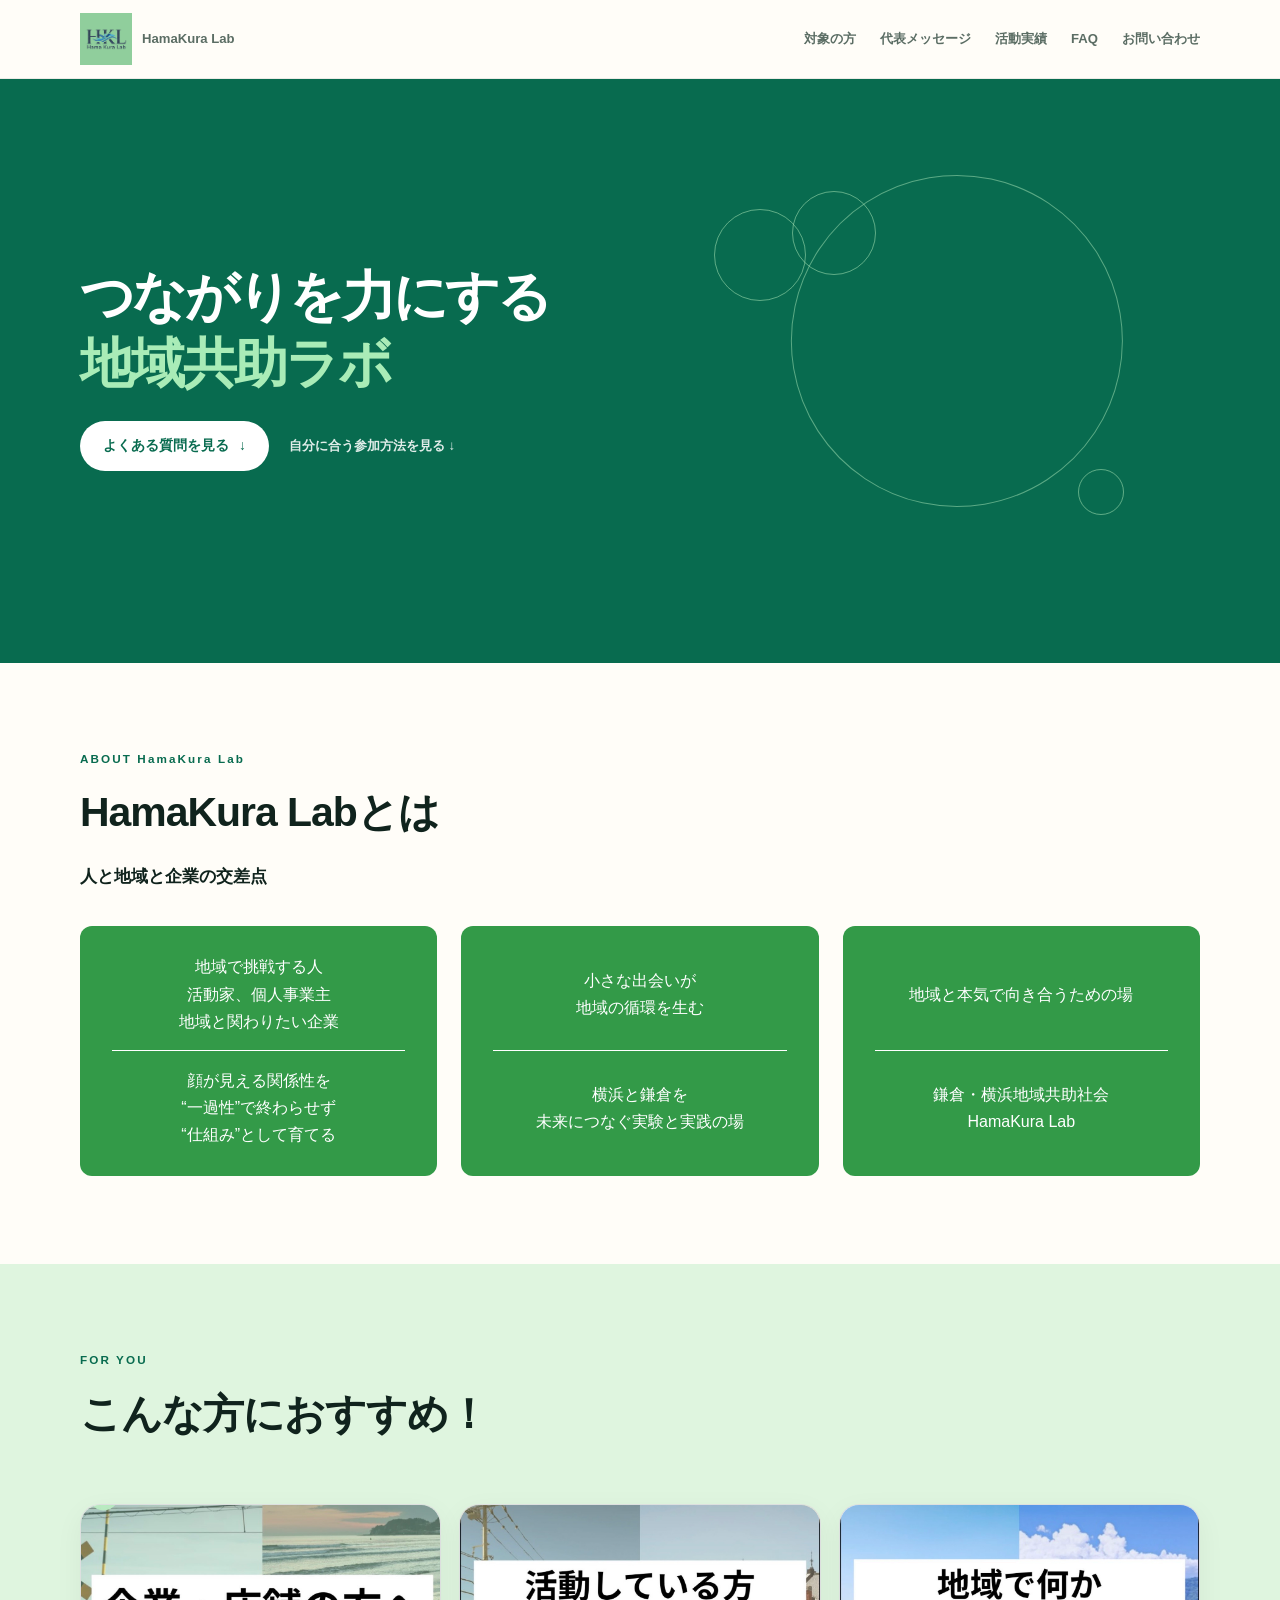
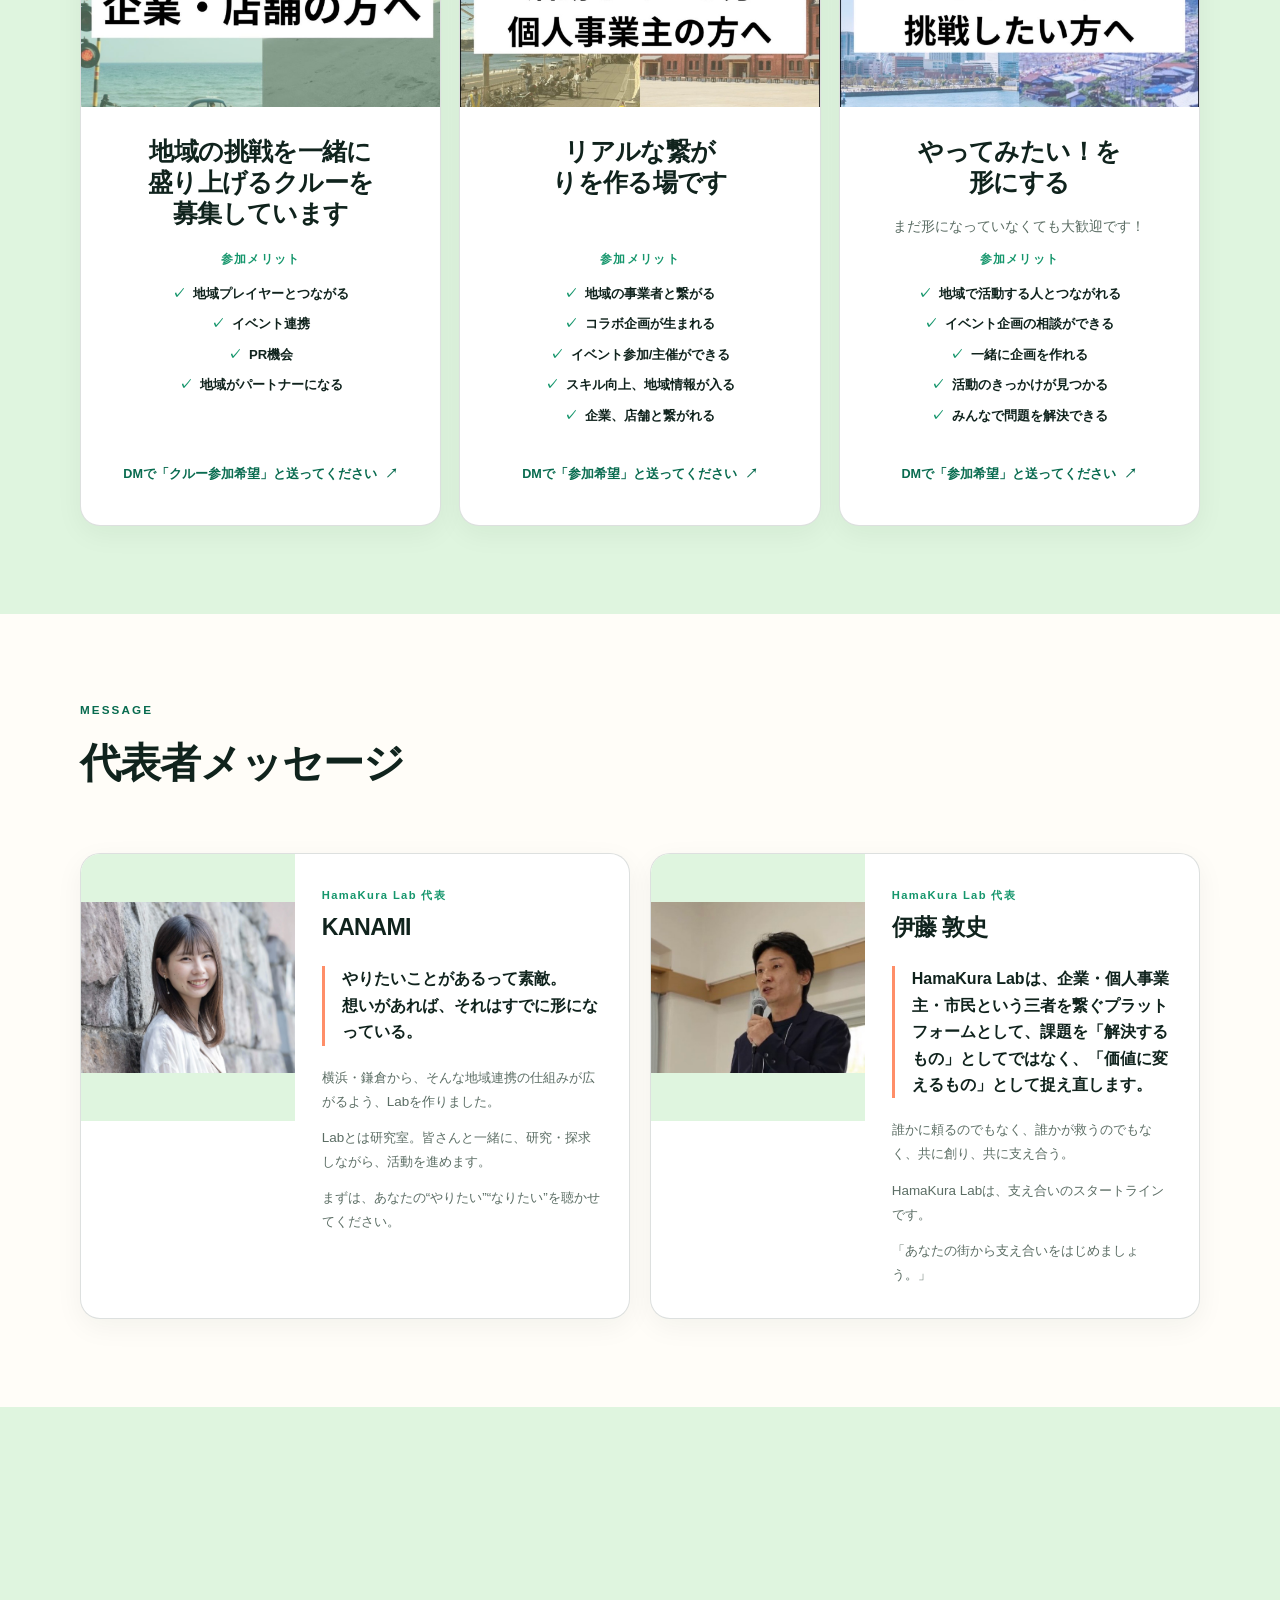
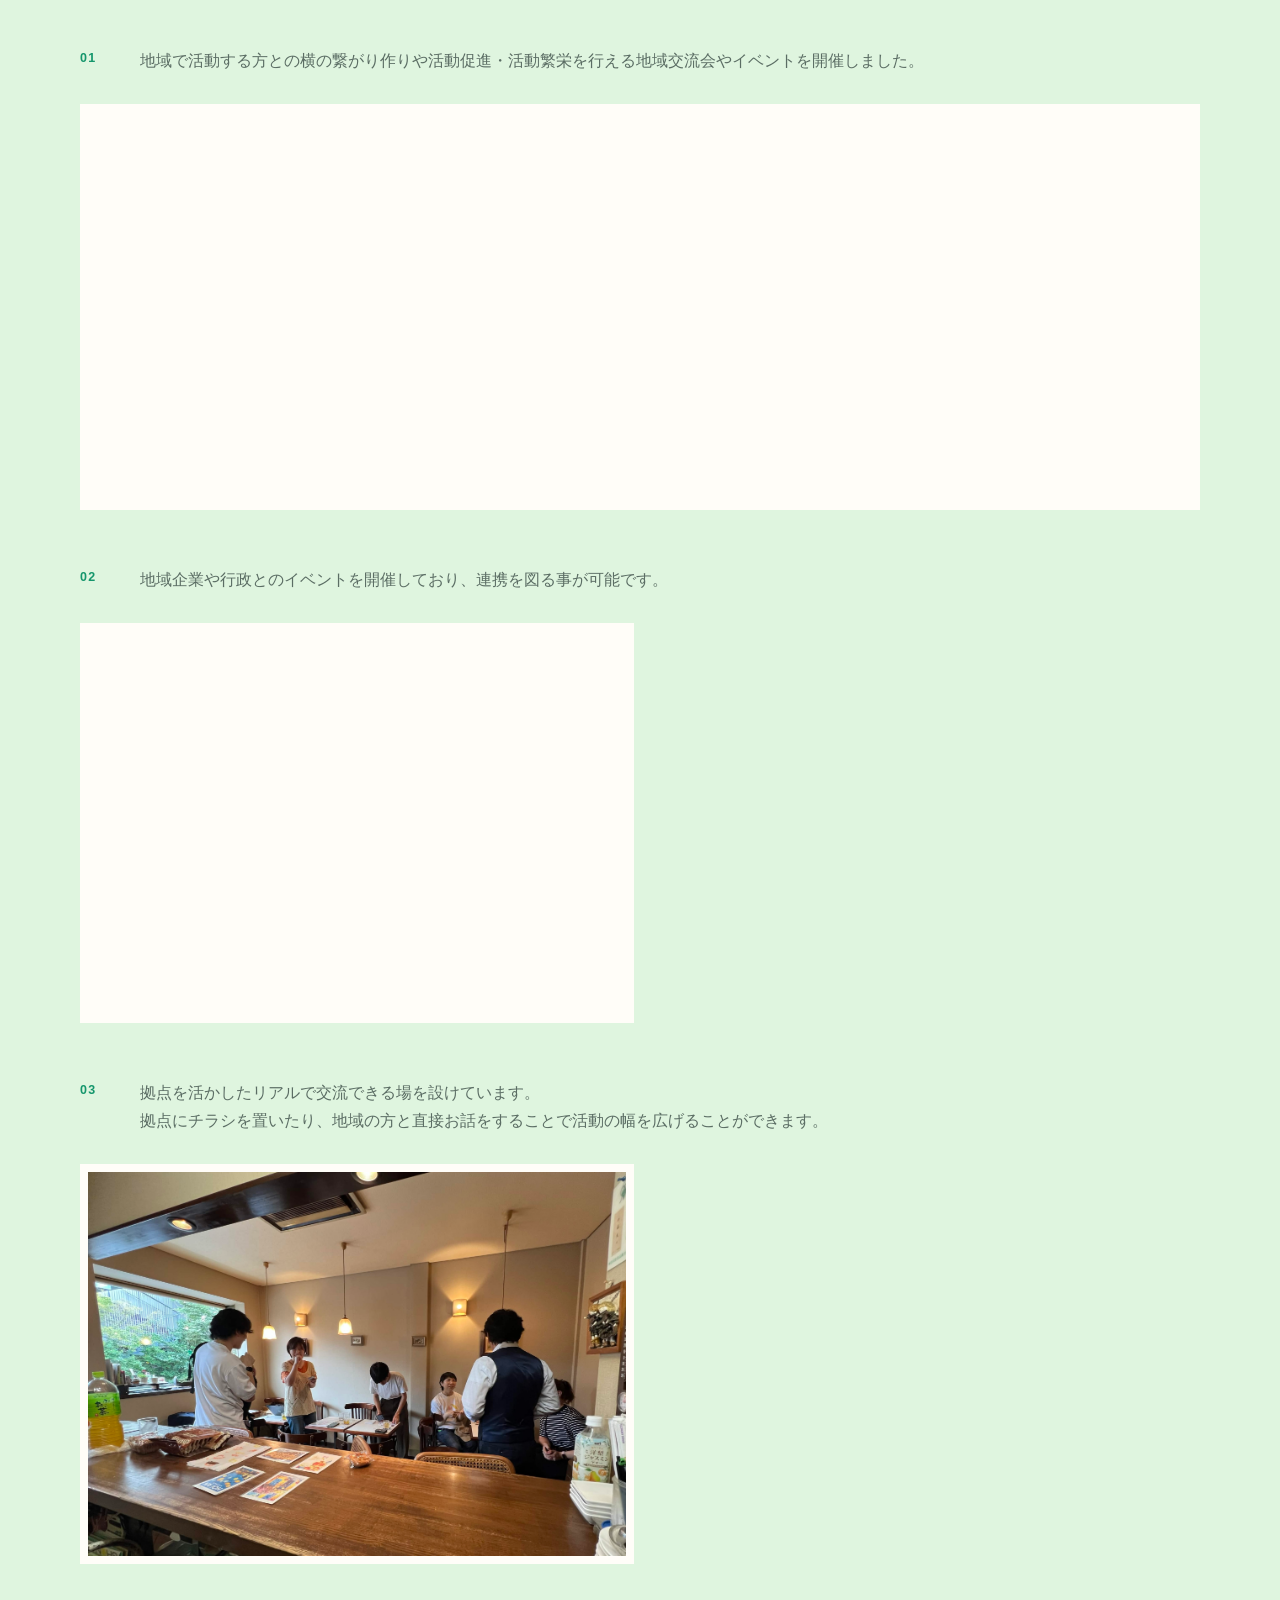
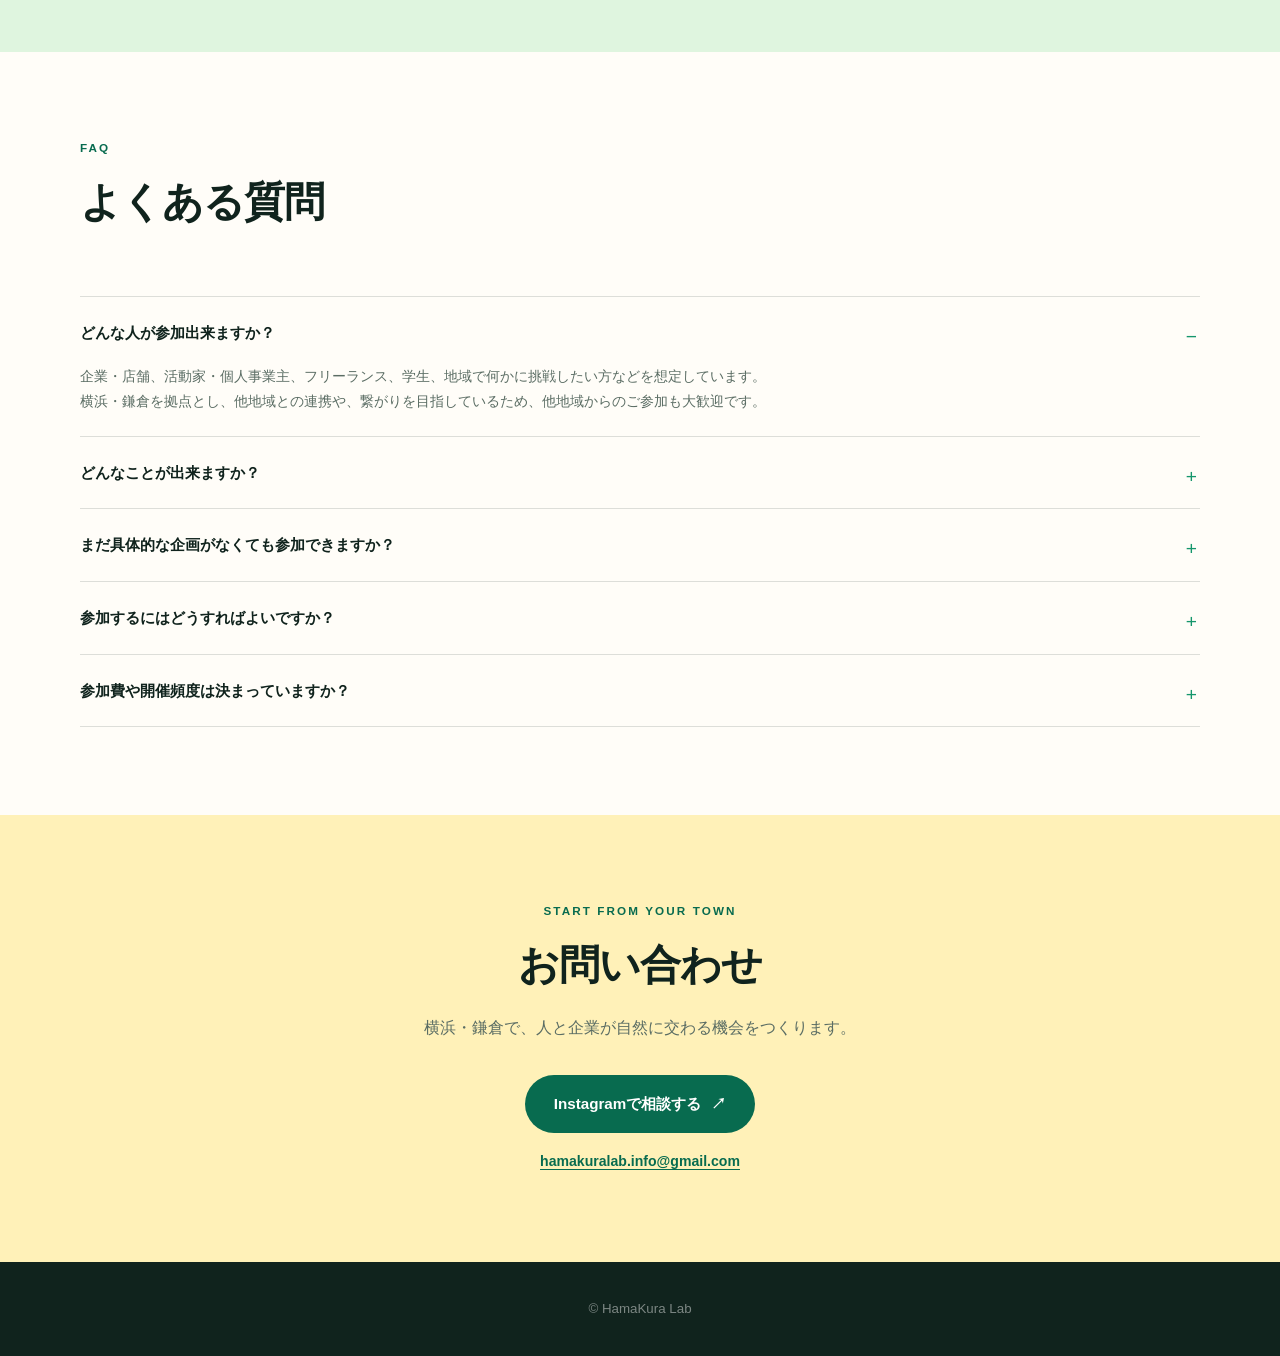
==== index.html @ ee4091c5 "Tighten FAQ answer paragraphs" ====
<!doctype html>
<html lang="ja">
<head>
  <meta charset="utf-8">
  <meta name="viewport" content="width=device-width, initial-scale=1">
  <meta name="description" content="HamaKura Labは、横浜・鎌倉でやってみたい！を形にする人達が集まる場所です。">
  <meta name="robots" content="noindex, nofollow, noarchive">
  <title>HamaKura Lab | 地域共助社会</title>
  <link rel="canonical" href="https://hamakura-lab.tk14.jp/">
  <link rel="stylesheet" href="assets/css/style.css?v=20260911-100">
</head>
<body id="top">
  <header class="site-header">
    <div class="container site-header__inner">
      <a class="brand" href="#top" aria-label="HamaKura Lab トップへ">
        <span class="brand__logo-frame"><img class="brand__logo" src="assets/hamakura-logo.png" width="2000" height="2000" alt=""></span>
        <span class="brand__name">HamaKura Lab</span>
      </a>
      <nav class="site-nav" aria-label="メインナビゲーション">
        <a href="#people">対象の方</a>
        <a href="#message">代表メッセージ</a>
        <a href="#activities">活動実績</a>
        <a href="#faq">FAQ</a>
        <a class="button button--header" href="https://www.instagram.com/hamakura__lab?stkn=MTJ4aDhweDk3aWhkbA==">Instagramで相談する</a>
        <a class="site-nav__contact" href="#contact">お問い合わせ</a>
      </nav>
    </div>
  </header>

  <main>
    <section class="hero section--green" aria-labelledby="hero-title">
      <div class="container hero__grid">
        <div class="hero__copy">
          <h1 id="hero-title">つながりを<br class="hero__mobile-break"><em>力にする</em><br><span>地域共助ラボ</span></h1>
          <div class="hero__actions">
            <a class="button button--light" href="#faq">よくある質問を見る <span aria-hidden="true">↓</span></a>
            <a class="text-link text-link--light" href="#people">自分に合う参加方法を見る <span aria-hidden="true">↓</span></a>
          </div>
        </div>
        <div class="hero__visual" aria-label="人・企業・地域が自然に交わるつながりのイメージ">
          <img class="hero__motif" src="assets/hero-connection.svg" alt="" aria-hidden="true">
          <div class="hero__line hero__line--one" aria-hidden="true"></div>
          <div class="hero__line hero__line--two" aria-hidden="true"></div>
        </div>
      </div>
    </section>

    <section class="intro section" aria-labelledby="intro-title">
      <div class="container">
        <div class="intro__heading">
          <p class="section-label">ABOUT HamaKura Lab</p>
          <h2 id="intro-title">HamaKura Labとは</h2>
        </div>
        <p class="intro__lead">人と地域と企業の交差点</p>
        <div class="intro__cards">
          <article class="intro-card">
            <p class="intro-card__top"><span>地域で挑戦する人<br>活動家、個人事業主<br>地域と関わりたい企業</span></p>
            <p class="intro-card__bottom"><span>顔が見える関係性を<br>“一過性”で終わらせず<br>“仕組み”として育てる</span></p>
          </article>
          <article class="intro-card">
            <p class="intro-card__top"><span>小さな出会いが<br>地域の循環を生む</span></p>
            <p class="intro-card__bottom"><span>横浜と鎌倉を<br>未来につなぐ実験と実践の場</span></p>
          </article>
          <article class="intro-card">
            <p class="intro-card__top"><span>地域と本気で向き合うための場</span></p>
            <p class="intro-card__bottom"><span>鎌倉・横浜地域共助社会<br>HamaKura Lab</span></p>
          </article>
        </div>
      </div>
    </section>

    <section class="people section section--mint" id="people" aria-labelledby="people-title">
      <div class="container">
        <div class="section-heading section-heading--split">
          <div>
            <p class="section-label">FOR YOU</p>
          <h2 id="people-title">こんな方におすすめ！</h2>
        </div>
        </div>

        <div class="people__cards">
          <article class="person-card person-card--business" id="business">
            <div class="person-card__visual"><img src="assets/business-crew-card.jpg?v=20260902-6" alt="企業・店舗の方への案内画像" loading="lazy"></div>
            <div class="person-card__content">
              <div class="person-card__message">
                <h3>地域の挑戦を一緒に<br class="person-card__keep-break">盛り上げるクルーを<br class="person-card__keep-break">募集しています</h3>
              </div>
              <div class="person-card__benefits">
                <p class="person-card__benefit-label">参加メリット</p>
                <ul class="person-card__list--benefits">
                  <li>地域プレイヤーとつながる</li>
                  <li>イベント連携</li>
                  <li>PR機会</li>
                  <li>地域がパートナーになる</li>
                </ul>
              </div>
              <a class="card-link" href="https://www.instagram.com/hamakura__lab?stkn=MTJ4aDhweDk3aWhkbA==">DMで「クルー参加希望」と送ってください <span aria-hidden="true">↗</span></a>
            </div>
          </article>

          <article class="person-card person-card--maker" id="maker">
            <div class="person-card__visual"><img src="assets/activity-maker-card.jpg?v=20260902-6" alt="活動家・個人事業主の方への案内画像" loading="lazy"></div>
            <div class="person-card__content">
              <div class="person-card__message">
                <h3>リアルな繋がりを<br>作る場です</h3>
              </div>
              <div class="person-card__benefits">
                <p class="person-card__benefit-label">参加メリット</p>
                <ul class="person-card__list--benefits">
                  <li>地域の事業者と繋がる</li>
                  <li>コラボ企画が生まれる</li>
                  <li>イベント参加/主催ができる</li>
                  <li>スキル向上、地域情報が入る</li>
                  <li>企業、店舗と繋がれる</li>
                </ul>
              </div>
              <a class="card-link" href="https://www.instagram.com/hamakura__lab?stkn=MTJ4aDhweDk3aWhkbA==">DMで「参加希望」と送ってください <span aria-hidden="true">↗</span></a>
            </div>
          </article>

          <article class="person-card person-card--community" id="community">
            <div class="person-card__visual"><img src="assets/community-challenge-card.jpg?v=20260902-6" alt="地域で挑戦したい方への案内画像" loading="lazy"></div>
            <div class="person-card__content">
              <div class="person-card__message">
                <h3>やってみたい！を<br class="community-wide-break">形にする</h3>
                <p>まだ形になっていなくても大歓迎です！</p>
              </div>
              <div class="person-card__benefits">
                <p class="person-card__benefit-label">参加メリット</p>
                <ul class="person-card__list--benefits">
                  <li>地域で活動する人とつながれる</li>
                  <li>イベント企画の相談ができる</li>
                  <li>一緒に企画を作れる</li>
                  <li>活動のきっかけが見つかる</li>
                  <li>みんなで問題を解決できる</li>
                </ul>
              </div>
              <a class="card-link" href="https://www.instagram.com/hamakura__lab?stkn=MTJ4aDhweDk3aWhkbA==">DMで「参加希望」と送ってください <span aria-hidden="true">↗</span></a>
            </div>
          </article>
        </div>
      </div>
    </section>

    <section class="message section" id="message" aria-labelledby="message-title">
      <div class="container">
        <div class="section-heading">
          <p class="section-label">MESSAGE</p>
          <h2 id="message-title">代表者メッセージ</h2>
        </div>
        <div class="message__cards">
          <article class="message-card">
            <div class="message-card__photo"><picture><source media="(max-width: 979px)" srcset="assets/representative-kanami-y.webp?v=20260911-101"><img src="assets/representative-kanami-t.webp?v=20260911-101" alt="代表メッセージの人物写真" loading="lazy"></picture></div>
            <div class="message-card__body">
              <p class="message-card__role">HamaKura Lab 代表</p>
              <h3>KANAMI</h3>
              <blockquote>やりたいことがあるって素敵。<br>想いがあれば、それはすでに形になっている。</blockquote>
              <div class="message-card__copy">
                <p>横浜・鎌倉から、そんな地域連携の仕組みが広がるよう、Labを作りました。</p>
                <p>Labとは研究室。皆さんと一緒に、研究・探求しながら、活動を進めます。</p>
                <p>まずは、あなたの“やりたい”“なりたい”を聴かせてください。</p>
              </div>
            </div>
          </article>
          <article class="message-card">
            <div class="message-card__photo"><picture><source media="(max-width: 979px)" srcset="assets/representative-ito-y.jpg?v=20260902-6"><img src="assets/representative-ito-t.jpg?v=20260902-6" alt="代表メッセージの人物写真" loading="lazy"></picture></div>
            <div class="message-card__body">
              <p class="message-card__role">HamaKura Lab 代表</p>
              <h3>伊藤 敦史</h3>
              <blockquote>HamaKura Labは、企業・個人事業主・市民という三者を繋ぐプラットフォームとして、課題を「解決するもの」としてではなく、「価値に変えるもの」として捉え直します。</blockquote>
              <div class="message-card__copy">
                <p>誰かに頼るのでもなく、誰かが救うのでもなく、共に創り、共に支え合う。</p>
                <p>HamaKura Labは、支え合いのスタートラインです。</p>
                <p>「あなたの街から支え合いをはじめましょう。」</p>
              </div>
            </div>
          </article>
        </div>
      </div>
    </section>

    <section class="activities section section--mint" id="activities" aria-labelledby="activities-title">
      <div class="container">
        <div class="section-heading">
          <p class="section-label">ACTIVITIES</p>
          <h2 id="activities-title">活動実績</h2>
        </div>
        <ol class="activities__list">
          <li class="activity">
            <div class="activity__copy">
              <span class="activity__number">01</span>
              <p>地域で活動する方との横の繋がり作りや活動促進・活動繁栄を行える地域交流会やイベントを開催しました。</p>
            </div>
            <figure class="activity__photos activity__photos--pair">
              <img src="assets/faq/chiiki-event.jpg" width="1984" height="1417" alt="地域交流会・イベントに参加した人々" loading="lazy" decoding="async">
              <img src="assets/faq/kouryuu.jpg" width="1405" height="1003" alt="地域交流会で参加者が交流する様子" loading="lazy" decoding="async">
            </figure>
          </li>
          <li class="activity">
            <div class="activity__copy">
              <span class="activity__number">02</span>
              <p>地域企業や行政とのイベントを開催しており、連携を図る事が可能です。</p>
            </div>
            <figure class="activity__photos activity__photos--company">
              <img src="assets/faq/chiiki-kigyo.jpg" width="608" height="434" alt="連携イベントで意見交換する参加者" loading="lazy" decoding="async">
            </figure>
          </li>
          <li class="activity">
            <div class="activity__copy">
              <span class="activity__number">03</span>
              <p>拠点を活かしたリアルで交流できる場を設けています。<br>拠点にチラシを置いたり、地域の方と直接お話をすることで活動の幅を広げることができます。</p>
            </div>
            <figure class="activity__photos">
              <img src="assets/faq/kyoten.jpg" width="2556" height="1826" alt="拠点を活用してリアルで交流する参加者" loading="lazy" decoding="async">
            </figure>
          </li>
        </ol>
      </div>
    </section>

    <section class="faq section" id="faq" aria-labelledby="faq-title">
      <div class="container faq__grid">
        <div class="section-heading">
          <p class="section-label">FAQ</p>
          <h2 id="faq-title">よくある質問</h2>
        </div>
        <div class="faq__list">
          <details open>
            <summary>どんな人が参加出来ますか？</summary>
            <p>企業・店舗、活動家・個人事業主、フリーランス、学生、地域で何かに挑戦したい方などを想定しています。<br>横浜・鎌倉を拠点とし、他地域との連携や、繋がりを目指しているため、他地域からのご参加も大歓迎です。</p>
          </details>
          <details>
            <summary>どんなことが出来ますか？</summary>
            <p>交流会やイベント、拠点を活かした実践の場で、ご自身の活動を次のステップへ進めることができます。異業種とのコラボレーションや、新たな顧客・パートナーとの出会いを通じて、ビジネスや活動の幅を飛躍的に広げ、成長させることが可能です。</p>
          </details>
          <details>
            <summary>まだ具体的な企画がなくても参加できますか？</summary>
            <p>まだ形になっていなくても大歓迎です。まずは、やってみたいことをInstagramのDMまたはメールにて相談してください。</p>
          </details>
          <details>
            <summary>参加するにはどうすればよいですか？</summary>
            <p>InstagramのDMまたはメールにて、企業・店舗の方は「クルー参加希望」、その他の方は「参加希望」と送ってください。詳細をご案内します。</p>
          </details>
          <details>
            <summary>参加費や開催頻度は決まっていますか？</summary>
            <p>参加費はかかりません。現在は新規立ち上げに伴うメンバー募集と実績構築の期間中であるため、無料でご案内しております。（※将来的にコンテンツの一部を有料化する可能性がございます）。最新のイベント開催情報は、InstagramのDMまたはメールにてお問い合わせください。</p>
          </details>
        </div>
      </div>
    </section>

    <section class="final-cta section section--butter" id="contact" aria-labelledby="cta-title">
      <div class="container final-cta__inner">
        <p class="section-label">START FROM YOUR TOWN</p>
        <h2 id="cta-title">お問い合わせ</h2>
        <p class="contact-copy">横浜・鎌倉で、<br class="contact-copy-break" aria-hidden="true">人と企業が自然に交わる機会をつくります。</p>
        <a class="button button--green button--large" href="https://www.instagram.com/hamakura__lab?stkn=MTJ4aDhweDk3aWhkbA==">Instagramで相談する <span aria-hidden="true">↗</span></a>
        <a class="final-cta__email" href="mailto:hamakuralab.info@gmail.com" aria-label="メールで相談する: hamakuralab.info@gmail.com">hamakuralab.info@gmail.com</a>
      </div>
    </section>
  </main>

  <footer class="site-footer">
    <div class="container site-footer__bottom"><small>© HamaKura Lab</small></div>
  </footer>

  <script>
    (() => {
      const reduceMotion = window.matchMedia('(prefers-reduced-motion: reduce)').matches;
      const targets = [...document.querySelectorAll('.section-heading, .person-card, .message-card, .activities__list, .faq__list, .final-cta__inner')];
      if (reduceMotion || !('IntersectionObserver' in window)) return;

      targets.forEach((element, index) => {
        element.classList.add('reveal');
        element.style.setProperty('--reveal-delay', `${Math.min(index % 3, 2) * 70}ms`);
      });

      const observer = new IntersectionObserver((entries, currentObserver) => {
        entries.forEach((entry) => {
          if (!entry.isIntersecting) return;
          entry.target.classList.add('is-visible');
          currentObserver.unobserve(entry.target);
        });
      }, { threshold: 0.12, rootMargin: '0px 0px -6% 0px' });

      targets.forEach((element) => observer.observe(element));
    })();
  </script>
</body>
</html>
---- assets/css/style.css ----
:root {
  --ink: #10231d;
  --muted: #5b6d64;
  --deep-green: #086b4f;
  --green: #15966c;
  --mint: #dff5df;
  --warm-white: #fffdf8;
  --butter: #fff1b8;
  --sky: #dce9ff;
  --coral: #ff8e68;
  --lilac: #d6b6ea;
  --line: rgba(16, 35, 29, .14);
  --shadow: 0 20px 60px rgba(16, 35, 29, .12);
  --radius-lg: 32px;
  --radius-md: 20px;
}

* { box-sizing: border-box; }
html { scroll-behavior: smooth; }
body {
  margin: 0;
  color: var(--ink);
  background: var(--warm-white);
  font-family: "Hiragino Sans", "Yu Gothic", "YuGothic", -apple-system, BlinkMacSystemFont, "Segoe UI", sans-serif;
  line-height: 1.8;
  -webkit-font-smoothing: antialiased;
}
img { display: block; max-width: 100%; }
a { color: inherit; text-decoration: none; }
section[id] { scroll-margin-top: 104px; }
p, h1, h2, h3, ul, blockquote { margin-top: 0; }
h1, h2, h3 { line-height: 1.25; letter-spacing: -.025em; text-wrap: balance; }
h1, h2 { font-weight: 700; }
h3 { font-weight: 750; }

.container { width: min(1120px, calc(100% - 48px)); margin: 0 auto; }
.section { padding: 88px 0; }
.section--green { color: #fff; background: var(--deep-green); }
.section--mint { background: var(--mint); }
.section--blue { background: var(--sky); }
.section--butter { background: var(--butter); }
.section-label, .eyebrow {
  margin-bottom: 20px;
  color: var(--deep-green);
  font-size: .73rem;
  font-weight: 800;
  letter-spacing: .18em;
  line-height: 1.4;
}
.section-label--light { color: #b5edbe; }
.section-heading { max-width: 680px; }
.cta-copy-break { display: none; }
.section-heading h2 { margin-bottom: 24px; font-size: clamp(1.95rem, 3.2vw, 2.8rem); }
.section-heading .section-lead { margin: -4px 0 16px; color: var(--ink); font-size: 1.08rem; font-weight: 700; line-height: 1.6; }
.section-heading > p:last-child { max-width: 680px; margin-bottom: 0; color: var(--muted); }
.section--green .section-heading > p:last-child { color: rgba(255,255,255,.76); }

.site-header {
  position: sticky;
  z-index: 10;
  top: 0;
  background: rgba(255,253,248,.92);
  border-bottom: 1px solid rgba(16,35,29,.08);
  backdrop-filter: blur(16px);
}
.site-header__inner, .site-footer__inner { display: flex; align-items: center; justify-content: space-between; gap: 24px; }
.site-header__inner { min-height: 78px; }
.brand { display: inline-flex; align-items: center; gap: 10px; }
.brand__name { color: var(--muted); font-size: .82rem; font-weight: 700; line-height: 1.2; white-space: nowrap; }
.brand__logo-frame {
  display: block;
  width: 52px;
  height: 52px;
}
.brand__logo {
  width: 100%;
  height: 100%;
  object-fit: contain;
  object-position: center;
}
.site-nav { display: flex; align-items: center; gap: 24px; font-size: .82rem; font-weight: 700; }
.site-nav > a:not(.button) { color: var(--muted); }
.site-nav > a:not(.button):hover, .text-link:hover, .card-link:hover { color: var(--green); }

.button {
  display: inline-flex;
  align-items: center;
  justify-content: center;
  gap: 10px;
  min-height: 50px;
  padding: 12px 22px;
  border: 1px solid transparent;
  border-radius: 999px;
  font-size: .86rem;
  font-weight: 800;
  line-height: 1.3;
  transition: transform .2s ease, box-shadow .2s ease, background-color .2s ease;
}
.button:hover { transform: translateY(-2px); box-shadow: 0 10px 24px rgba(16,35,29,.16); }
.button--header { min-height: 44px; padding: 9px 17px; color: #fff; background: var(--deep-green); }
.button--light { color: var(--deep-green); background: #fff; }
.button--green { color: #fff; background: var(--deep-green); }
.button--large { min-height: 58px; padding-inline: 28px; font-size: .95rem; }
.text-link { color: var(--deep-green); font-size: .83rem; font-weight: 800; transition: color .2s ease; }
.text-link--light { color: rgba(255,255,255,.88); }

.hero { overflow: hidden; padding: 78px 0 86px; }
.hero__grid { display: grid; grid-template-columns: minmax(0, 1.08fr) minmax(360px, .92fr); align-items: center; gap: 64px; }
.hero__copy { position: relative; z-index: 1; }
.hero h1 { margin-bottom: 24px; font-size: clamp(2.85rem, 4.2vw, 4rem); font-weight: 800; letter-spacing: -.05em; }
.hero h1 em { color: #fff; font-style: normal; }
.hero h1 span { display: block; color: #a9ecb7; font-size: inherit; font-weight: inherit; letter-spacing: inherit; }
.hero__mobile-break { display: none; }
.hero__actions { display: flex; align-items: center; flex-wrap: wrap; gap: 20px; }
.hero__visual { position: relative; min-height: 420px; display: grid; place-items: center; padding-bottom: 56px; }
.hero__motif { display: none; width: 100%; height: auto; }
.hero__visual::before { position: absolute; top: 18px; left: 50%; width: min(68%, 340px); aspect-ratio: 1; content: ""; border: 1px solid rgba(181,237,190,.48); border-radius: 50%; transform: translateX(-50%) rotate(12deg); }
.hero__visual::after { position: absolute; top: 34px; left: 16%; width: 82px; height: 82px; content: ""; border: 1px solid rgba(181,237,190,.5); border-radius: 50%; }
.hero__line { position: absolute; z-index: 2; width: 92px; height: 92px; border: 1px solid rgba(181,237,190,.5); border-radius: 50%; }
.hero__line--one { top: 52px; left: 0; }
.hero__line--two { right: 76px; bottom: 62px; width: 46px; height: 46px; }

.intro__heading h2 { margin-bottom: 24px; font-size: clamp(1.75rem, 3.2vw, 2.8rem); }
.intro__lead { margin: 0 0 36px; color: var(--ink); font-size: 1.08rem; font-weight: 700; line-height: 1.6; }
.intro__cards { display: grid; grid-template-columns: repeat(3, minmax(0, 1fr)); gap: 24px; }
.intro-card { display: grid; grid-template-rows: minmax(0, 1fr) minmax(0, 1fr); min-height: 250px; padding: 0 32px; color: #FFFFFF; background: #339A48; border-radius: 12px; text-align: center; }
.intro-card__top, .intro-card__bottom { display: flex; align-items: center; justify-content: center; margin: 0; padding: 0; font-size: 1rem; line-height: 1.7; text-align: center; }
.intro-card__top { border-bottom: 1px solid #FFFFFF; }
.intro-card__top > span { transform: translateY(6px); }
.intro-card__bottom > span { transform: translateY(-6px); }
.section-heading--split { display: flex; align-items: end; justify-content: space-between; gap: 60px; max-width: none; }
.section-heading--split > p { max-width: 320px; margin-bottom: 8px; }
.people .section-heading--split { display: block; }
.people .section-heading--split > p { max-width: 680px; margin-top: 20px; margin-bottom: 0; }
.people h2 span { display: block; }
.people .section-heading h2 { font-size: clamp(2.05rem, 3.2vw, 2.8rem); }
.people__cards { display: grid; grid-template-columns: repeat(3, 1fr); gap: 18px; margin-top: 64px; }
.person-card { display: flex; flex-direction: column; overflow: hidden; background: #fff; border: 1px solid var(--line); border-radius: var(--radius-md); box-shadow: 0 8px 28px rgba(16,35,29,.05); }
.person-card__visual { overflow: hidden; background: var(--mint); }
.person-card__visual img { width: 100%; height: auto; object-fit: contain; }
.person-card__content { display: flex; flex: 1; flex-direction: column; padding: 30px 26px 28px; text-align: center; }
.person-card__message { min-height: 7rem; }
.person-card h3 { margin-bottom: 15px; font-size: 1.55rem; }
.person-card__message > p { margin-bottom: 0; color: var(--muted); font-size: .87rem; line-height: 1.75; }
.person-card__benefits { margin-top: 0; }
.person-card ul { display: grid; gap: 7px; min-height: 0; margin: 0 0 25px; padding: 0; list-style: none; color: var(--ink); font-size: .82rem; font-weight: 700; }
.person-card li::before { margin-right: 8px; content: "✓"; color: var(--green); }
.person-card__benefit-label { margin: 0 0 12px; color: var(--green); font-size: .72rem; font-weight: 900; letter-spacing: .11em; }
.person-card__list--benefits { margin-bottom: 25px; }
.person-card--business h3 .person-card__keep-break { display: block; }
.person-card--business .person-card__visual { background: var(--mint); }
.person-card--maker .person-card__visual { background: var(--butter); }
.person-card--community .person-card__visual { background: var(--sky); }
.card-link { display: inline-flex; align-items: center; justify-content: center; align-self: center; gap: 8px; min-height: 44px; margin-top: auto; padding: 10px 0; color: var(--deep-green); font-size: .79rem; font-weight: 900; transition: color .2s ease; }

.actions__grid { display: grid; grid-template-columns: 1fr; gap: 44px; align-items: start; }
.actions h2 { margin-bottom: 22px; font-size: clamp(2.05rem, 3.2vw, 2.8rem); }
.actions__intro > p:not(.section-label) { max-width: 680px; margin-bottom: 30px; color: var(--muted); }
.actions__caption { display: inline-block; color: var(--deep-green); font-size: 1.35rem; font-weight: 850; transform: rotate(-4deg); }
.actions__list { display: grid; max-width: 880px; gap: 0; background: rgba(255,255,255,.62); border: 1px solid rgba(16,35,29,.1); border-radius: var(--radius-md); }
.action-row { display: grid; grid-template-columns: 48px 1fr; gap: 18px; padding: 29px 30px; border-bottom: 1px solid var(--line); }
.action-row:last-child { border-bottom: 0; }
.action-row > span { color: var(--green); font-size: .75rem; font-weight: 900; }
.action-row h3 { margin-bottom: 5px; font-size: 1.15rem; }
.action-row p { margin-bottom: 0; color: var(--muted); font-size: .86rem; }

.message { background: var(--warm-white); }
.message__cards { display: grid; grid-template-columns: repeat(2, 1fr); gap: 20px; margin-top: 64px; }
.message-card { overflow: hidden; display: grid; grid-template-columns: .78fr 1.22fr; background: #fff; border: 1px solid var(--line); border-radius: var(--radius-md); box-shadow: 0 8px 28px rgba(16,35,29,.05); }
.message-card__photo { align-self: start; aspect-ratio: 4 / 5; overflow: hidden; background: var(--mint); }
.message-card__photo picture { display: block; width: 100%; height: 100%; }
.message-card__photo img { display: block; width: 100%; height: 100%; object-fit: contain; object-position: center; }
.message-card__body { padding: 31px 27px; }
.message-card__role { margin-bottom: 8px; color: var(--green); font-size: .7rem; font-weight: 900; letter-spacing: .12em; }
.message-card h3 { margin-bottom: 24px; font-size: 1.45rem; }
.message-card h3 small { font-size: .7em; font-weight: 700; }
.message-card blockquote { margin: 0 0 20px; padding-left: 17px; border-left: 3px solid var(--coral); font-size: 1rem; font-weight: 800; line-height: 1.65; }
.message-card__copy { color: var(--muted); font-size: .84rem; }
.message-card__copy p { margin-bottom: 12px; }
.message-card__copy p:last-child { margin-bottom: 0; }
.faq__grid { display: grid; grid-template-columns: 1fr; gap: 44px; align-items: start; }
.faq__list { border-top: 1px solid var(--line); }
details { border-bottom: 1px solid var(--line); }
summary { position: relative; padding: 22px 42px 22px 0; cursor: pointer; list-style: none; font-size: .96rem; font-weight: 800; }
summary::-webkit-details-marker { display: none; }
summary::after { position: absolute; top: 23px; right: 3px; content: "+"; color: var(--green); font-size: 1.2rem; font-weight: 400; }
details[open] summary::after { content: "−"; }
details p { max-width: 100%; margin: -5px 0 22px; color: var(--muted); font-size: .87rem; }
.activities__list { display: grid; gap: 56px; margin: 64px 0 0; padding: 0; list-style: none; }
.activity { display: grid; gap: 28px; align-items: start; }
.activity__copy { display: grid; grid-template-columns: 44px minmax(0, 1fr); gap: 16px; align-items: start; }
.activity__number { color: var(--green); font-size: .78rem; font-weight: 900; letter-spacing: .1em; line-height: 1.8; }
.activity__copy p { margin: 0; color: var(--muted); font-size: 1rem; }
.activity__photos { display: grid; grid-template-columns: minmax(0, 1fr); gap: 12px; margin: 0; padding: 8px; background: var(--warm-white); }
.activity__photos--pair { grid-template-columns: repeat(2, minmax(0, 1fr)); }
.activity__photos img { display: block; width: 100%; height: auto; object-fit: contain; }

.final-cta { text-align: center; }
.final-cta__inner { display: grid; justify-items: center; }
.final-cta h2 { margin-bottom: 23px; font-size: clamp(1.95rem, 3.2vw, 2.8rem); }
.final-cta p:not(.section-label) { max-width: 520px; margin-bottom: 32px; color: var(--muted); }
.final-cta__email { margin-top: 16px; color: var(--deep-green); font-size: .88rem; font-weight: 700; text-decoration: underline; text-decoration-thickness: 1px; text-underline-offset: 3px; }
.final-cta__email:hover { color: var(--green); }
.contact-copy-break { display: none; }

.site-footer { padding: 35px 0; color: #fff; background: var(--ink); }
.site-footer__meta { display: flex; align-items: center; gap: 25px; font-size: .78rem; font-weight: 700; }
.site-footer__meta a { color: #b5edbe; }
.site-footer__bottom { display: flex; justify-content: center; gap: 20px; margin-top: 0; padding-top: 0; color: rgba(255,255,255,.45); font-size: 1rem; text-align: center; }
.site-nav__contact { display: none; color: var(--muted); }

@media (max-width: 979px) {
  .site-nav { gap: 14px; }
  .site-nav > a:not(.button) { display: none; }
  .site-nav__contact { display: none; }
  .hero__grid { grid-template-columns: minmax(0, 1fr) minmax(330px, .9fr); gap: 45px; }
  .hero__visual { min-height: 360px; }
  .hero__visual::before { top: 12px; width: min(68%, 286px); }
  .hero__visual::after { top: 24px; left: 9%; width: 64px; height: 64px; }
  .hero__actions { gap: 14px; }
  .actions__grid, .faq__grid { gap: 55px; }
  .person-card__content { padding: 24px 20px; }
  .person-card h3 { font-size: 1.35rem; }
  .message-card { grid-template-columns: 1fr; }
  .message-card__photo { aspect-ratio: 5 / 4; }
}

@media (max-width: 959px) {
  /* Tablet follows the mobile reading order until the desktop composition has room. */
  .actions__grid, .faq__grid { grid-template-columns: 1fr; gap: 42px; }
  .intro__cards { grid-template-columns: 1fr; gap: 18px; max-width: 720px; margin: 0 auto; }
  .intro-card { padding-inline: 28px; }
  .people__cards, .message__cards { grid-template-columns: 1fr; }
  .people__cards .person-card:last-child { grid-column: auto; width: auto; justify-self: stretch; }
  .section-heading--split { display: block; }
  .section-heading--split > p { max-width: 540px; margin-top: 20px; }
  .message-card { grid-template-columns: 1fr; }
  .message-card__photo { aspect-ratio: 5 / 4; }
}

@media (min-width: 960px) and (max-width: 1279px) {
  .intro-card { padding-inline: 28px; }
}

@media (min-width: 820px) and (max-width: 959px) {
  .person-card__content { display: grid; grid-template-columns: minmax(0, 1fr) minmax(0, 1fr); column-gap: 48px; padding: 34px 42px 30px; }
  .person-card__message { min-height: 0; }
  .person-card h3 { font-size: 1.8rem; }
  .person-card__message { grid-column: 1; grid-row: 1; }
  .person-card__benefits { grid-column: 2; grid-row: 1; }
  .person-card__benefit-label { font-size: .78rem; }
  .person-card ul { gap: 10px; font-size: .95rem; }
  .person-card .card-link { grid-column: 1; grid-row: 1; align-self: end; justify-self: center; min-height: 52px; margin-top: 0; padding: 0; align-items: flex-start; }
}

@media (min-width: 820px) and (max-width: 833px) {
  /* The heading still wraps to three lines in this narrow tablet band. */
  .hero__actions {
    align-items: flex-start;
    flex-direction: column;
    gap: 12px;
  }
}

@media (min-width: 960px) and (max-width: 1099px) {
  /* Give the longer business CTA the same top edge as the one-line CTAs. */
  .person-card__content { padding-left: 16px; padding-right: 16px; }
  .people__cards .card-link { min-height: 66px; align-items: flex-start; }
}

@media (min-width: 640px) {
  /* Wider compact layouts use natural text flow instead of mobile-only line breaks. */
  .people h2 span { display: inline; }
  .final-cta__inner > p:not(.section-label) { max-width: 680px; }
  .people h2 br, .person-card h3 br,
  .message-card h3 br, .message .section-heading h2 br { display: none; }
  .final-cta h2 br { display: none; }
}

@media (min-width: 960px) {
  .site-nav > a:not(.button), .site-nav__contact { display: inline; }
  .site-nav > .button--header { display: none; }
  .activity__photos:not(.activity__photos--pair) { max-width: calc(50% - 6px); justify-self: start; }
  .person-card--community h3 .community-wide-break { display: block; }
}

@media (min-width: 1280px) {
  .intro-card__nowrap { white-space: nowrap; }
  .intro-card__top { min-height: 0; letter-spacing: normal; }
}

@media (min-width: 640px) and (max-width: 959px) {
  .activity__photos:not(.activity__photos--pair) { max-width: calc(50% - 6px); justify-self: start; }
}

@media (max-width: 819px) {
  .container { width: min(100% - 36px, 560px); }
  .section { padding: 64px 0; }
  .site-header__inner { min-height: 66px; }
  .brand__logo-frame, .brand--footer .brand__logo-frame { width: 44px; height: 44px; }
  .button--header { min-height: 44px; padding: 8px 13px; font-size: .72rem; }
  .hero { position: relative; padding: 34px 0 42px; }
  .hero::before, .hero::after { display: none; }
  .hero__visual { position: absolute; top: 0; right: 0; z-index: 0; display: block; width: 54%; height: 190px; min-height: 0; padding: 0; pointer-events: none; }
  .hero__visual::before, .hero__visual::after, .hero__line { display: none; }
  .hero__motif { position: absolute; top: calc(34px - 2.02vw); right: 0; z-index: 0; display: block; width: clamp(150px, 34vw, 280px); height: auto; aspect-ratio: 486 / 420; object-fit: contain; }
  .hero__grid, .actions__grid, .faq__grid { grid-template-columns: 1fr; gap: 28px; }
  .hero h1 { margin-bottom: 20px; font-size: clamp(2.6rem, 11.8vw, 2.85rem); }
  .hero__actions { align-items: flex-start; flex-direction: column; gap: 12px; }
  .hero__actions .button { width: auto; }
  .hero__actions .text-link { align-self: flex-start; }
  .intro__heading h2 { font-size: clamp(1.35rem, 7vw, 1.75rem); letter-spacing: -.045em; }
  .section-heading h2 { font-size: 1.9rem; }
  .people .section-heading h2 { font-size: clamp(1.45rem, 7.2vw, 1.9rem); letter-spacing: -.045em; }
  .message .section-heading h2 { font-size: clamp(1.4rem, 7vw, 1.85rem); letter-spacing: -.045em; white-space: nowrap; }
  .people__cards, .message__cards { grid-template-columns: 1fr; margin-top: 40px; }
  .section-heading--split { display: block; }
  .section-heading--split > p { margin-top: 20px; }
  .person-card__message { min-height: 0; }
  .person-card__message > p { min-height: 0; }
  .person-card__benefits { margin-top: 24px; }
  .person-card__benefit-label { margin-top: 0; }
  .person-card h3 { font-size: clamp(1.45rem, 5.8vw, 1.7rem); }
  .person-card__message > p { font-size: .92rem; }
  .person-card ul { font-size: .9rem; }
  .person-card ul { min-height: 0; }
  .actions__intro > p:not(.section-label) { margin-bottom: 22px; }
  .action-row { padding: 24px 21px; }
  .message-card__photo { aspect-ratio: 5 / 4; }
  .message-card__body { padding: 24px 21px; }
  .faq__grid { gap: 35px; }
  .final-cta h2 { font-size: 1.9rem; }
  .site-footer__inner, .site-footer__meta { align-items: flex-start; flex-direction: column; }
  .site-footer__meta { gap: 8px; }
  .site-footer__bottom { margin-top: 0; }
}

@media (max-width: 819px) {
  .cta-copy-break { display: inline; }
  .hero__mobile-break { display: block; }
  .hero__actions .text-link { margin-left: 1em; }
}

@media (max-width: 639px) {
  .final-cta__inner > p:not(.section-label) { font-size: .9rem; letter-spacing: -.02em; }
  .contact-copy-break { display: block; }
  .intro__cards { gap: 14px; }
  .intro-card { padding-inline: 24px; }
  .activity__photos--pair { grid-template-columns: minmax(0, 1fr); }
}

@media (min-width: 640px) and (max-width: 819px) {
  .final-cta h2 br { display: block; }
}

@media (max-width: 479px) {
  .hero__motif { width: clamp(130px, 34vw, 150px); }
}

@media (prefers-reduced-motion: no-preference) {
  .reveal { opacity: 0; transform: translateY(16px); transition: opacity .55s ease var(--reveal-delay, 0ms), transform .55s ease var(--reveal-delay, 0ms); }
  .reveal.is-visible { opacity: 1; transform: none; }
}

@media (prefers-reduced-motion: reduce) {
  *, *::before, *::after { scroll-behavior: auto !important; transition-duration: .01ms !important; animation-duration: .01ms !important; animation-iteration-count: 1 !important; }
}
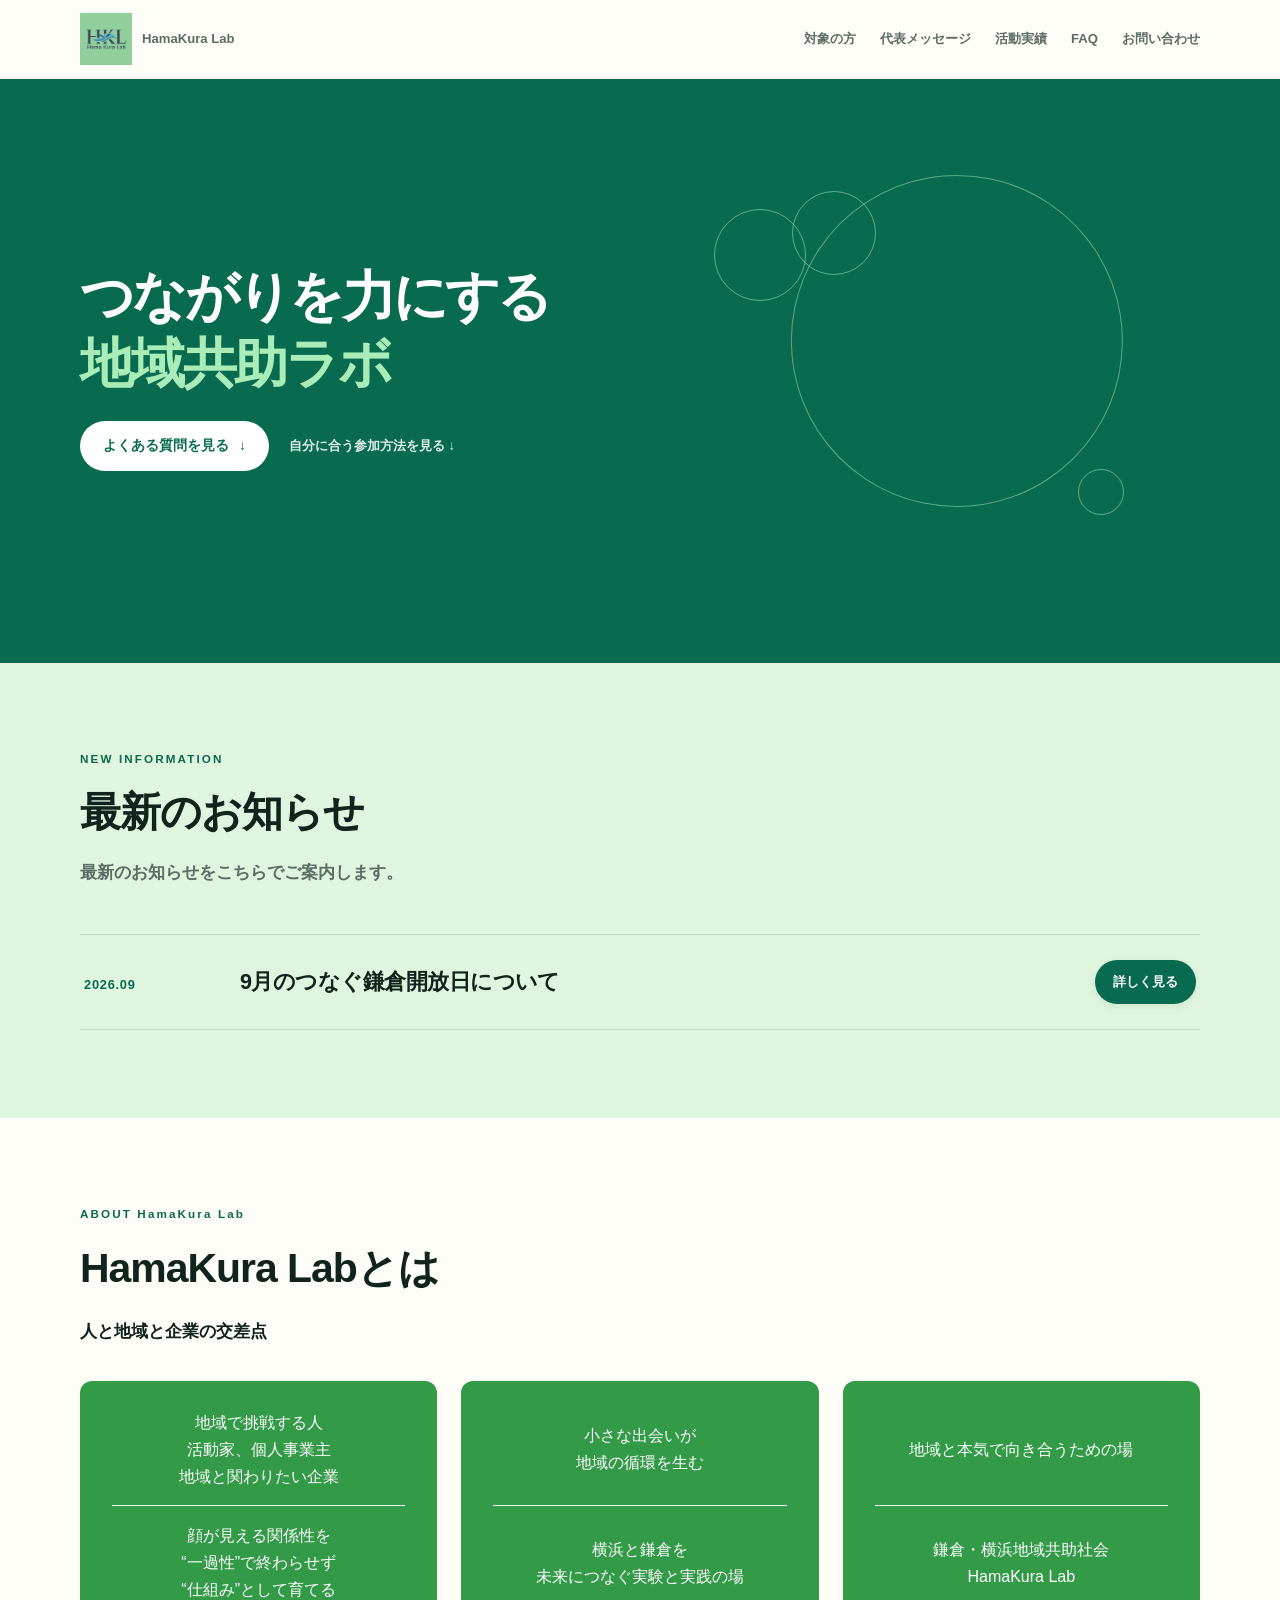
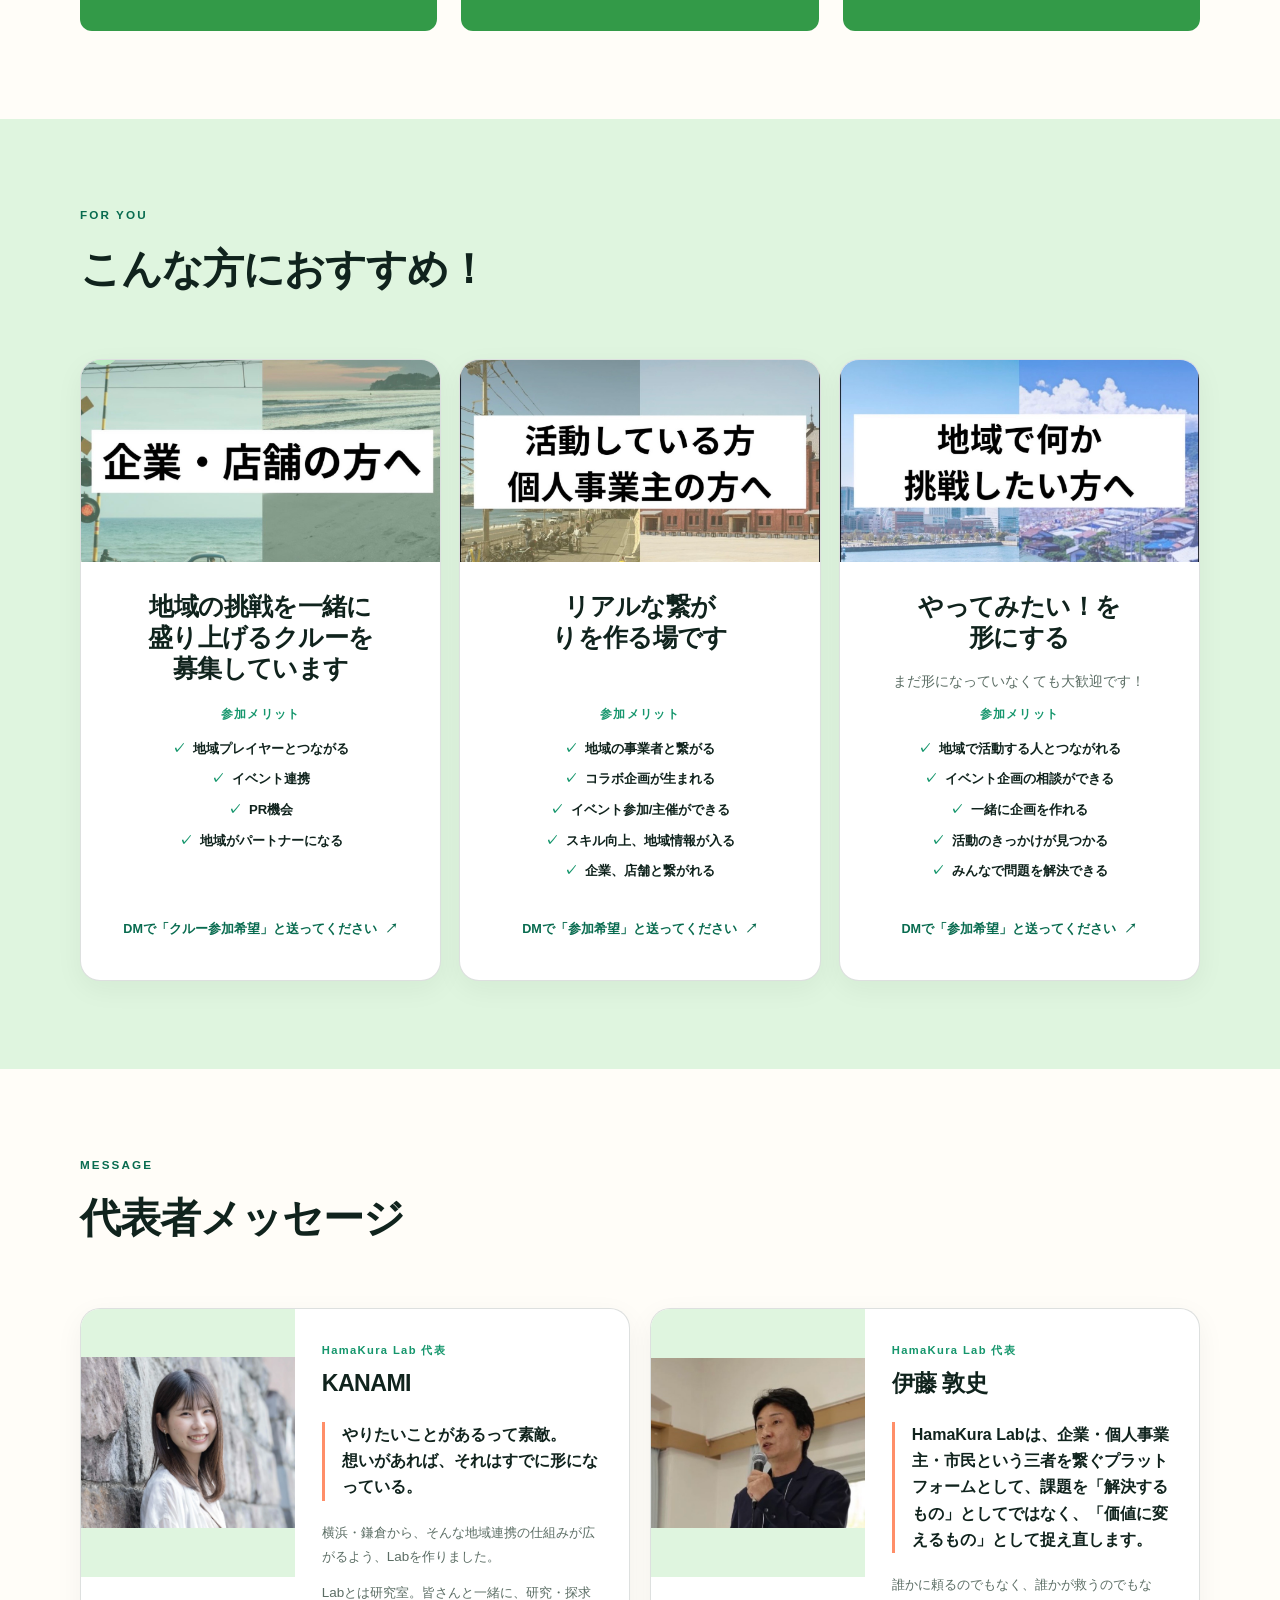
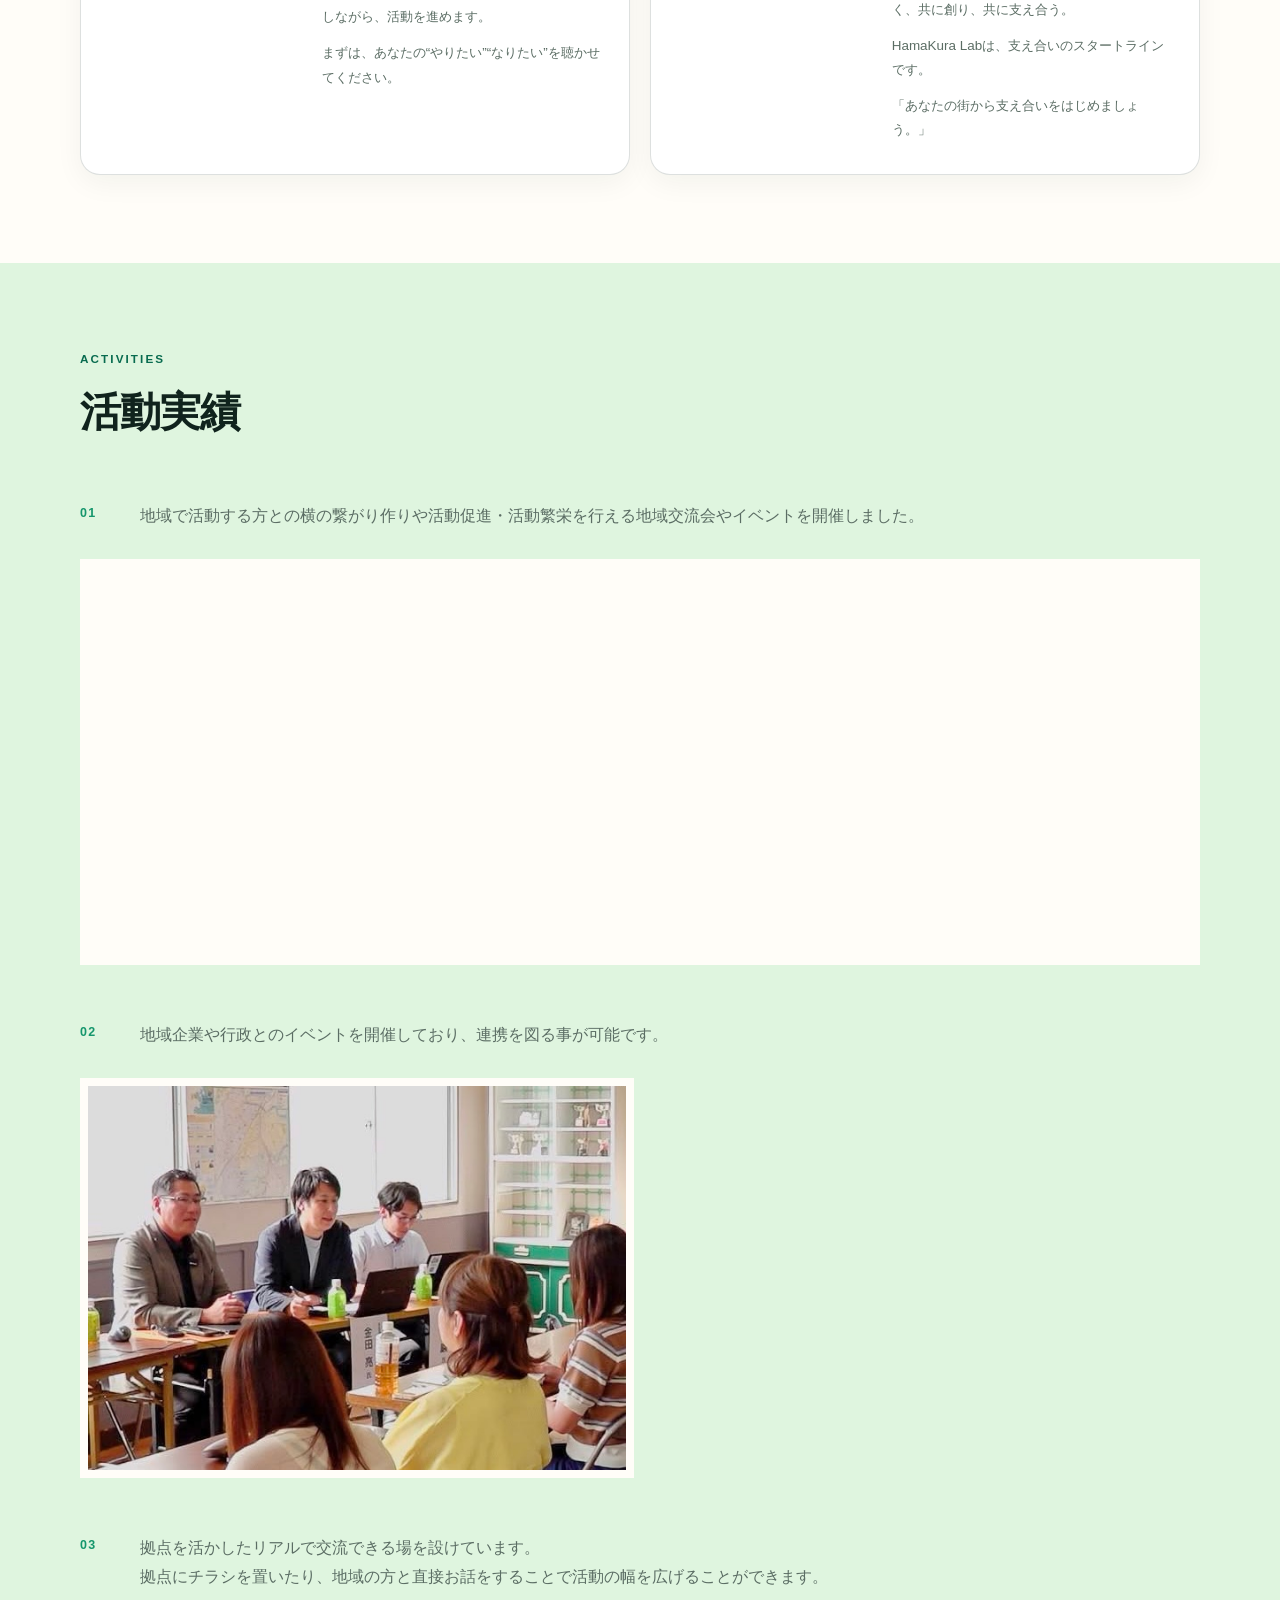
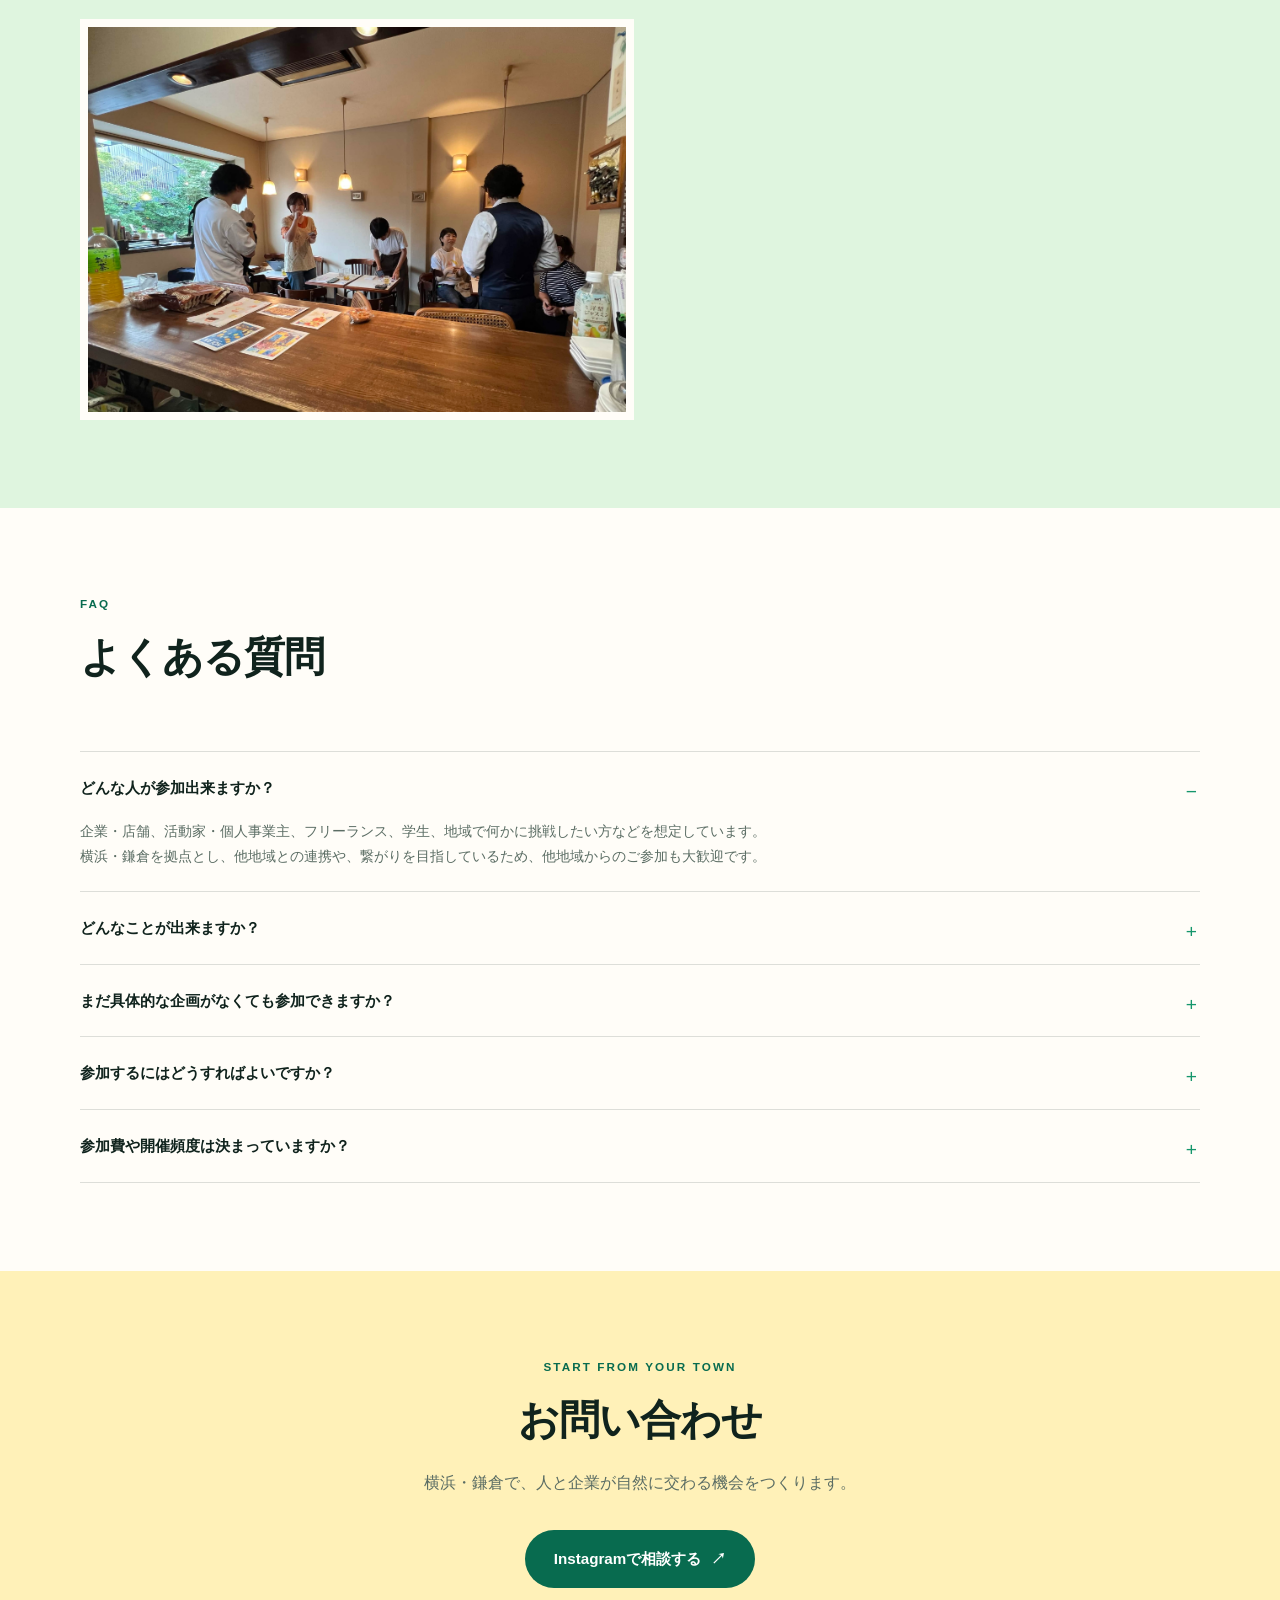
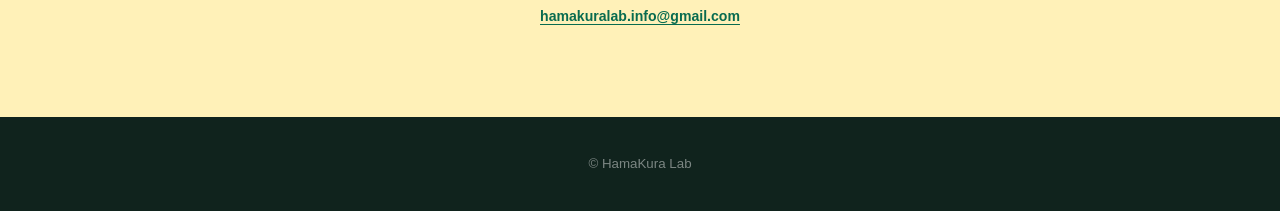
==== commit a9bc79cd: "Publish news and Tsunagu Kamakura pages" ====
--- a/index.html
+++ b/index.html
@@ -7,7 +7,7 @@
   <meta name="robots" content="noindex, nofollow, noarchive">
   <title>HamaKura Lab | 地域共助社会</title>
   <link rel="canonical" href="https://hamakura-lab.tk14.jp/">
-  <link rel="stylesheet" href="assets/css/style.css?v=20260911-100">
+  <link rel="stylesheet" href="assets/css/style.css?v=20260922-1">
 </head>
 <body id="top">
   <header class="site-header">
@@ -45,6 +45,24 @@
       </div>
     </section>
 
+    <section class="news section section--mint" id="news" aria-labelledby="news-title">
+      <div class="container">
+        <div class="section-heading">
+          <p class="section-label">NEW INFORMATION</p>
+          <h2 id="news-title">最新のお知らせ</h2>
+          <p class="section-lead">最新のお知らせをこちらでご案内します。</p>
+        </div>
+
+        <div class="news-list">
+          <article class="news-list__item">
+            <p class="news-list__date">2026.09</p>
+            <h3 class="news-list__title">9月のつなぐ鎌倉開放日について</h3>
+            <a class="news-list__link" href="news/notice-template/">詳しく見る</a>
+          </article>
+        </div>
+      </div>
+    </section>
+
     <section class="intro section" aria-labelledby="intro-title">
       <div class="container">
         <div class="intro__heading">
@@ -267,7 +285,7 @@
   <script>
     (() => {
       const reduceMotion = window.matchMedia('(prefers-reduced-motion: reduce)').matches;
-      const targets = [...document.querySelectorAll('.section-heading, .person-card, .message-card, .activities__list, .faq__list, .final-cta__inner')];
+      const targets = [...document.querySelectorAll('.section-heading, .news-list, .person-card, .message-card, .activities__list, .faq__list, .final-cta__inner')];
       if (reduceMotion || !('IntersectionObserver' in window)) return;
 
       targets.forEach((element, index) => {
--- a/assets/css/style.css
+++ b/assets/css/style.css
@@ -119,6 +119,69 @@
 .hero__line { position: absolute; z-index: 2; width: 92px; height: 92px; border: 1px solid rgba(181,237,190,.5); border-radius: 50%; }
 .hero__line--one { top: 52px; left: 0; }
 .hero__line--two { right: 76px; bottom: 62px; width: 46px; height: 46px; }
+
+.news-list { margin-top: 48px; border-top: 1px solid var(--line); }
+.news-list__item { display: grid; grid-template-columns: 132px minmax(0, 1fr) auto; gap: 24px; align-items: center; padding: 25px 4px; border-bottom: 1px solid var(--line); }
+.news-list__date { color: var(--deep-green); font-size: .8rem; font-weight: 900; letter-spacing: .06em; white-space: nowrap; }
+@media (min-width: 820px) {
+  .news-list__date {
+    margin: 0;
+    align-self: center;
+    line-height: 1.25;
+    transform: translateY(3px);
+  }
+}
+.news-list__title { margin: 0; font-size: clamp(1.05rem, 1.8vw, 1.35rem); }
+.news-list__link { display: inline-flex; align-items: center; justify-content: center; gap: 8px; min-height: 44px; padding: 0 18px; border-radius: 999px; background: var(--deep-green); color: #fff; font-size: .82rem; font-weight: 900; white-space: nowrap; box-shadow: 0 3px 10px rgba(20, 92, 57, .08); }
+.news-list__link:hover { background: var(--green); color: #fff; }
+.news .section-lead, .news-detail__table dd { max-width: 100%; overflow-wrap: anywhere; word-break: break-all; }
+
+.news-breadcrumb { border-bottom: 1px solid var(--line); background: var(--mint); }
+.news-breadcrumb__inner { display: flex; align-items: center; gap: 11px; min-height: 64px; color: var(--muted); font-size: .82rem; font-weight: 700; }
+.news-breadcrumb a { color: var(--deep-green); font-weight: 900; }
+.news-breadcrumb a:hover { color: var(--green); }
+.news-breadcrumb__separator { color: var(--deep-green); font-size: calc(1em + 5px); font-weight: 400; line-height: 1; }
+.news-breadcrumb span:last-child { overflow: hidden; text-overflow: ellipsis; white-space: nowrap; }
+.news-detail { min-height: calc(100vh - 212px); padding-top: 44px; color: var(--ink); }
+.news-detail__inner { max-width: 860px; }
+.news-detail__date { display: block; margin: 0 0 30px; color: var(--deep-green); font-size: .84rem; font-weight: 900; letter-spacing: .08em; text-align: right; }
+.news-detail h1 { max-width: 760px; margin-bottom: 10px; overflow-wrap: anywhere; color: var(--ink); font-size: clamp(2.15rem, 4.4vw, 4.4rem); }
+.news-detail__image { width: min(100%, 460px); margin: 0 auto 22px; }
+.news-detail__image img { display: block; width: 100%; height: auto; border-radius: 18px; box-shadow: 0 12px 28px rgba(20, 92, 57, .12); }
+.news-detail__about { display: flex; width: fit-content; margin: 36px auto 0; }
+.news-detail__back { display: inline-flex; gap: 10px; margin-top: 44px; padding-bottom: 4px; border-bottom: 1px solid var(--deep-green); color: var(--deep-green); font-size: .85rem; font-weight: 900; }
+.news-detail__back:hover { color: var(--green); }
+
+.tsunagu-section { border-bottom: 1px solid var(--line); background: var(--warm-white); }
+.tsunagu-section--mint { background: var(--mint); }
+.tsunagu-section--butter { background: var(--butter); }
+.tsunagu-section__inner { max-width: 860px; }
+.tsunagu-section h1, .tsunagu-section h2 { margin: 0; color: var(--ink); font-size: clamp(2rem, 4vw, 3.7rem); }
+.tsunagu-section h2 { font-size: clamp(1.7rem, 3.1vw, 2.75rem); }
+.tsunagu-section p { max-width: 800px; margin: 0 0 22px; font-size: 1.03rem; }
+.tsunagu-section__lead { max-width: 760px !important; margin: 32px 0 36px !important; color: var(--deep-green); font-size: clamp(1.2rem, 2vw, 1.55rem) !important; font-weight: 900; line-height: 1.65; }
+.tsunagu-inline-link { color: var(--deep-green); font-weight: 900; text-decoration: underline; text-underline-offset: .18em; }
+.tsunagu-inline-link:hover { color: var(--green); }
+.tsunagu-subheading { margin: 50px 0 24px !important; font-size: clamp(1.35rem, 2.4vw, 1.8rem) !important; }
+.tsunagu-principles { display: grid; gap: 14px; max-width: 800px; margin: 0; padding: 0; list-style: none; counter-reset: principle; }
+.tsunagu-principles li { display: grid; grid-template-columns: 42px minmax(0, 1fr); gap: 14px; align-items: start; font-size: 1.08rem; font-weight: 800; }
+.tsunagu-principles li::before { display: grid; place-items: center; width: 32px; height: 32px; border-radius: 50%; background: var(--deep-green); color: #fff; content: counter(principle); counter-increment: principle; font-size: .82rem; }
+.tsunagu-activity-list { display: grid; gap: 28px; }
+.tsunagu-activity-list section { padding-top: 26px; border-top: 1px solid var(--line); }
+.tsunagu-activity-list h3, .tsunagu-people-grid h3 { margin: 0 0 10px; color: var(--deep-green); font-size: clamp(1.25rem, 2.2vw, 1.65rem); }
+.tsunagu-activity-list h3::before { margin-right: 10px; color: var(--coral); content: "◆"; font-size: .78em; }
+.tsunagu-activity-list p { margin-bottom: 0; }
+.tsunagu-people-grid { display: grid; grid-template-columns: repeat(2, minmax(0, 1fr)); gap: 24px; }
+.tsunagu-people-grid section { padding: 30px; border: 1px solid var(--line); border-radius: var(--radius-md); background: #fff; }
+.tsunagu-people-grid ul, .tsunagu-info-list { display: grid; gap: 12px; margin: 0; padding: 0; list-style: none; }
+.tsunagu-people-grid li { display: grid; grid-template-columns: 24px minmax(0, 1fr); gap: 8px; }
+.tsunagu-people-grid li::before { color: var(--deep-green); content: "✓"; font-weight: 900; }
+.tsunagu-info-list { gap: 16px; font-size: clamp(1.05rem, 2vw, 1.35rem); font-weight: 700; }
+.tsunagu-info-list li { padding-bottom: 16px; border-bottom: 1px solid rgba(16, 35, 29, .24); }
+.tsunagu-access-image { width: min(100%, 540px); margin: 40px auto 0; }
+.tsunagu-access-image img { display: block; width: 100%; height: auto; border-radius: var(--radius-md); box-shadow: var(--shadow); }
+.tsunagu-back-to-top { display: flex; align-items: center; justify-content: center; gap: 9px; width: fit-content; min-height: 46px; margin: 38px auto 0; padding: 0 22px; border: 1px solid var(--deep-green); border-radius: 999px; color: var(--deep-green); font-size: .88rem; font-weight: 900; }
+.tsunagu-back-to-top:hover { background: var(--deep-green); color: #fff; }
 
 .intro__heading h2 { margin-bottom: 24px; font-size: clamp(1.75rem, 3.2vw, 2.8rem); }
 .intro__lead { margin: 0 0 36px; color: var(--ink); font-size: 1.08rem; font-weight: 700; line-height: 1.6; }
@@ -309,6 +372,29 @@
   .hero__actions { align-items: flex-start; flex-direction: column; gap: 12px; }
   .hero__actions .button { width: auto; }
   .hero__actions .text-link { align-self: flex-start; }
+  .news-list { margin-top: 36px; }
+  .news-list__item { grid-template-columns: minmax(0, 1fr) auto; gap: 8px 18px; padding: 20px 0; }
+  .news-list__date { grid-column: 1; }
+  .news-list__title { grid-column: 1 / -1; font-size: 1.12rem; }
+  .news-list__link { grid-column: 1; justify-self: start; margin-top: 4px; }
+  .news-breadcrumb__inner { min-height: 56px; font-size: .75rem; }
+  .news-detail { min-height: calc(100vh - 192px); padding-top: 32px; }
+  .news-detail h1 { margin-bottom: 10px; font-size: clamp(1.9rem, 8.6vw, 2.45rem); }
+  .news-detail__date { margin-bottom: 24px; text-align: left; }
+  .news-detail__image { width: min(100%, 360px); margin-bottom: 18px; }
+  .news-detail__about { margin-top: 28px; }
+  .news-detail__back { margin-top: 32px; }
+  .tsunagu-section h1, .tsunagu-section h2 { font-size: clamp(1.8rem, 8vw, 2.3rem); }
+  .tsunagu-section p { font-size: .98rem; }
+  .tsunagu-section__lead { margin: 24px 0 30px !important; font-size: 1.15rem !important; }
+  .tsunagu-subheading { margin-top: 40px !important; }
+  .tsunagu-principles li { grid-template-columns: 34px minmax(0, 1fr); gap: 10px; font-size: 1rem; }
+  .tsunagu-principles li::before { width: 28px; height: 28px; }
+  .tsunagu-activity-list { gap: 24px; }
+  .tsunagu-people-grid { grid-template-columns: 1fr; gap: 16px; }
+  .tsunagu-people-grid section { padding: 24px 20px; }
+  .tsunagu-access-image { margin-top: 32px; }
+  .tsunagu-back-to-top { margin-top: 30px; }
   .intro__heading h2 { font-size: clamp(1.35rem, 7vw, 1.75rem); letter-spacing: -.045em; }
   .section-heading h2 { font-size: 1.9rem; }
   .people .section-heading h2 { font-size: clamp(1.45rem, 7.2vw, 1.9rem); letter-spacing: -.045em; }
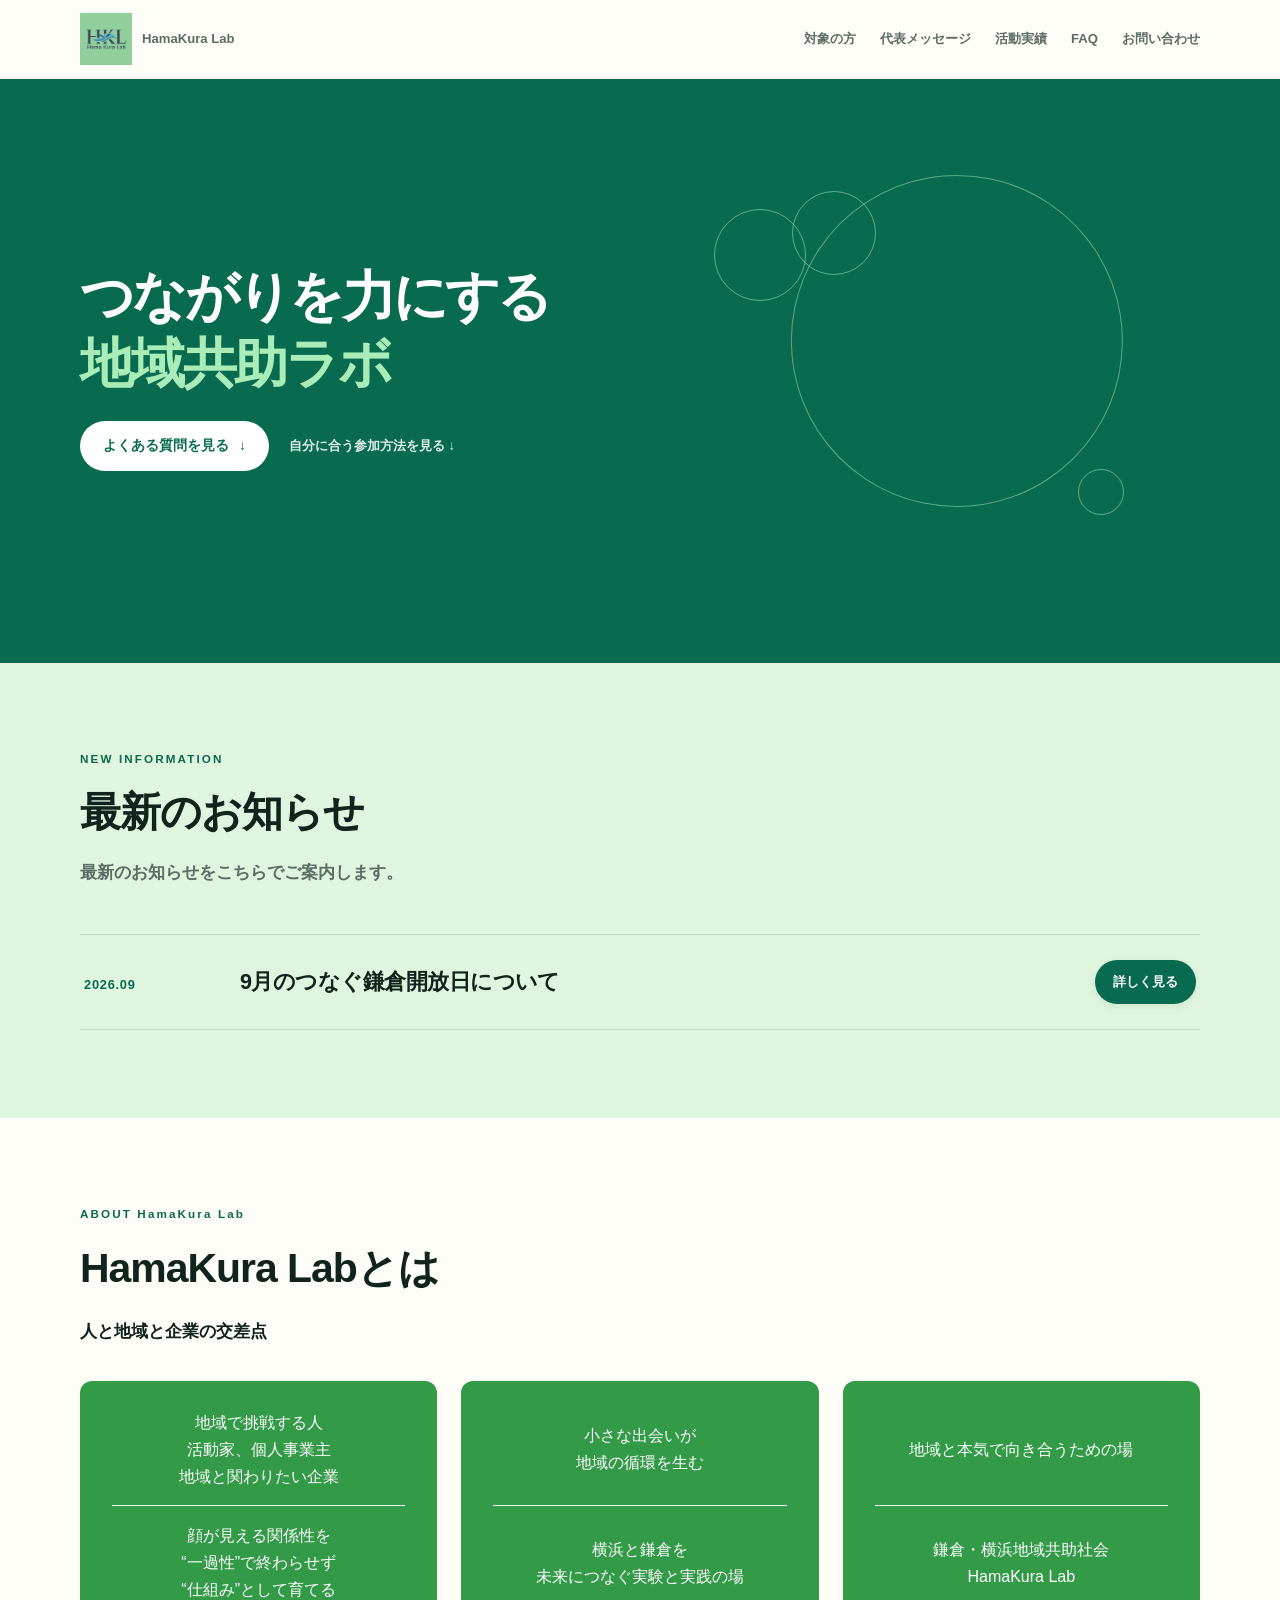
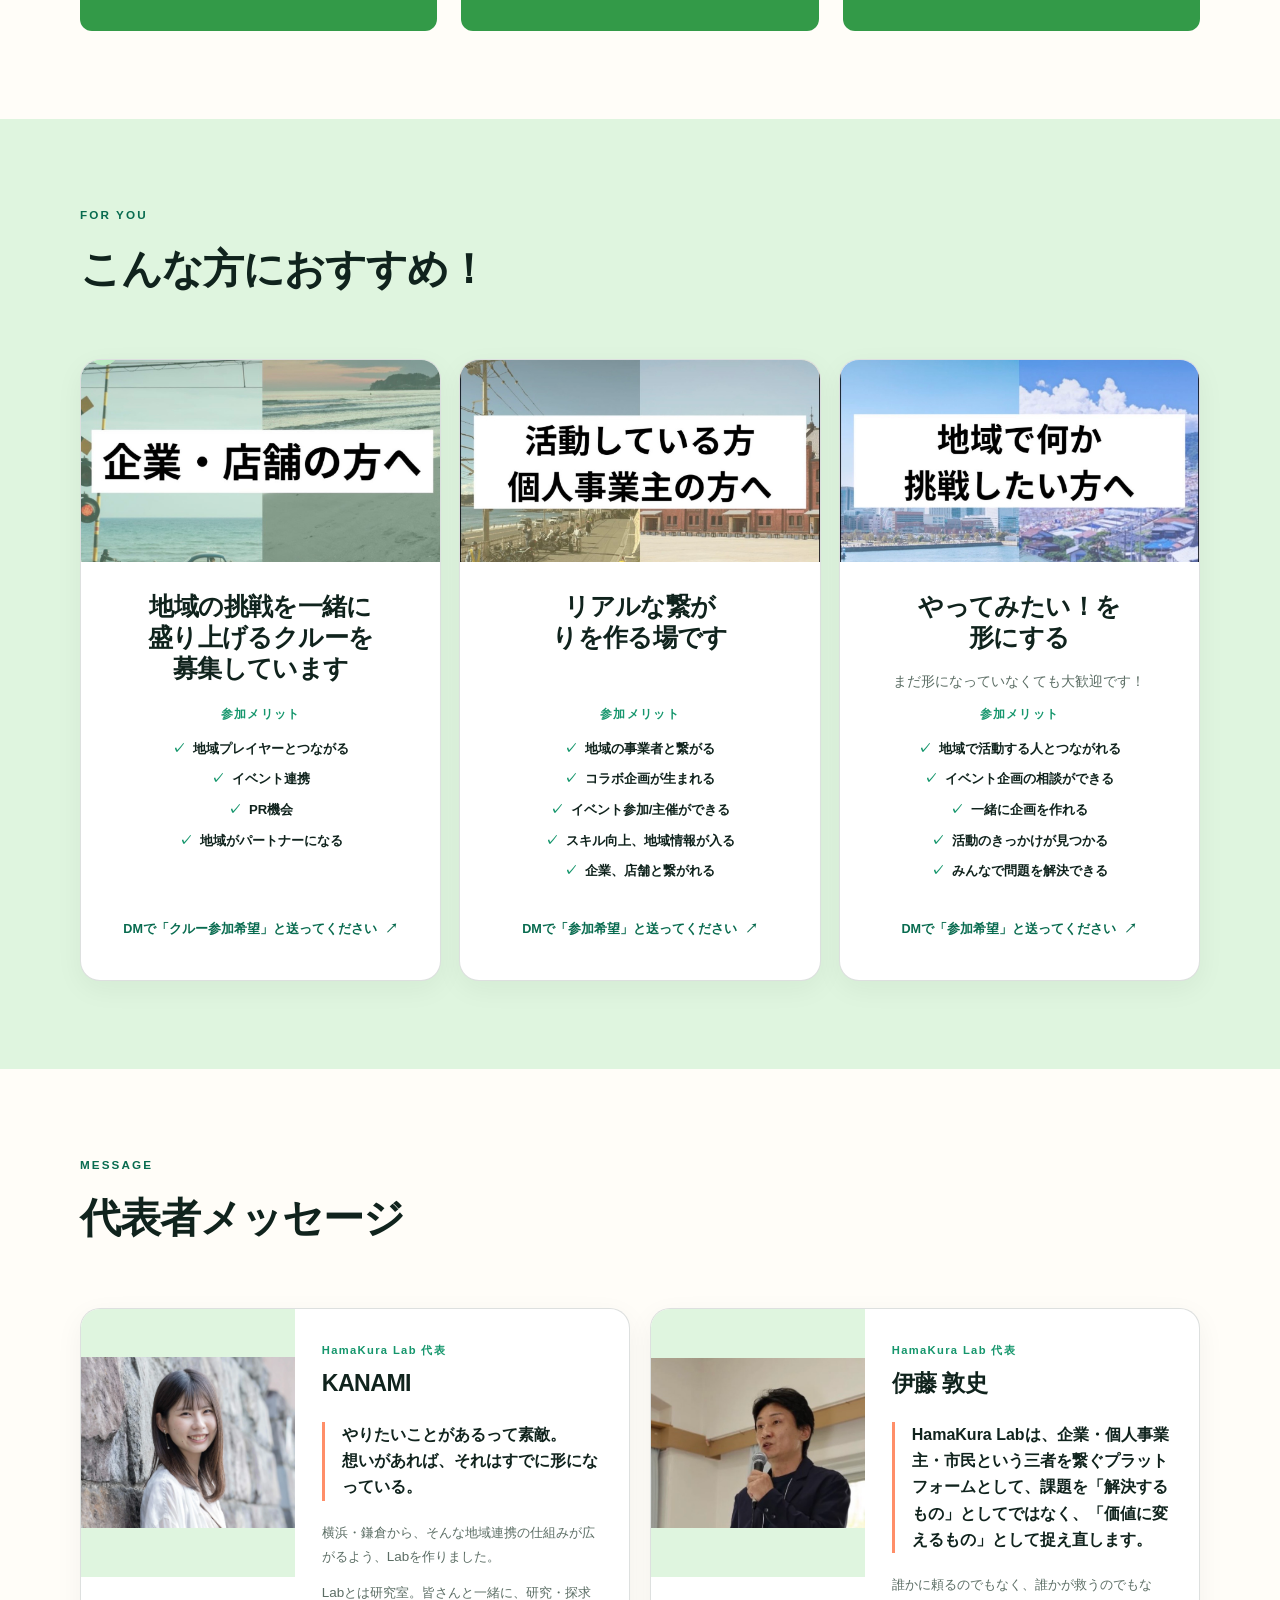
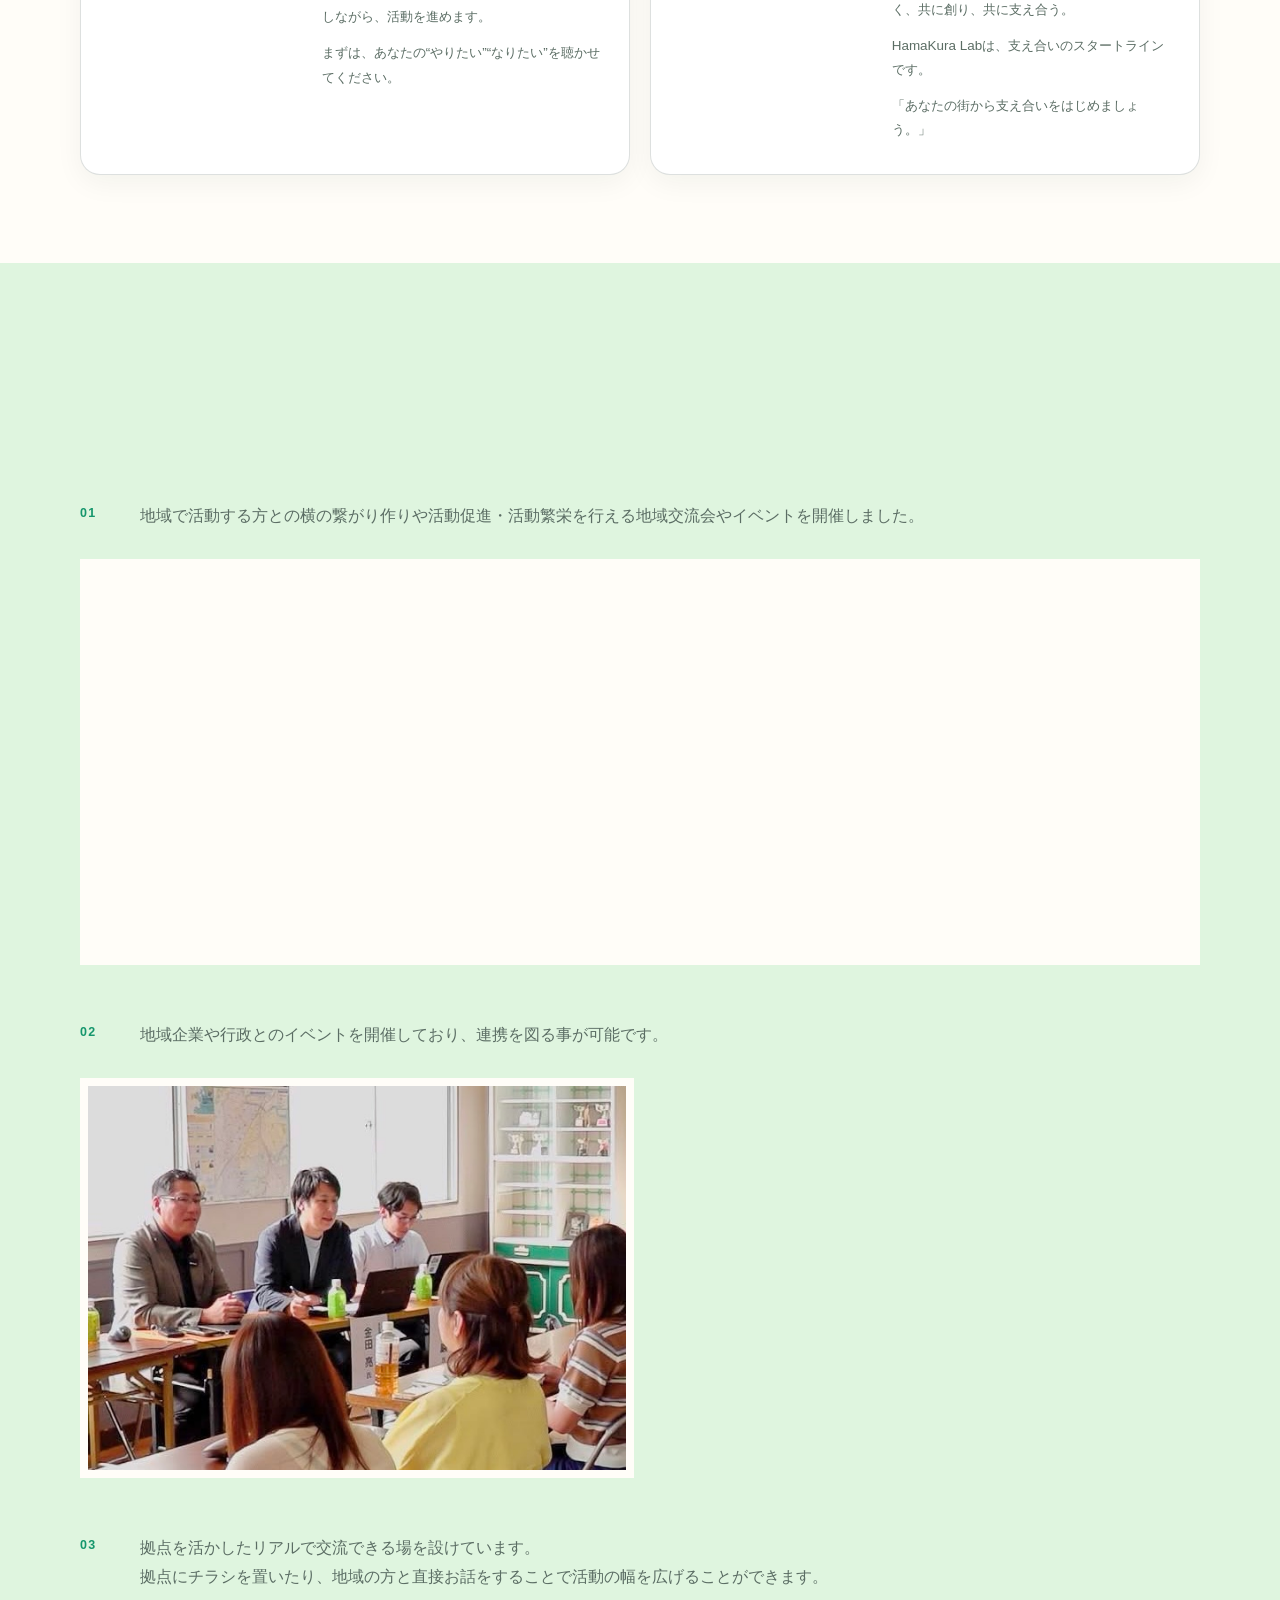
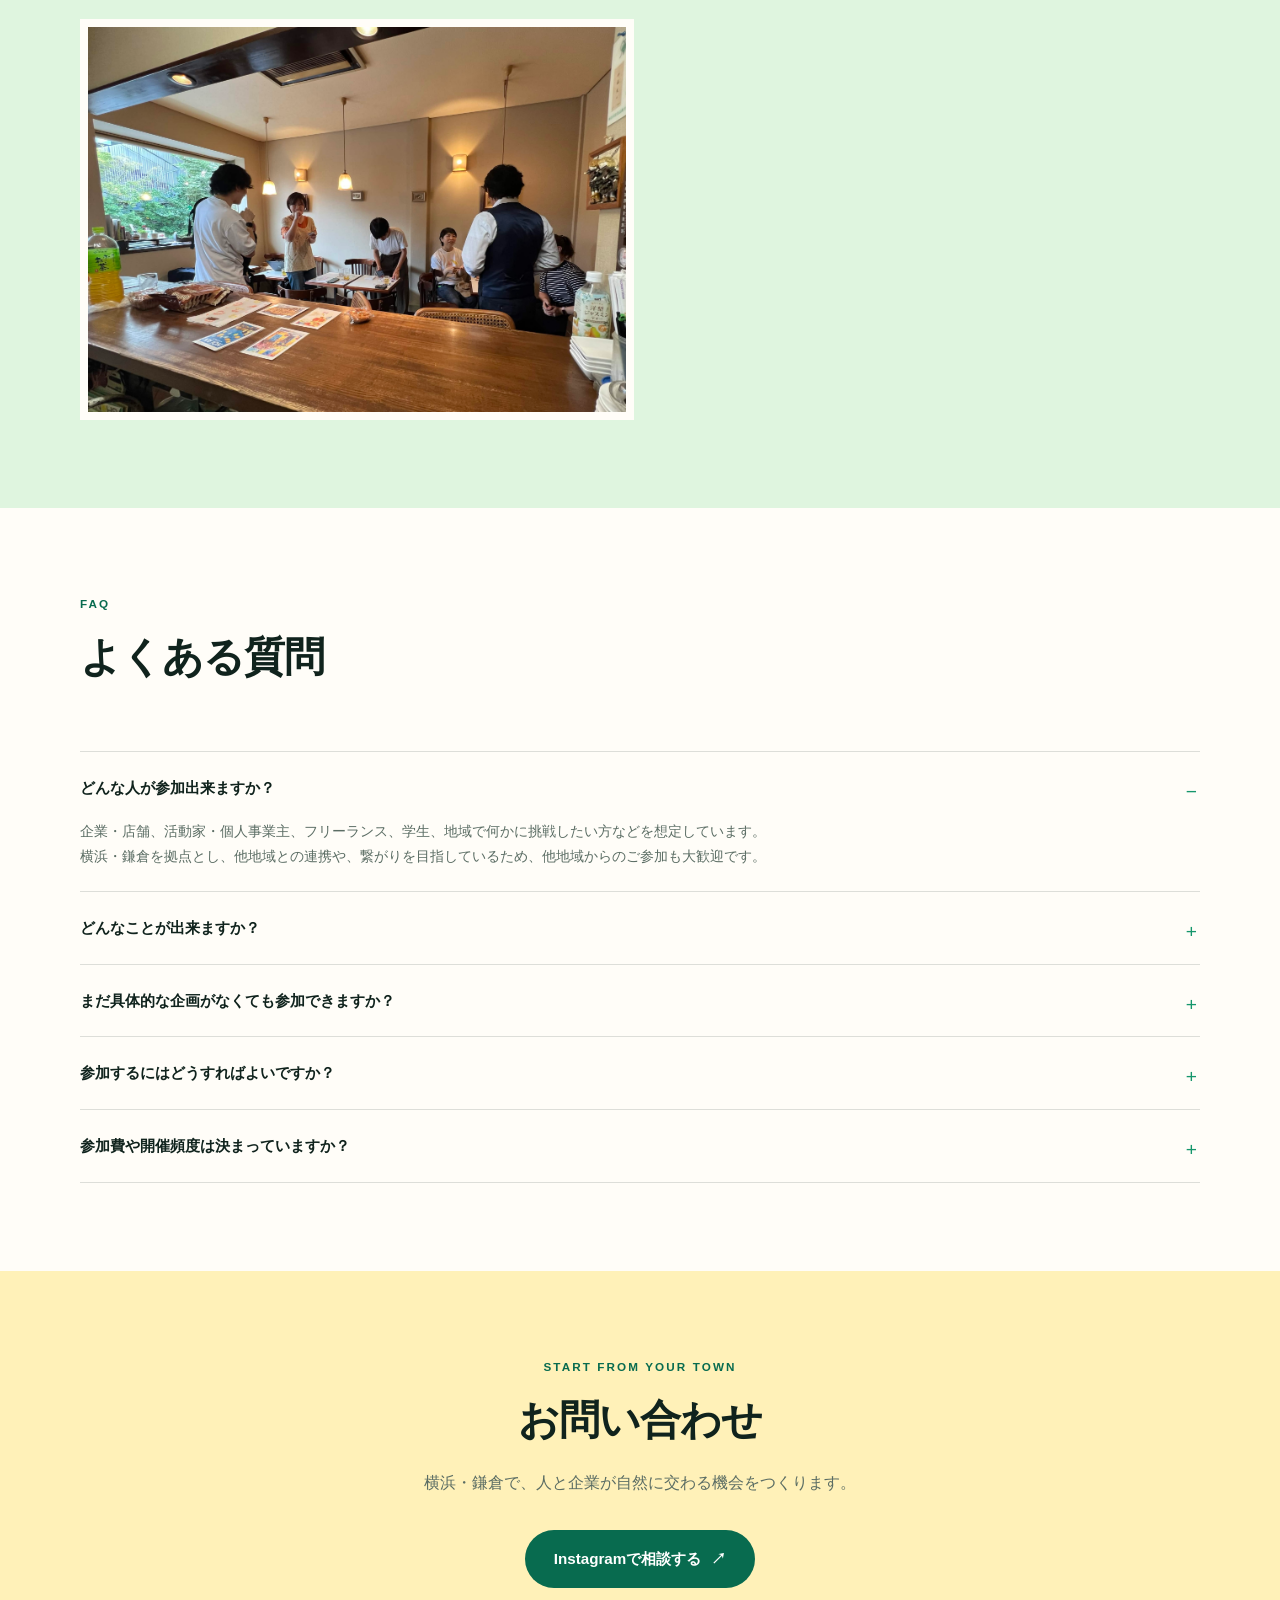
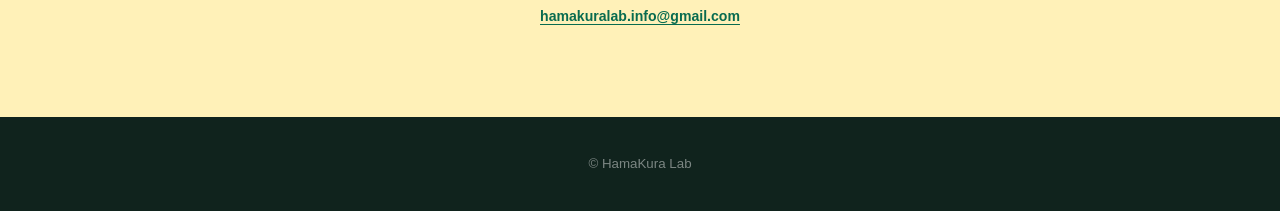
==== commit 77e7bceb: "Rename Tsunagu open day page" ====
--- a/index.html
+++ b/index.html
@@ -57,7 +57,7 @@
           <article class="news-list__item">
             <p class="news-list__date">2026.09</p>
             <h3 class="news-list__title">9月のつなぐ鎌倉開放日について</h3>
-            <a class="news-list__link" href="news/notice-template/">詳しく見る</a>
+            <a class="news-list__link" href="news/tsunagu-open-day-202609/">詳しく見る</a>
           </article>
         </div>
       </div>
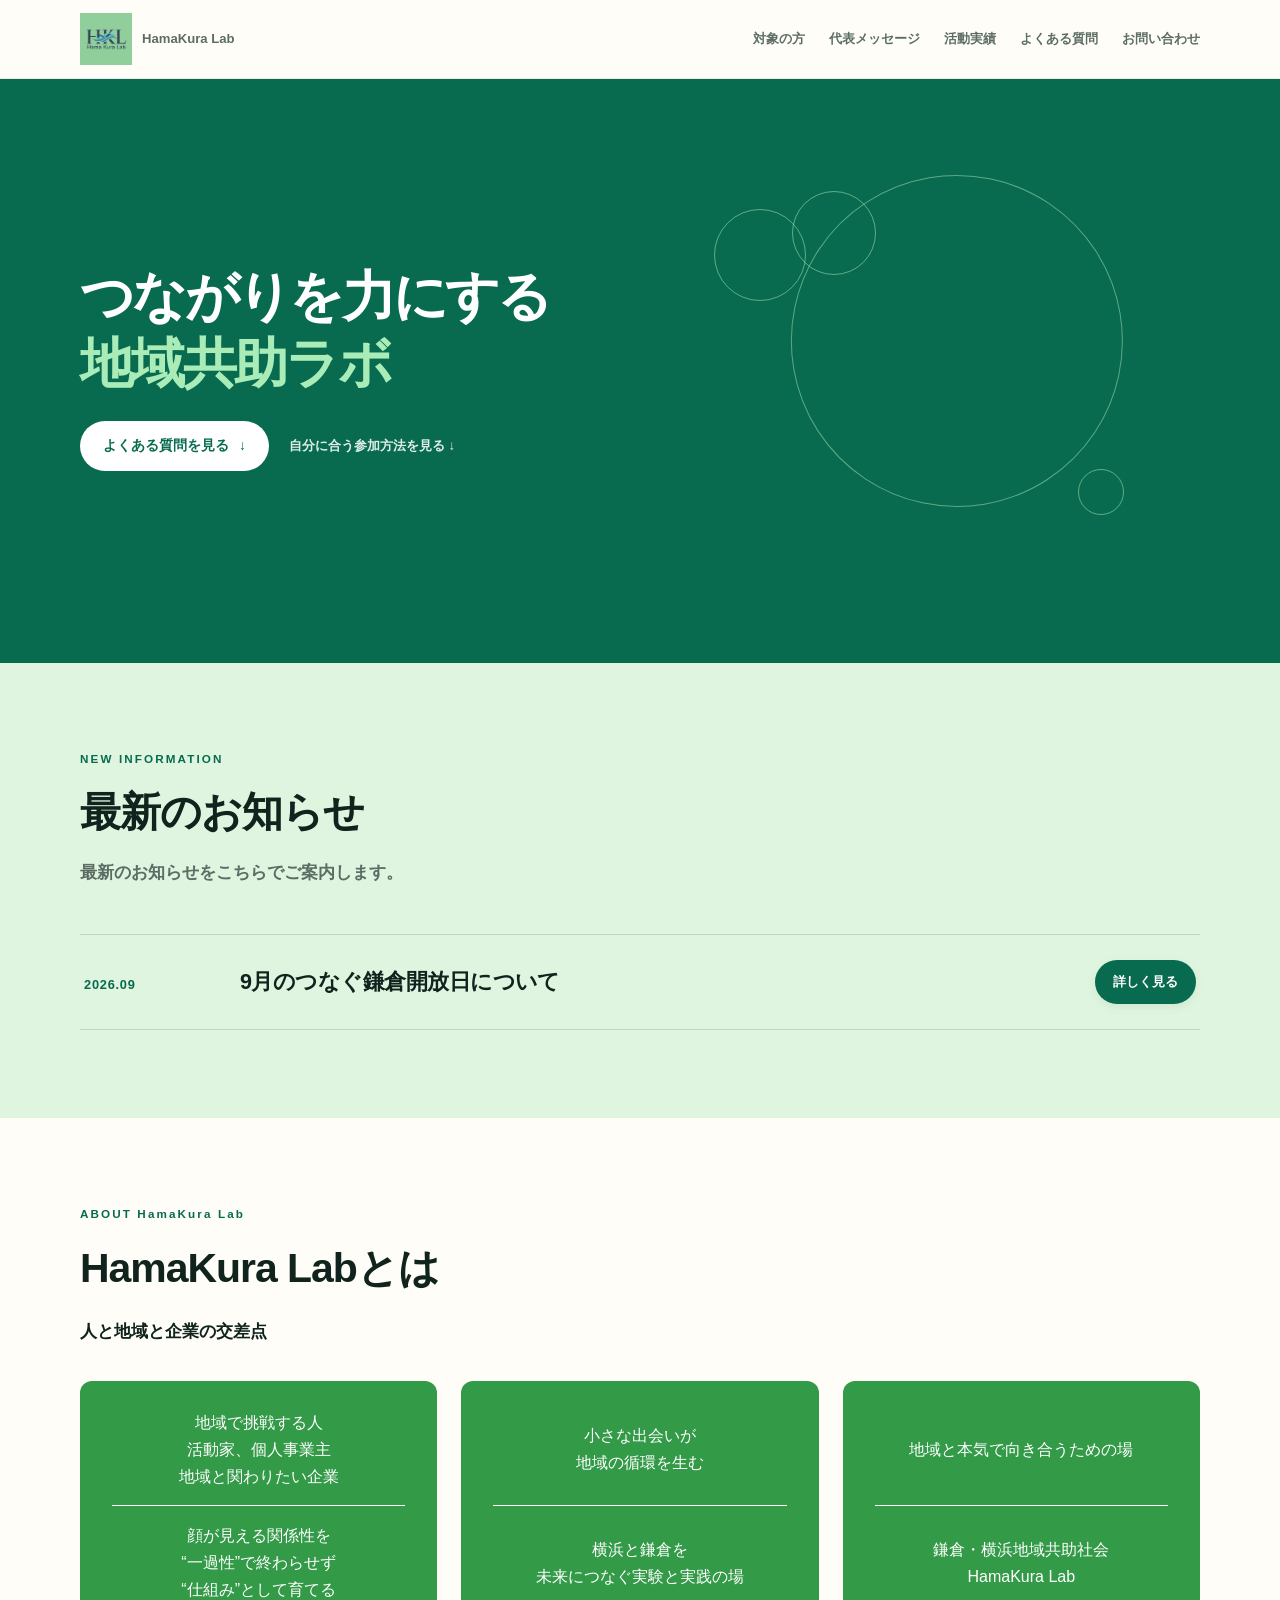
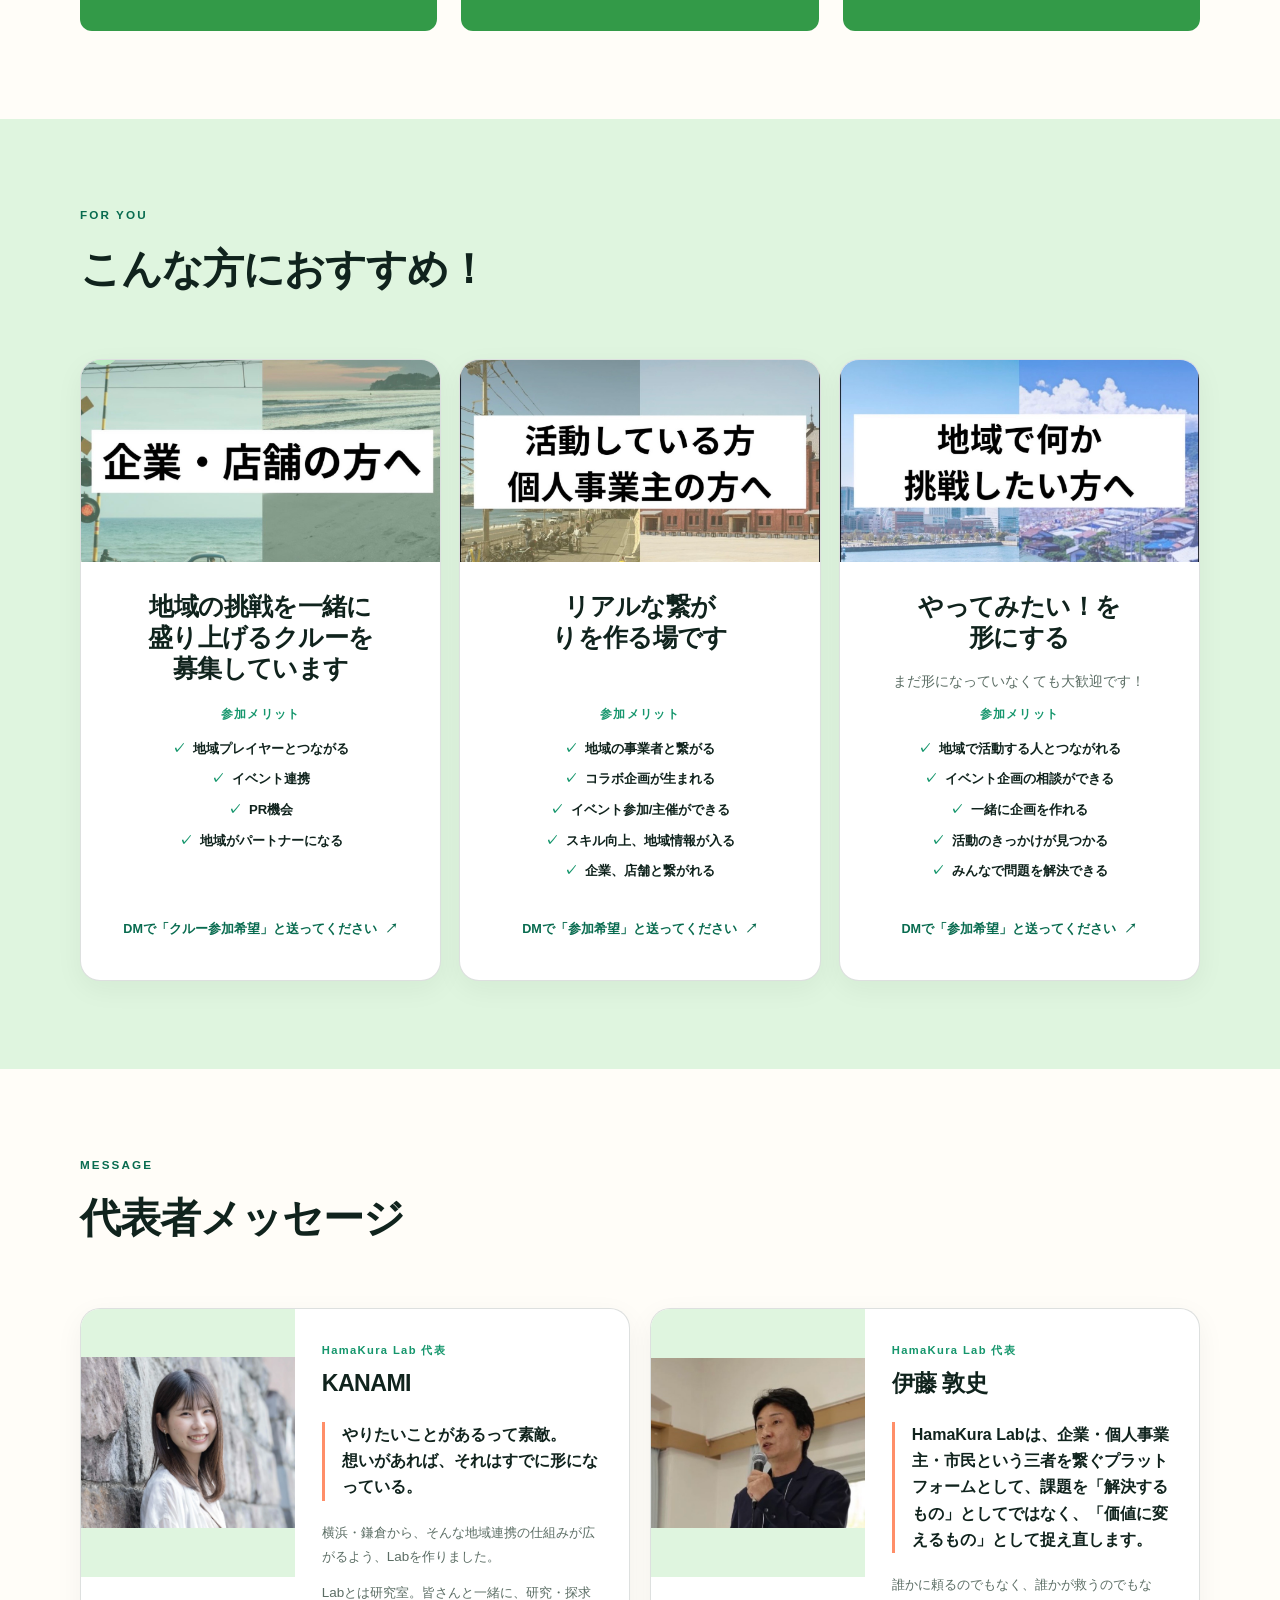
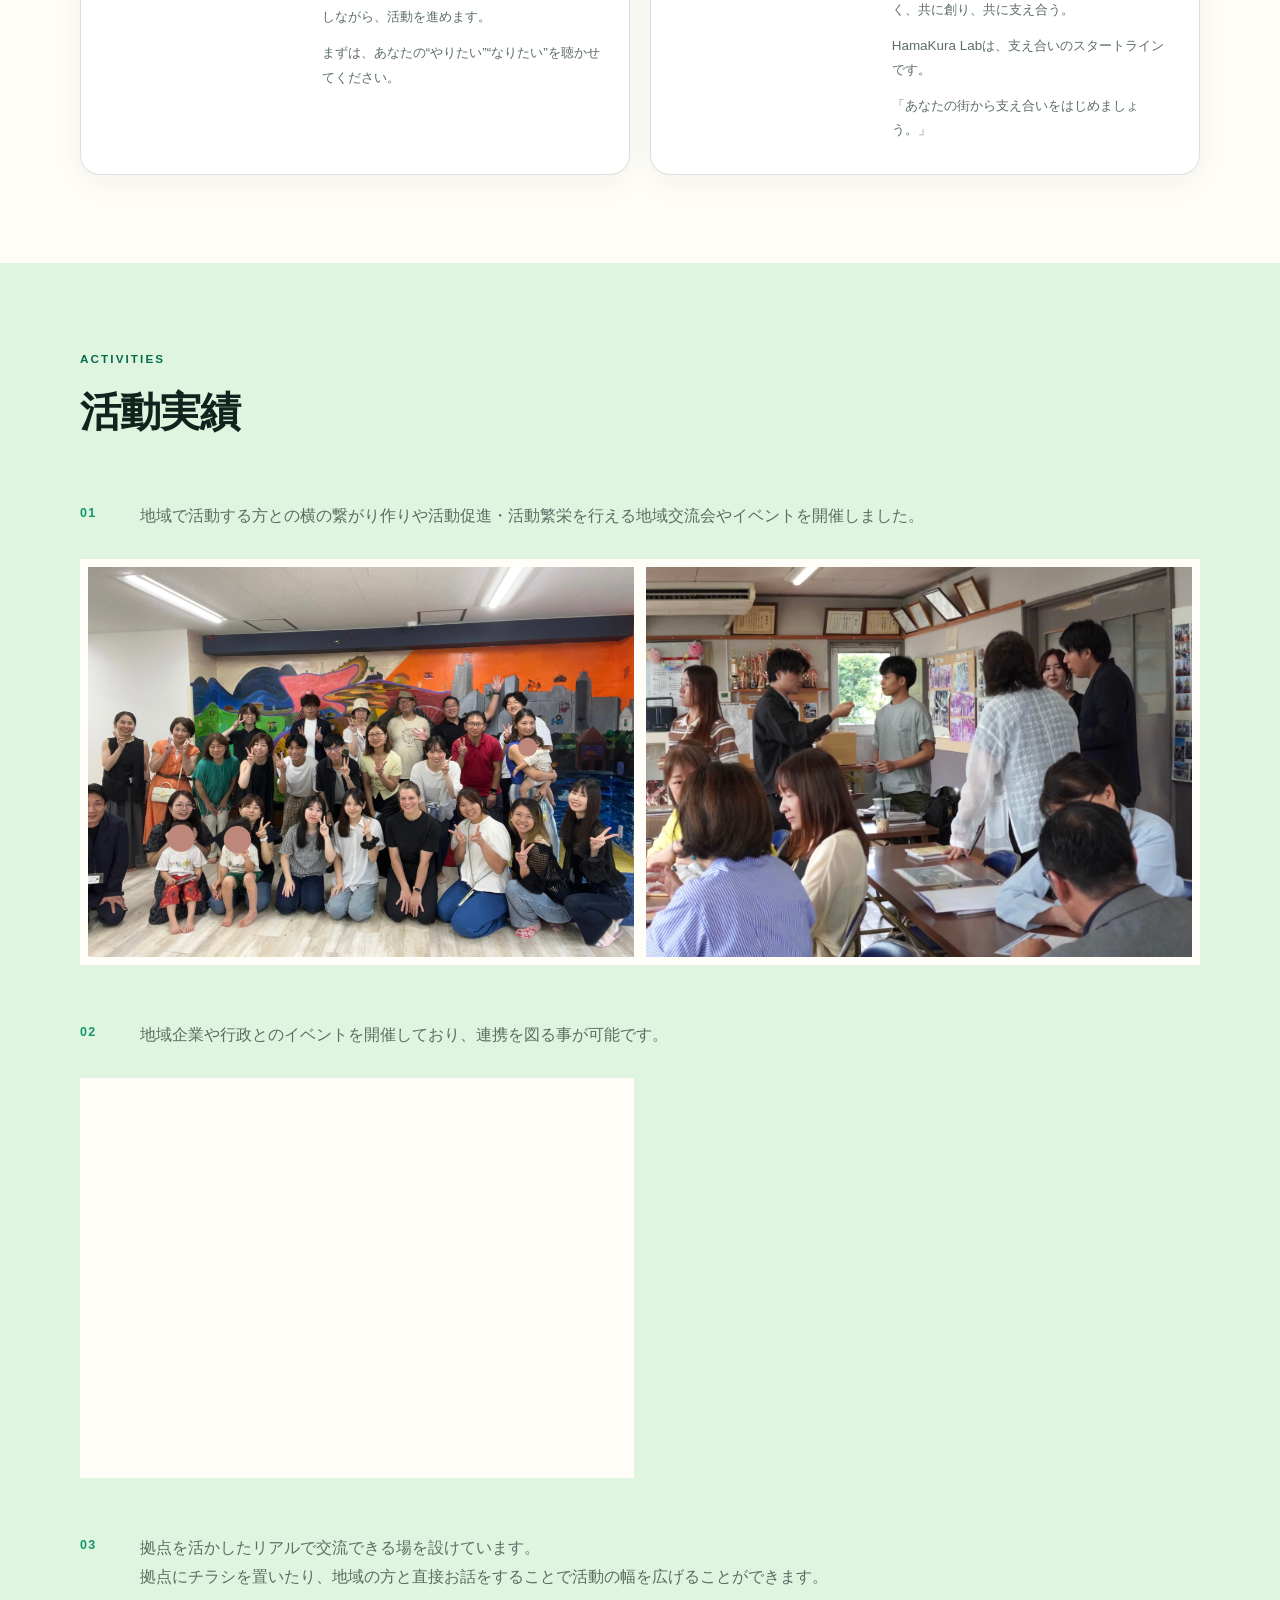
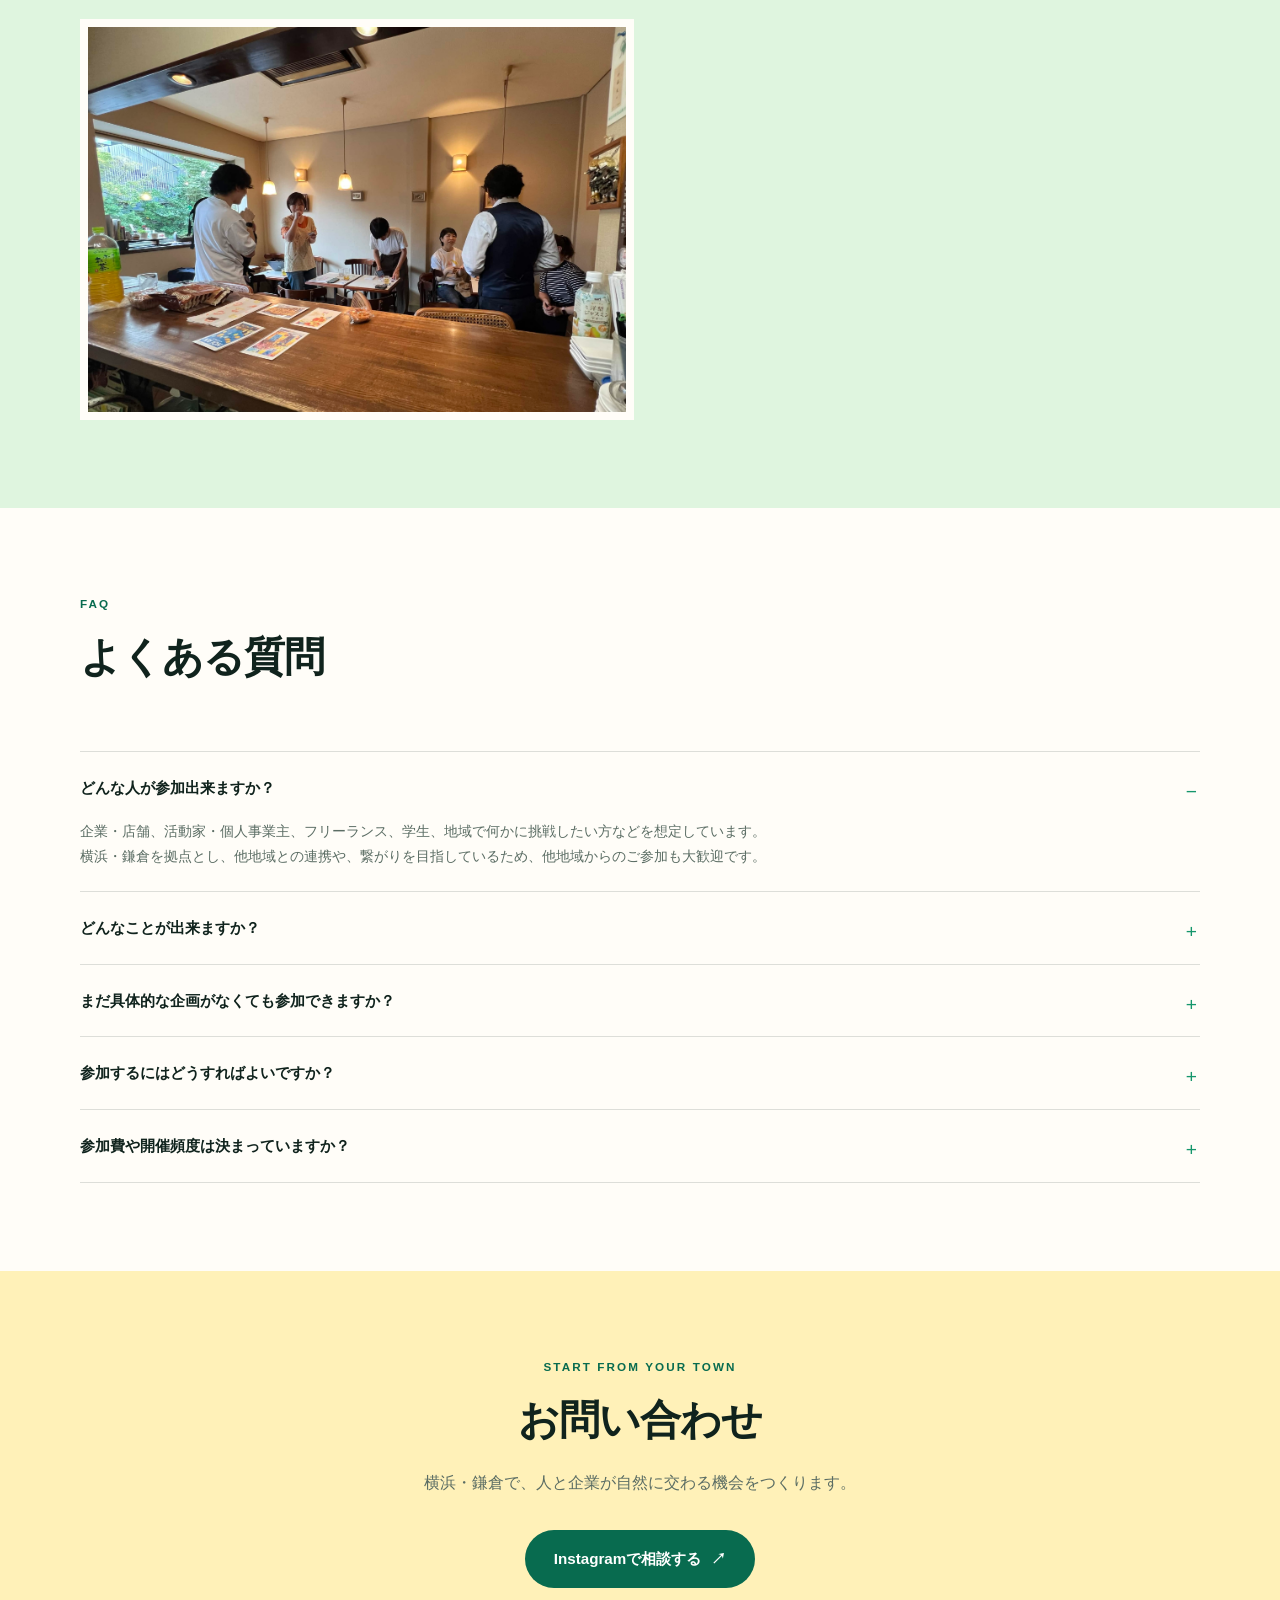
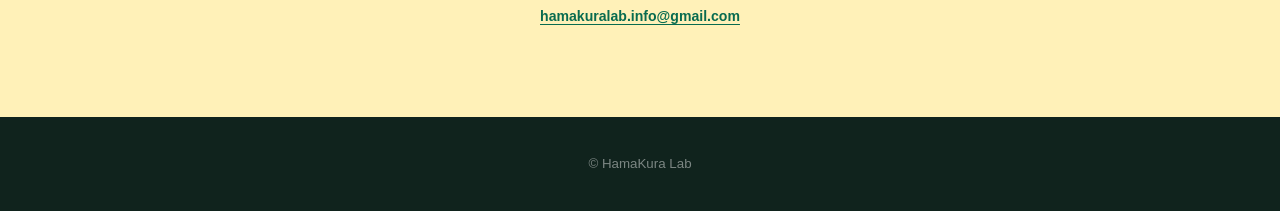
==== commit 79ca6683: "Add consistent mobile nav to production pages" ====
--- a/index.html
+++ b/index.html
@@ -7,7 +7,7 @@
   <meta name="robots" content="noindex, nofollow, noarchive">
   <title>HamaKura Lab | 地域共助社会</title>
   <link rel="canonical" href="https://hamakura-lab.tk14.jp/">
-  <link rel="stylesheet" href="assets/css/style.css?v=20260922-1">
+  <link rel="stylesheet" href="assets/css/style.css?v=20260926-1">
 </head>
 <body id="top">
   <header class="site-header">
@@ -16,11 +16,12 @@
         <span class="brand__logo-frame"><img class="brand__logo" src="assets/hamakura-logo.png" width="2000" height="2000" alt=""></span>
         <span class="brand__name">HamaKura Lab</span>
       </a>
-      <nav class="site-nav" aria-label="メインナビゲーション">
+      <button class="site-menu-toggle" type="button" aria-label="メニューを開く" aria-expanded="false" aria-controls="home-main-nav" data-home-nav-toggle>Menu</button>
+      <nav class="site-nav site-nav--home" id="home-main-nav" aria-label="メインナビゲーション" data-home-nav>
         <a href="#people">対象の方</a>
         <a href="#message">代表メッセージ</a>
         <a href="#activities">活動実績</a>
-        <a href="#faq">FAQ</a>
+        <a href="#faq">よくある質問</a>
         <a class="button button--header" href="https://www.instagram.com/hamakura__lab?stkn=MTJ4aDhweDk3aWhkbA==">Instagramで相談する</a>
         <a class="site-nav__contact" href="#contact">お問い合わせ</a>
       </nav>
@@ -284,6 +285,35 @@
 
   <script>
     (() => {
+      const nav = document.querySelector('[data-home-nav]');
+      const toggle = document.querySelector('[data-home-nav-toggle]');
+      if (!nav || !toggle) return;
+
+      const setOpen = (isOpen) => {
+        nav.classList.toggle('is-open', isOpen);
+        toggle.setAttribute('aria-expanded', String(isOpen));
+        toggle.setAttribute('aria-label', isOpen ? 'メニューを閉じる' : 'メニューを開く');
+      };
+
+      toggle.addEventListener('click', () => setOpen(!nav.classList.contains('is-open')));
+      nav.addEventListener('click', (event) => {
+        if (event.target.closest('a')) setOpen(false);
+      });
+      document.addEventListener('click', (event) => {
+        if (!nav.contains(event.target) && !toggle.contains(event.target)) setOpen(false);
+      });
+      document.addEventListener('keydown', (event) => {
+        if (event.key === 'Escape' && nav.classList.contains('is-open')) {
+          setOpen(false);
+          toggle.focus();
+        }
+      });
+      window.addEventListener('resize', () => {
+        if (window.innerWidth >= 960) setOpen(false);
+      });
+    })();
+
+    (() => {
       const reduceMotion = window.matchMedia('(prefers-reduced-motion: reduce)').matches;
       const targets = [...document.querySelectorAll('.section-heading, .news-list, .person-card, .message-card, .activities__list, .faq__list, .final-cta__inner')];
       if (reduceMotion || !('IntersectionObserver' in window)) return;
--- a/assets/css/style.css
+++ b/assets/css/style.css
@@ -81,6 +81,7 @@
 .site-nav { display: flex; align-items: center; gap: 24px; font-size: .82rem; font-weight: 700; }
 .site-nav > a:not(.button) { color: var(--muted); }
 .site-nav > a:not(.button):hover, .text-link:hover, .card-link:hover { color: var(--green); }
+.site-menu-toggle { display: none; }
 
 .button {
   display: inline-flex;
@@ -158,6 +159,7 @@
 .tsunagu-section__inner { max-width: 860px; }
 .tsunagu-section h1, .tsunagu-section h2 { margin: 0; color: var(--ink); font-size: clamp(2rem, 4vw, 3.7rem); }
 .tsunagu-section h2 { font-size: clamp(1.7rem, 3.1vw, 2.75rem); }
+.tsunagu-activities-title__phrase { white-space: nowrap; }
 .tsunagu-section p { max-width: 800px; margin: 0 0 22px; font-size: 1.03rem; }
 .tsunagu-section__lead { max-width: 760px !important; margin: 32px 0 36px !important; color: var(--deep-green); font-size: clamp(1.2rem, 2vw, 1.55rem) !important; font-weight: 900; line-height: 1.65; }
 .tsunagu-inline-link { color: var(--deep-green); font-weight: 900; text-decoration: underline; text-underline-offset: .18em; }
@@ -286,6 +288,22 @@
   .person-card h3 { font-size: 1.35rem; }
   .message-card { grid-template-columns: 1fr; }
   .message-card__photo { aspect-ratio: 5 / 4; }
+}
+
+@media (max-width: 959px) {
+  .site-header__inner { position: relative; }
+  .site-menu-toggle { position: relative; display: inline-flex; align-items: center; min-width: 64px; min-height: 44px; padding: 0 0 0 25px; border: 0; background: transparent; color: var(--deep-green); font: inherit; font-size: .82rem; letter-spacing: .05em; cursor: pointer; }
+  .site-menu-toggle::before, .site-menu-toggle::after { position: absolute; left: 0; width: 17px; height: 1px; background: currentColor; content: ""; transition: top .18s ease, transform .18s ease; }
+  .site-menu-toggle::before { top: 17px; }
+  .site-menu-toggle::after { top: 25px; }
+  .site-menu-toggle[aria-expanded="true"]::before { top: 21px; transform: rotate(45deg); }
+  .site-menu-toggle[aria-expanded="true"]::after { top: 21px; transform: rotate(-45deg); }
+  .site-nav--home { position: absolute; top: calc(100% + 8px); right: 0; z-index: 12; display: none; flex-direction: column; align-items: stretch; gap: 0; width: min(290px, calc(100vw - 36px)); max-height: min(70vh, 460px); overflow-y: auto; padding: 8px 16px; border: 1px solid var(--line); border-radius: 16px; background: var(--warm-white); box-shadow: 0 16px 40px rgba(16, 35, 29, .16); }
+  .site-nav--home.is-open { display: flex; }
+  .site-nav--home.is-open > a:not(.button), .site-nav--home.is-open .site-nav__contact { display: block; padding: 12px 4px; border-bottom: 1px solid var(--line); color: var(--ink); }
+  .site-nav--home.is-open > a:not(.button):last-child { border-bottom: 0; }
+  .site-nav--home > .button--header { display: none; }
+  .site-menu-toggle:focus-visible, .site-nav--home a:focus-visible { outline: 2px solid var(--green); outline-offset: 3px; }
 }
 
 @media (max-width: 959px) {
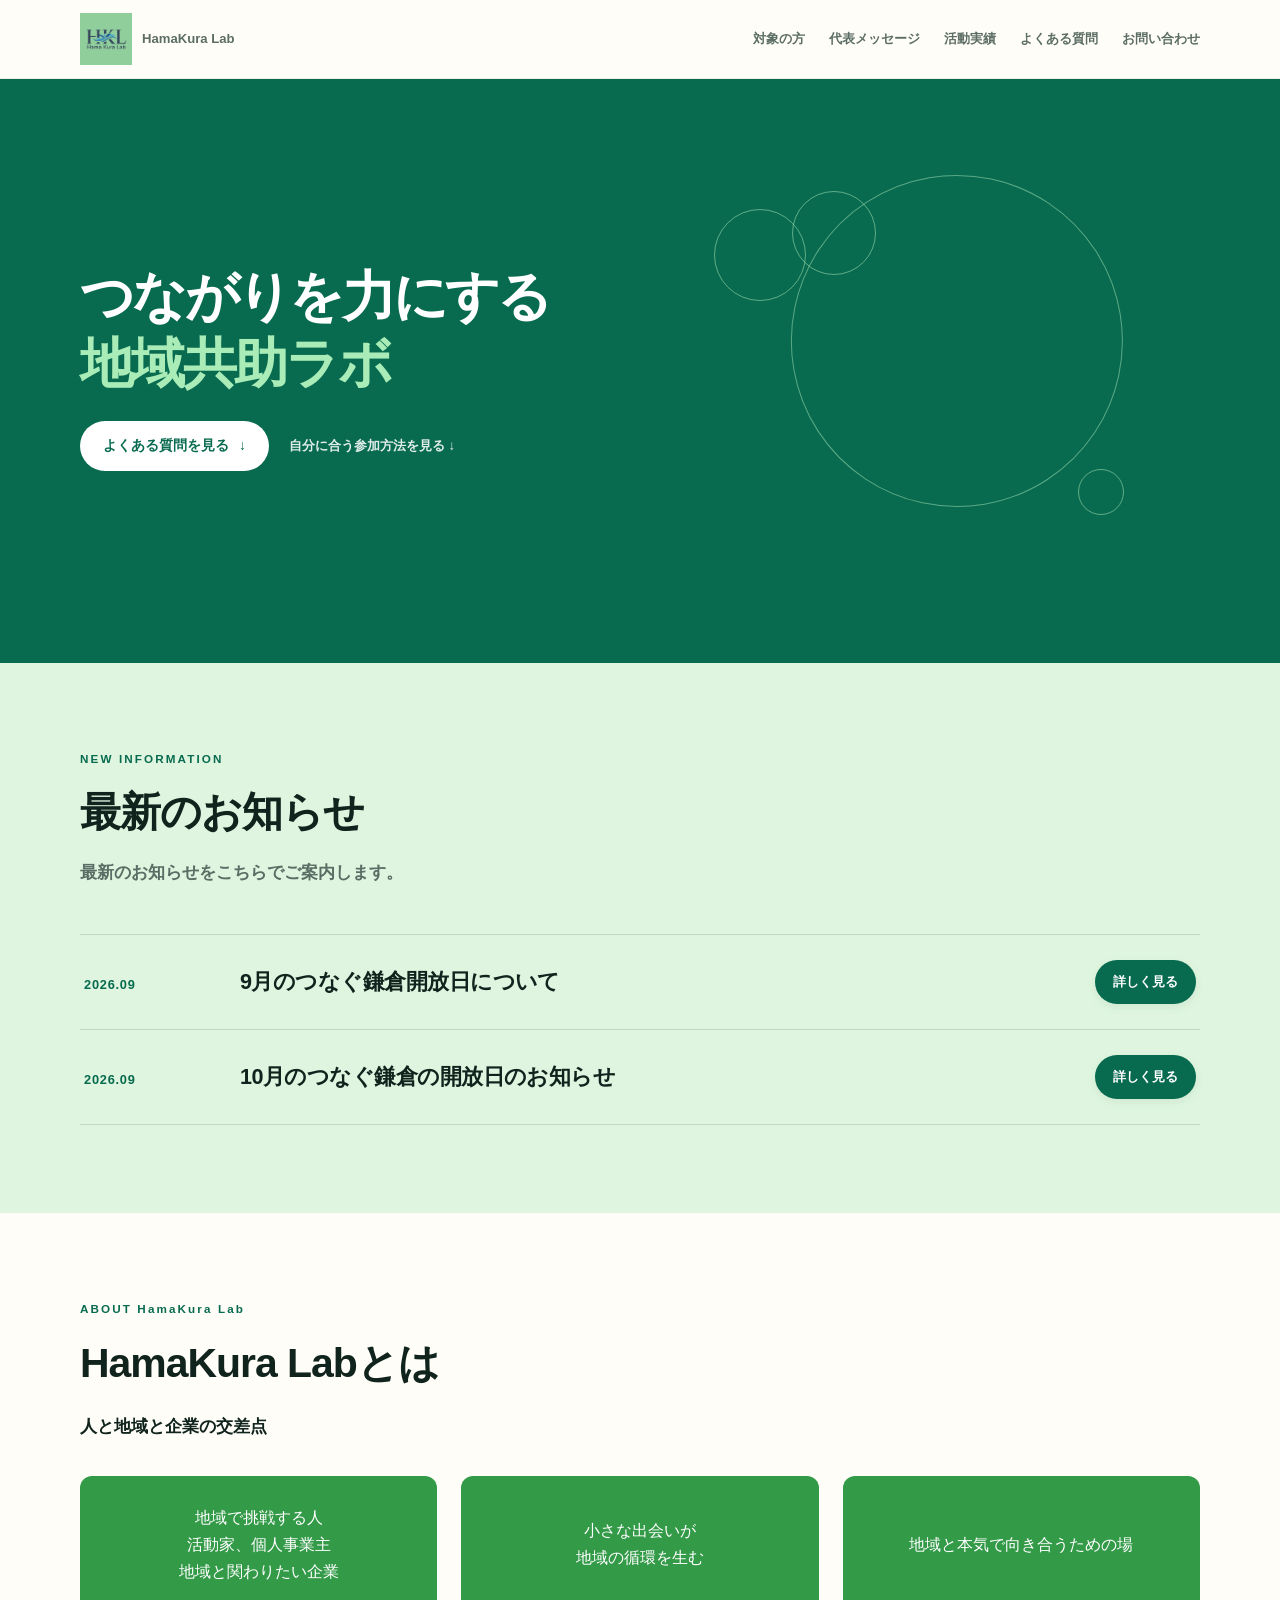
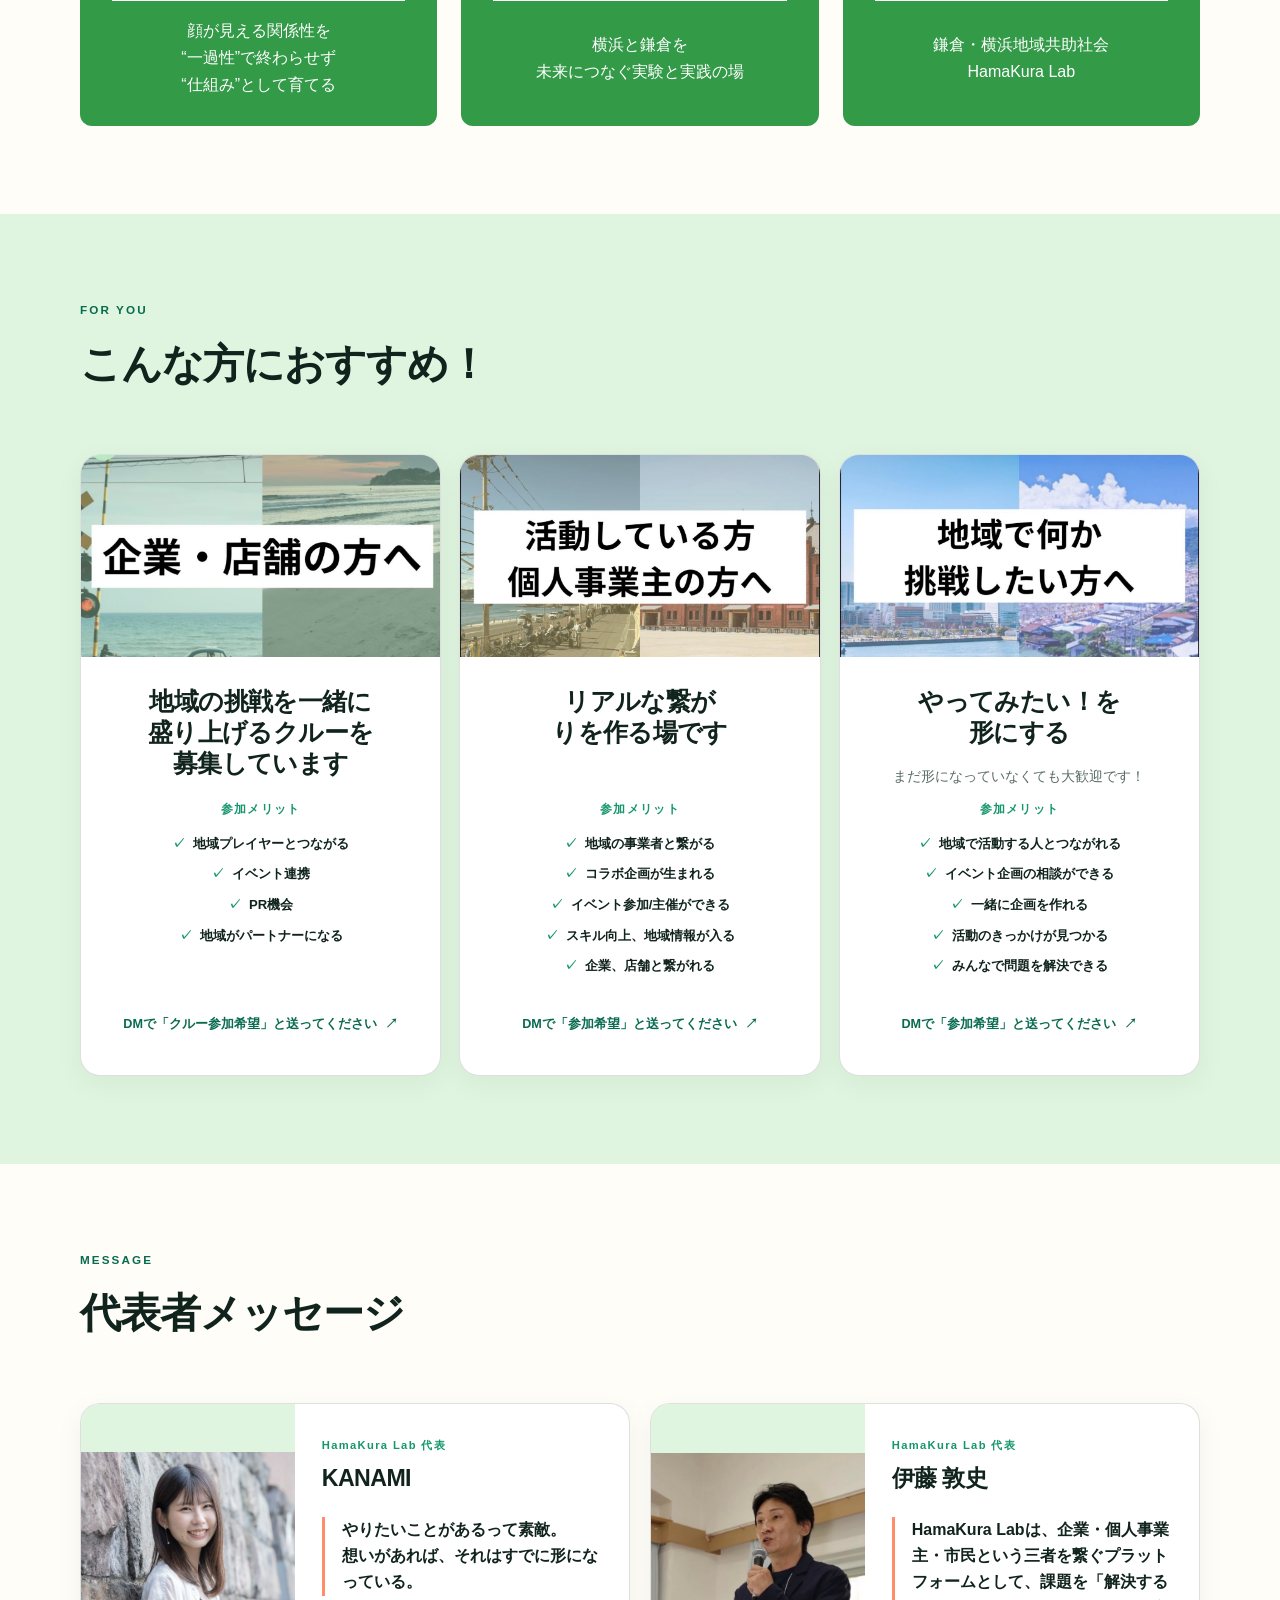
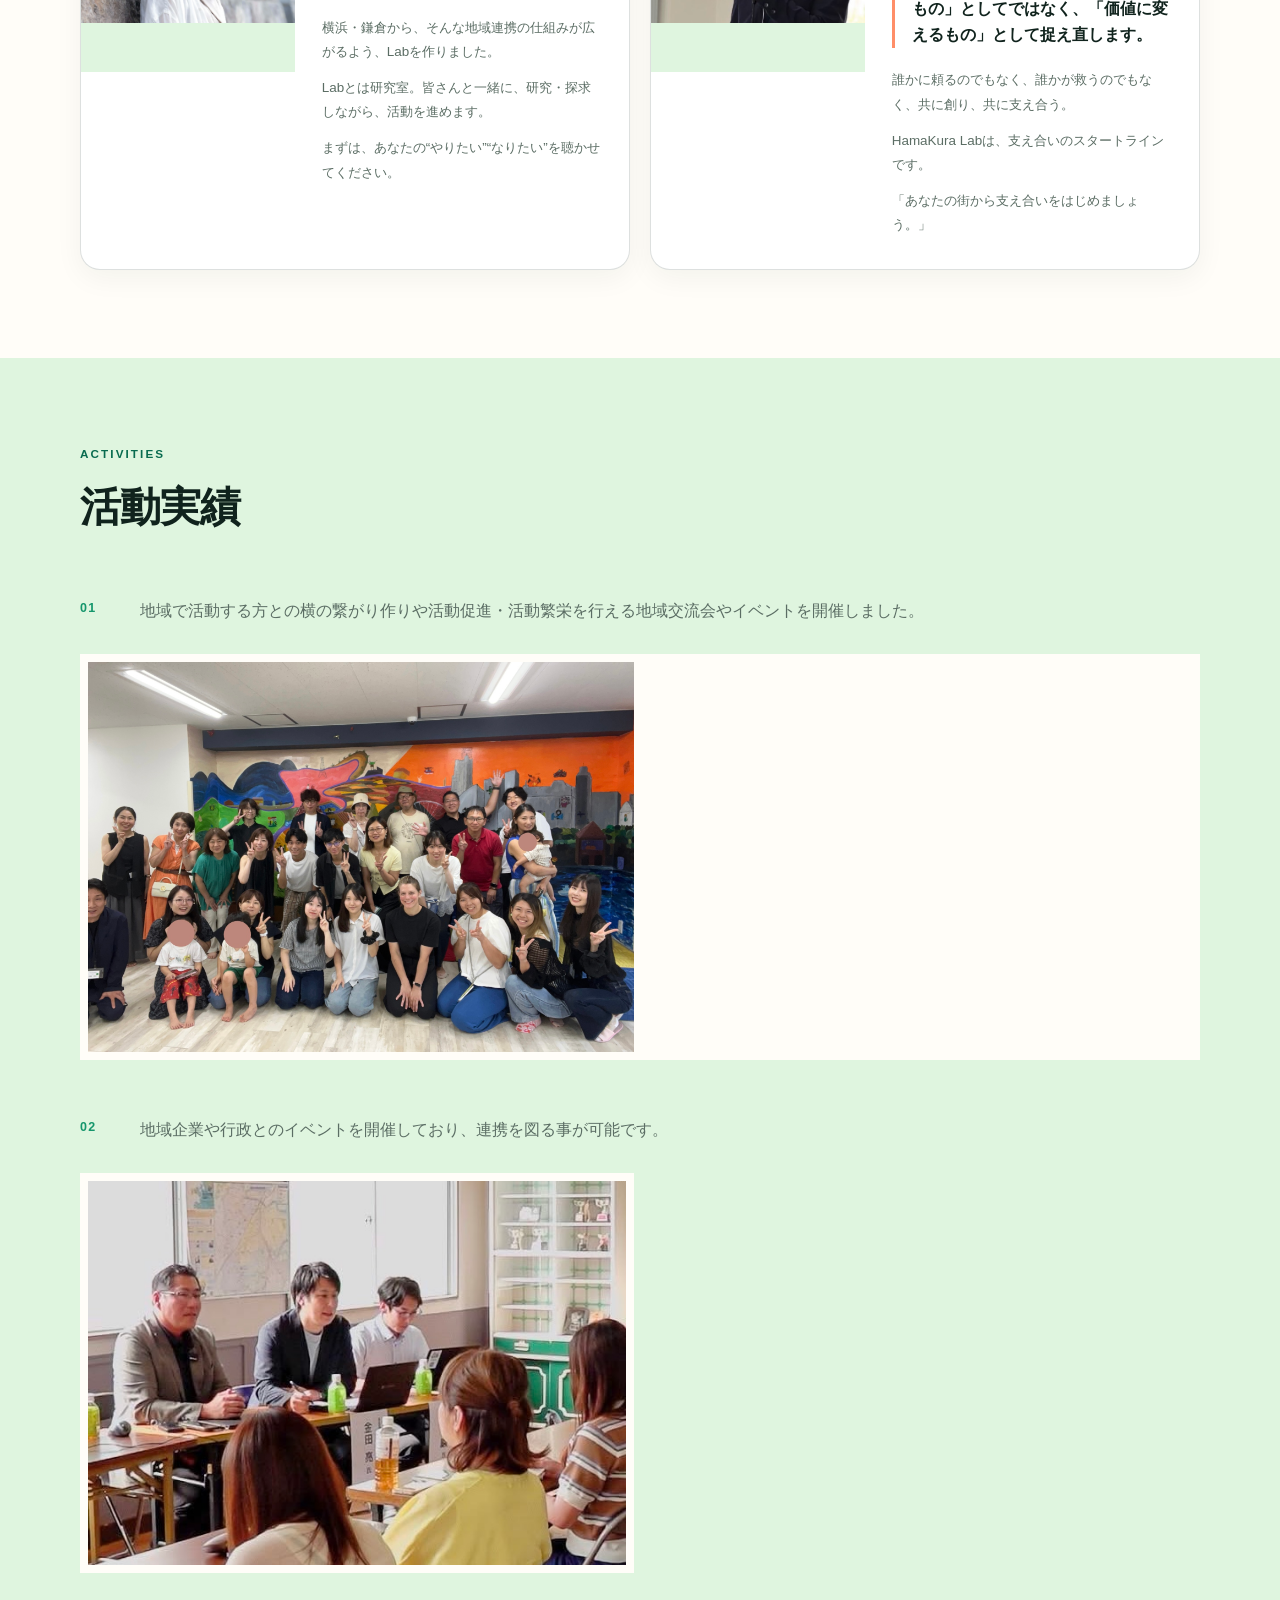
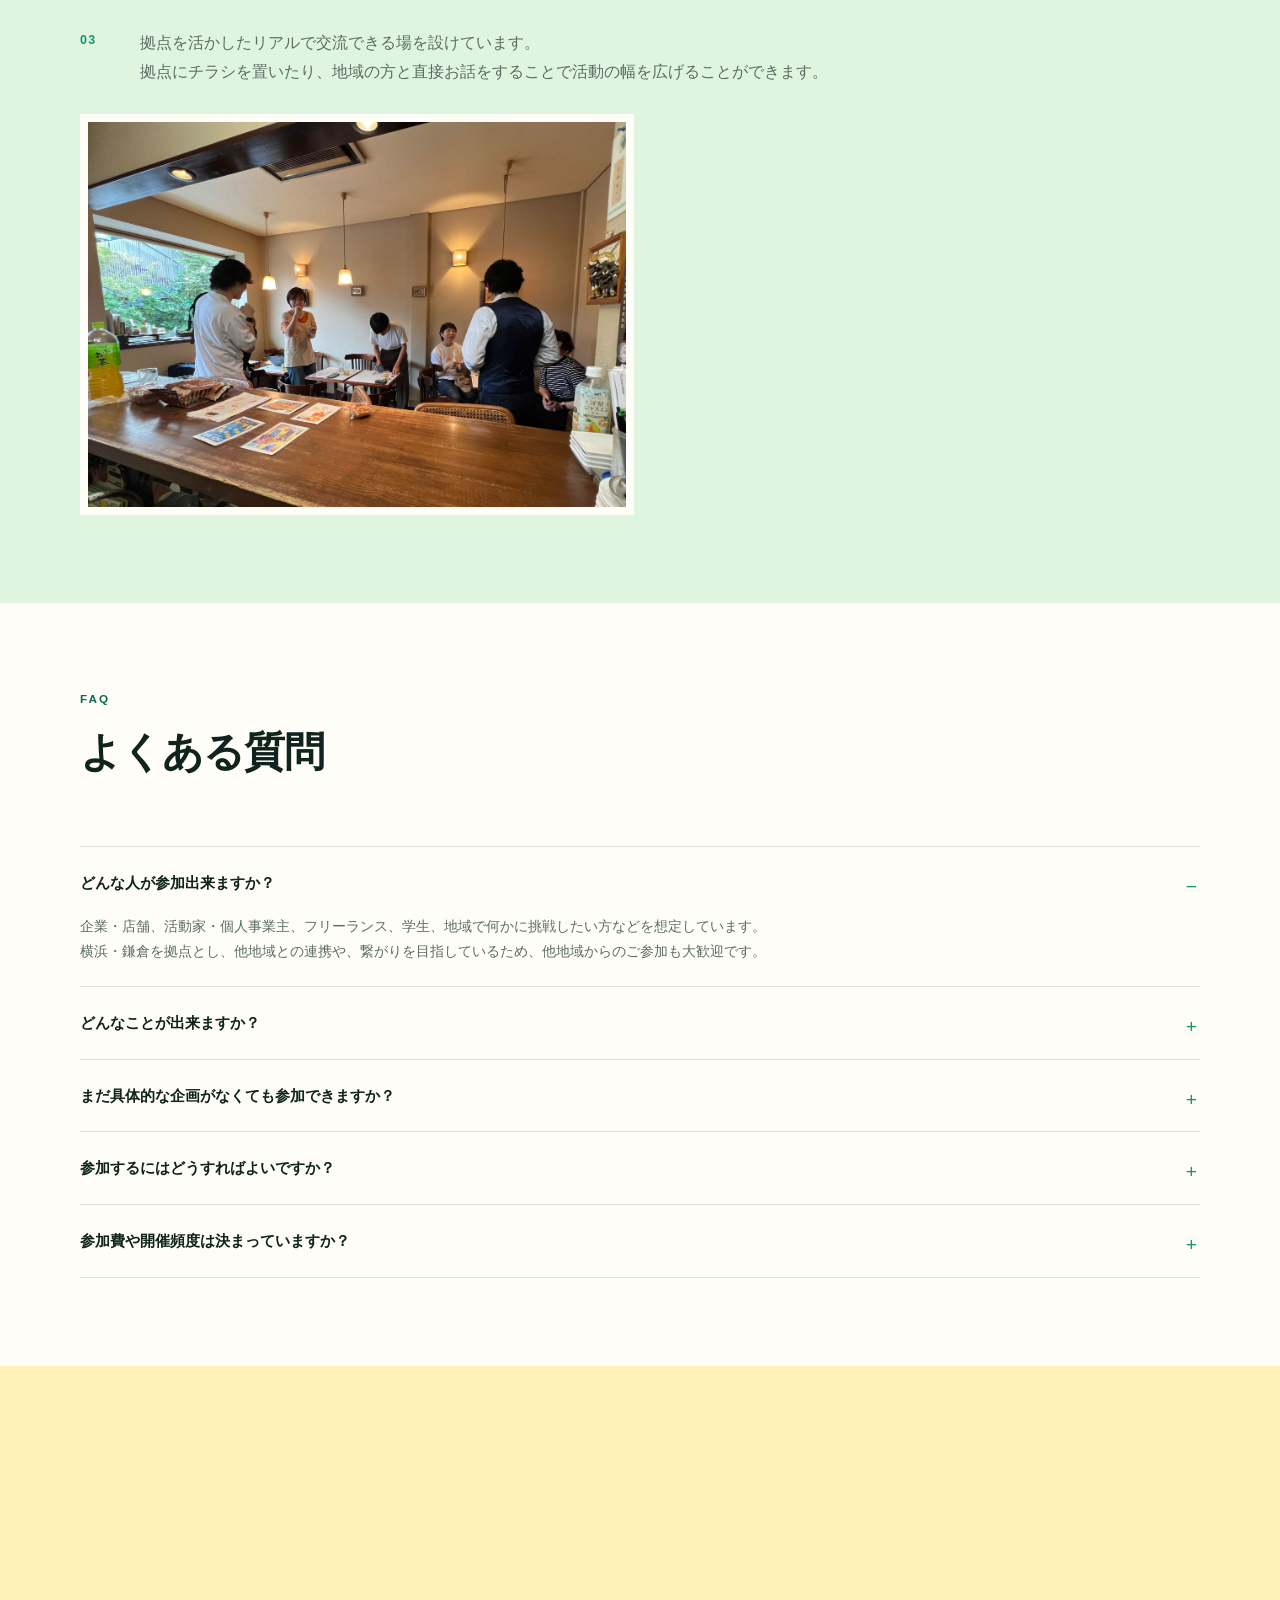
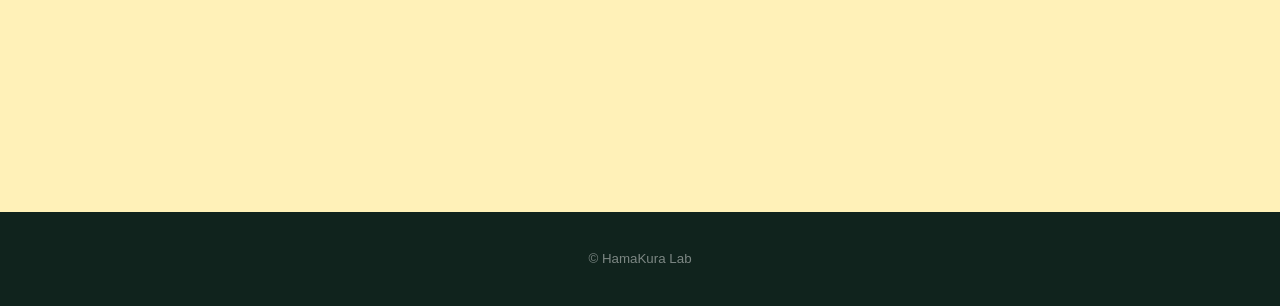
==== commit 5b882c92: "Add October open day notice" ====
--- a/index.html
+++ b/index.html
@@ -7,7 +7,7 @@
   <meta name="robots" content="noindex, nofollow, noarchive">
   <title>HamaKura Lab | 地域共助社会</title>
   <link rel="canonical" href="https://hamakura-lab.tk14.jp/">
-  <link rel="stylesheet" href="assets/css/style.css?v=20260926-1">
+  <link rel="stylesheet" href="assets/css/style.css?v=20260926-2">
 </head>
 <body id="top">
   <header class="site-header">
@@ -60,6 +60,11 @@
             <h3 class="news-list__title">9月のつなぐ鎌倉開放日について</h3>
             <a class="news-list__link" href="news/tsunagu-open-day-202609/">詳しく見る</a>
           </article>
+          <article class="news-list__item">
+            <p class="news-list__date">2026.09</p>
+            <h3 class="news-list__title">10月のつなぐ鎌倉の開放日のお知らせ</h3>
+            <a class="news-list__link" href="news/tsunagu-open-day-202610/">詳しく見る</a>
+          </article>
         </div>
       </div>
     </section>
--- a/assets/css/style.css
+++ b/assets/css/style.css
@@ -149,6 +149,11 @@
 .news-detail h1 { max-width: 760px; margin-bottom: 10px; overflow-wrap: anywhere; color: var(--ink); font-size: clamp(2.15rem, 4.4vw, 4.4rem); }
 .news-detail__image { width: min(100%, 460px); margin: 0 auto 22px; }
 .news-detail__image img { display: block; width: 100%; height: auto; border-radius: 18px; box-shadow: 0 12px 28px rgba(20, 92, 57, .12); }
+.news-detail__copy { max-width: 680px; margin: 0 auto; line-height: 1.8; text-align: center; }
+.news-detail__copy p { margin: 0; }
+.news-detail__copy p + p { margin-top: 10px; }
+.news-detail__mobile-break { display: none; }
+.news-detail__copy + .news-detail__about { margin-top: 24px; }
 .news-detail__about { display: flex; width: fit-content; margin: 36px auto 0; }
 .news-detail__back { display: inline-flex; gap: 10px; margin-top: 44px; padding-bottom: 4px; border-bottom: 1px solid var(--deep-green); color: var(--deep-green); font-size: .85rem; font-weight: 900; }
 .news-detail__back:hover { color: var(--green); }
@@ -182,7 +187,8 @@
 .tsunagu-info-list li { padding-bottom: 16px; border-bottom: 1px solid rgba(16, 35, 29, .24); }
 .tsunagu-access-image { width: min(100%, 540px); margin: 40px auto 0; }
 .tsunagu-access-image img { display: block; width: 100%; height: auto; border-radius: var(--radius-md); box-shadow: var(--shadow); }
-.tsunagu-back-to-top { display: flex; align-items: center; justify-content: center; gap: 9px; width: fit-content; min-height: 46px; margin: 38px auto 0; padding: 0 22px; border: 1px solid var(--deep-green); border-radius: 999px; color: var(--deep-green); font-size: .88rem; font-weight: 900; }
+.tsunagu-page-actions { display: flex; align-items: center; justify-content: center; flex-wrap: wrap; gap: 12px; margin: 38px auto 0; }
+.tsunagu-back-to-top { display: flex; align-items: center; justify-content: center; gap: 9px; width: fit-content; min-height: 46px; margin: 0; padding: 0 22px; border: 1px solid var(--deep-green); border-radius: 999px; color: var(--deep-green); font-size: .88rem; font-weight: 900; }
 .tsunagu-back-to-top:hover { background: var(--deep-green); color: #fff; }
 
 .intro__heading h2 { margin-bottom: 24px; font-size: clamp(1.75rem, 3.2vw, 2.8rem); }
@@ -399,8 +405,9 @@
   .news-detail { min-height: calc(100vh - 192px); padding-top: 32px; }
   .news-detail h1 { margin-bottom: 10px; font-size: clamp(1.9rem, 8.6vw, 2.45rem); }
   .news-detail__date { margin-bottom: 24px; text-align: left; }
-  .news-detail__image { width: min(100%, 360px); margin-bottom: 18px; }
+  .news-detail__image { width: min(100%, 360px); margin-bottom: 32px; }
   .news-detail__about { margin-top: 28px; }
+  .news-detail__copy + .news-detail__about { margin-top: 22px; }
   .news-detail__back { margin-top: 32px; }
   .tsunagu-section h1, .tsunagu-section h2 { font-size: clamp(1.8rem, 8vw, 2.3rem); }
   .tsunagu-section p { font-size: .98rem; }
@@ -412,7 +419,9 @@
   .tsunagu-people-grid { grid-template-columns: 1fr; gap: 16px; }
   .tsunagu-people-grid section { padding: 24px 20px; }
   .tsunagu-access-image { margin-top: 32px; }
-  .tsunagu-back-to-top { margin-top: 30px; }
+  .tsunagu-page-actions { gap: 8px; margin-top: 30px; }
+  .tsunagu-back-to-top { padding-inline: 14px; font-size: .8rem; }
+  .tsunagu-open-day-link { padding-inline: 10px; }
   .intro__heading h2 { font-size: clamp(1.35rem, 7vw, 1.75rem); letter-spacing: -.045em; }
   .section-heading h2 { font-size: 1.9rem; }
   .people .section-heading h2 { font-size: clamp(1.45rem, 7.2vw, 1.9rem); letter-spacing: -.045em; }
@@ -446,6 +455,7 @@
 }
 
 @media (max-width: 639px) {
+  .news-detail__mobile-break { display: initial; }
   .final-cta__inner > p:not(.section-label) { font-size: .9rem; letter-spacing: -.02em; }
   .contact-copy-break { display: block; }
   .intro__cards { gap: 14px; }
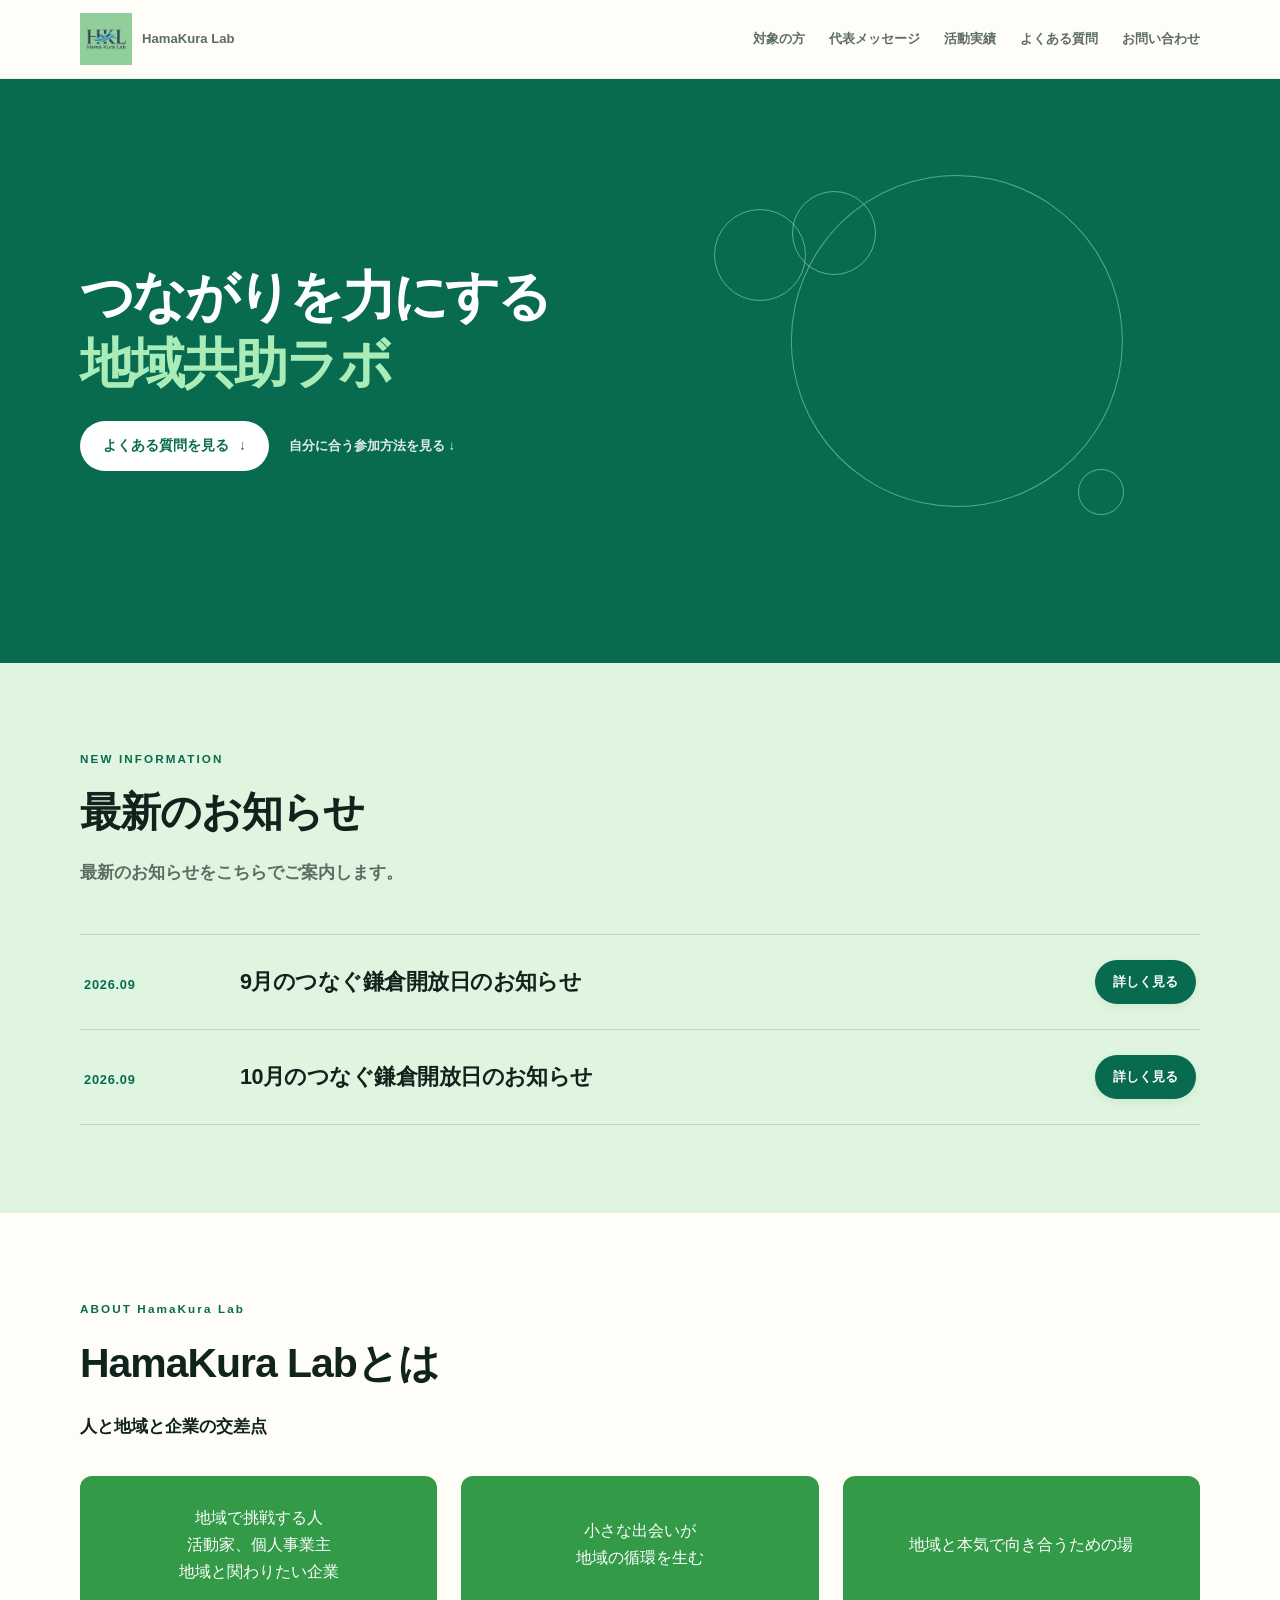
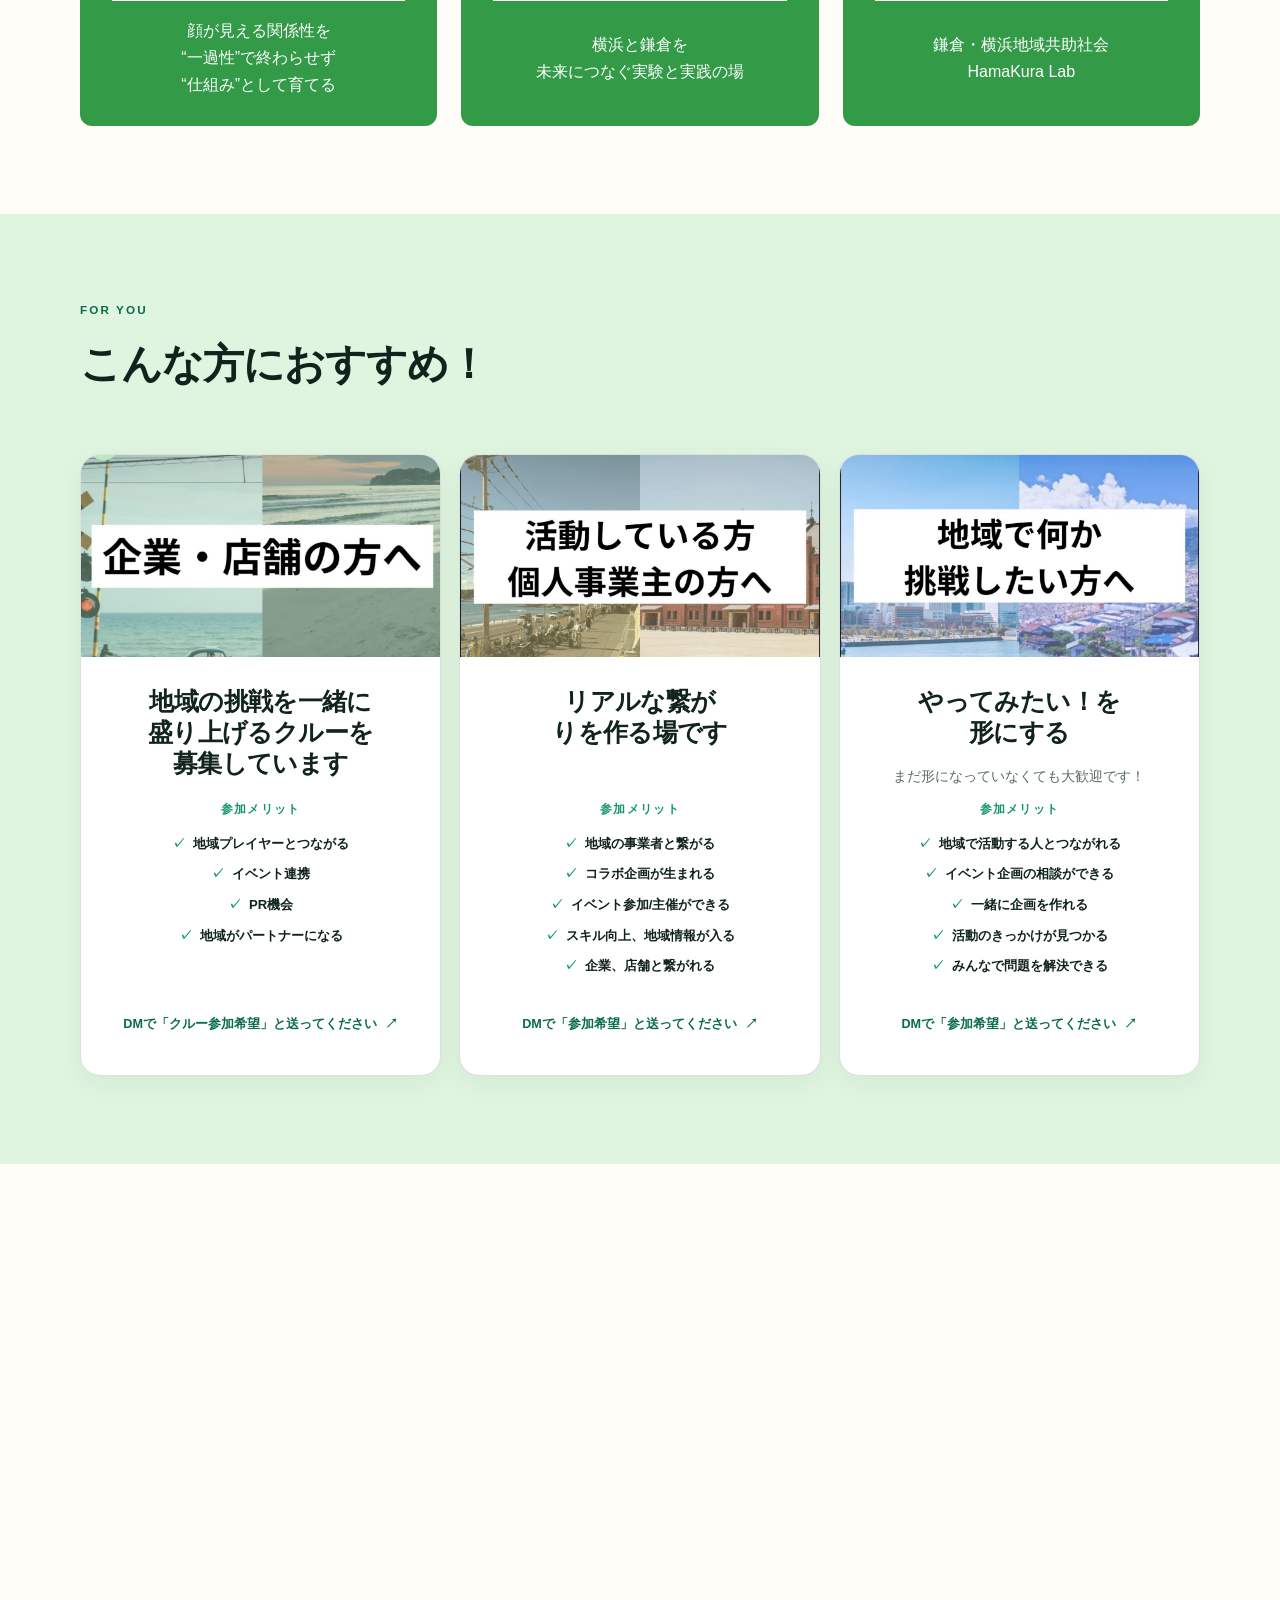
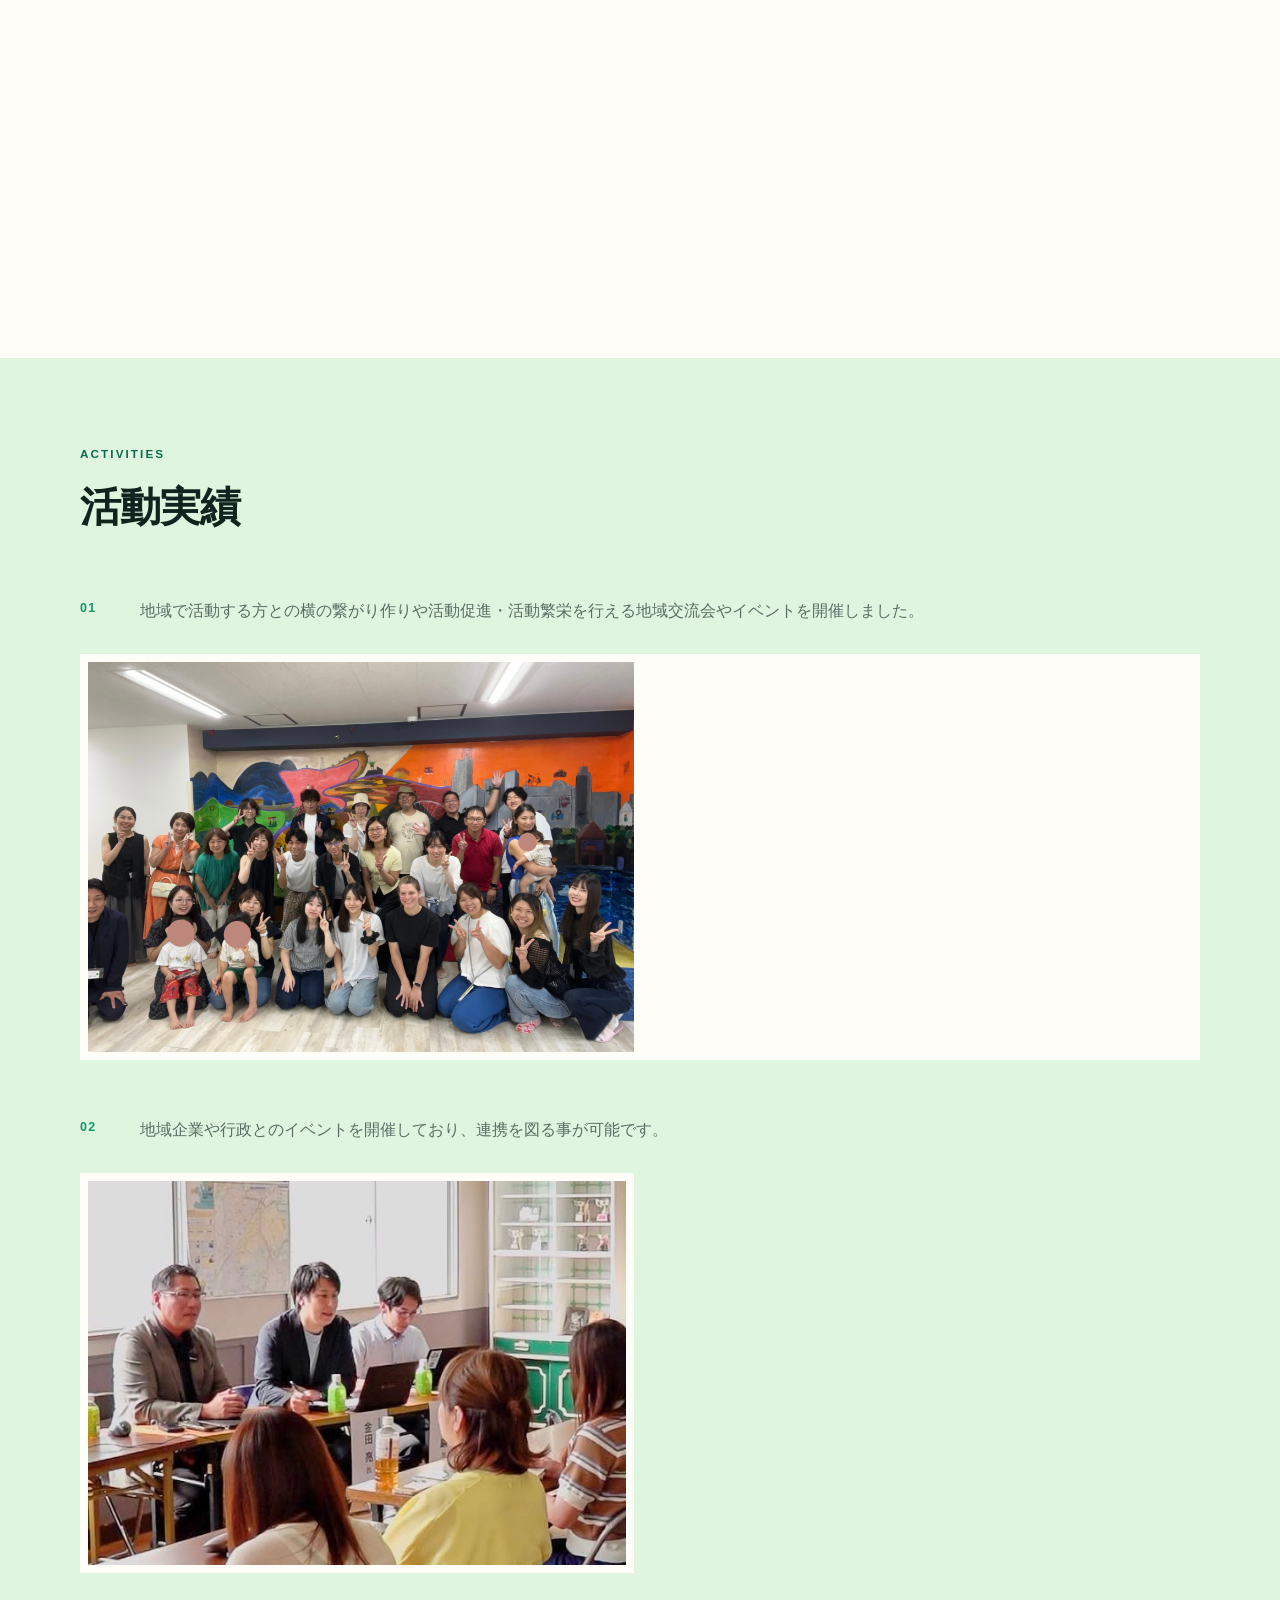
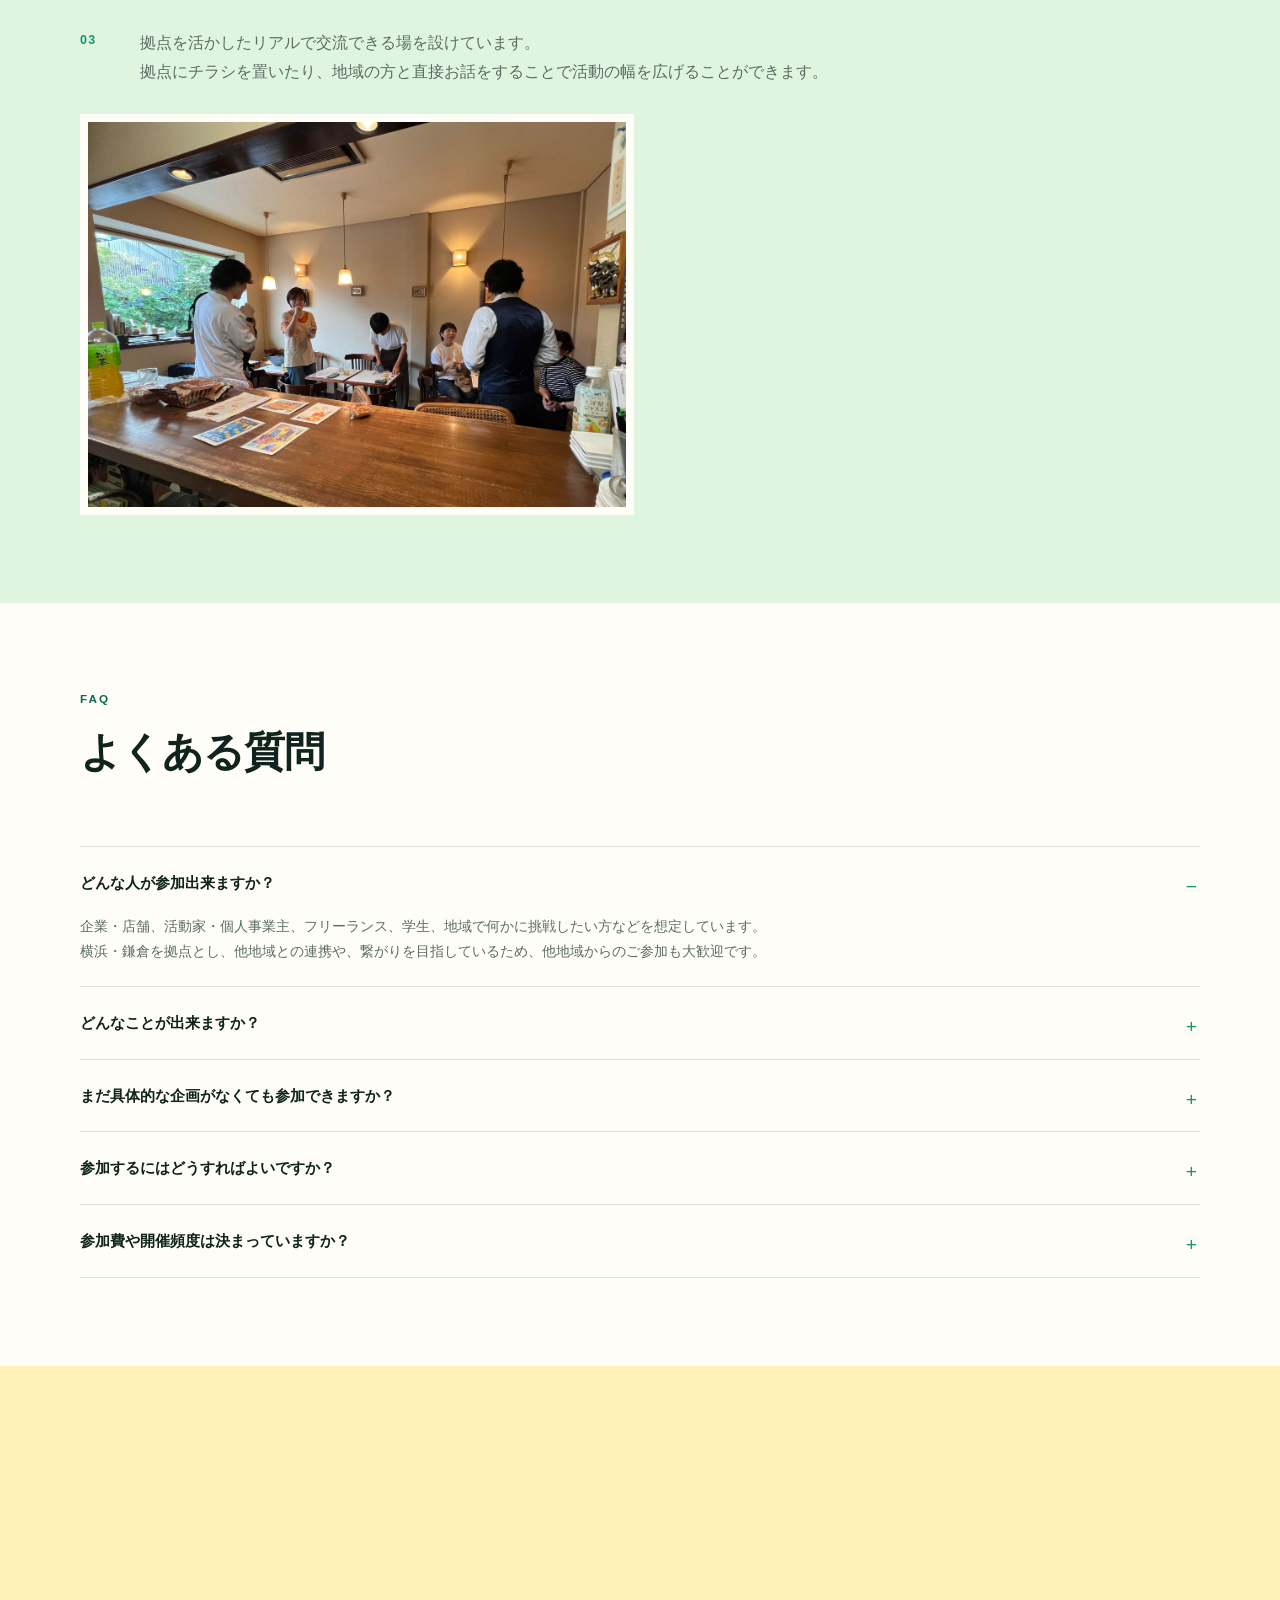
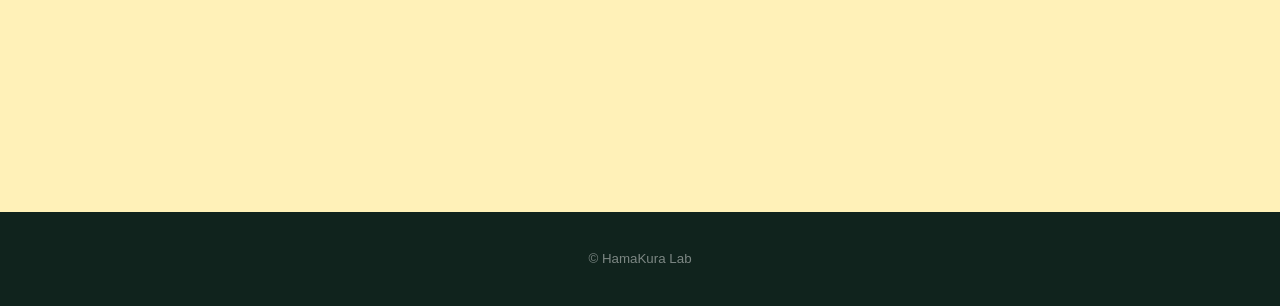
==== commit dfadbb34: "Unify open day notice titles" ====
--- a/index.html
+++ b/index.html
@@ -57,12 +57,12 @@
         <div class="news-list">
           <article class="news-list__item">
             <p class="news-list__date">2026.09</p>
-            <h3 class="news-list__title">9月のつなぐ鎌倉開放日について</h3>
+            <h3 class="news-list__title">9月のつなぐ鎌倉開放日のお知らせ</h3>
             <a class="news-list__link" href="news/tsunagu-open-day-202609/">詳しく見る</a>
           </article>
           <article class="news-list__item">
             <p class="news-list__date">2026.09</p>
-            <h3 class="news-list__title">10月のつなぐ鎌倉の開放日のお知らせ</h3>
+            <h3 class="news-list__title">10月のつなぐ鎌倉開放日のお知らせ</h3>
             <a class="news-list__link" href="news/tsunagu-open-day-202610/">詳しく見る</a>
           </article>
         </div>
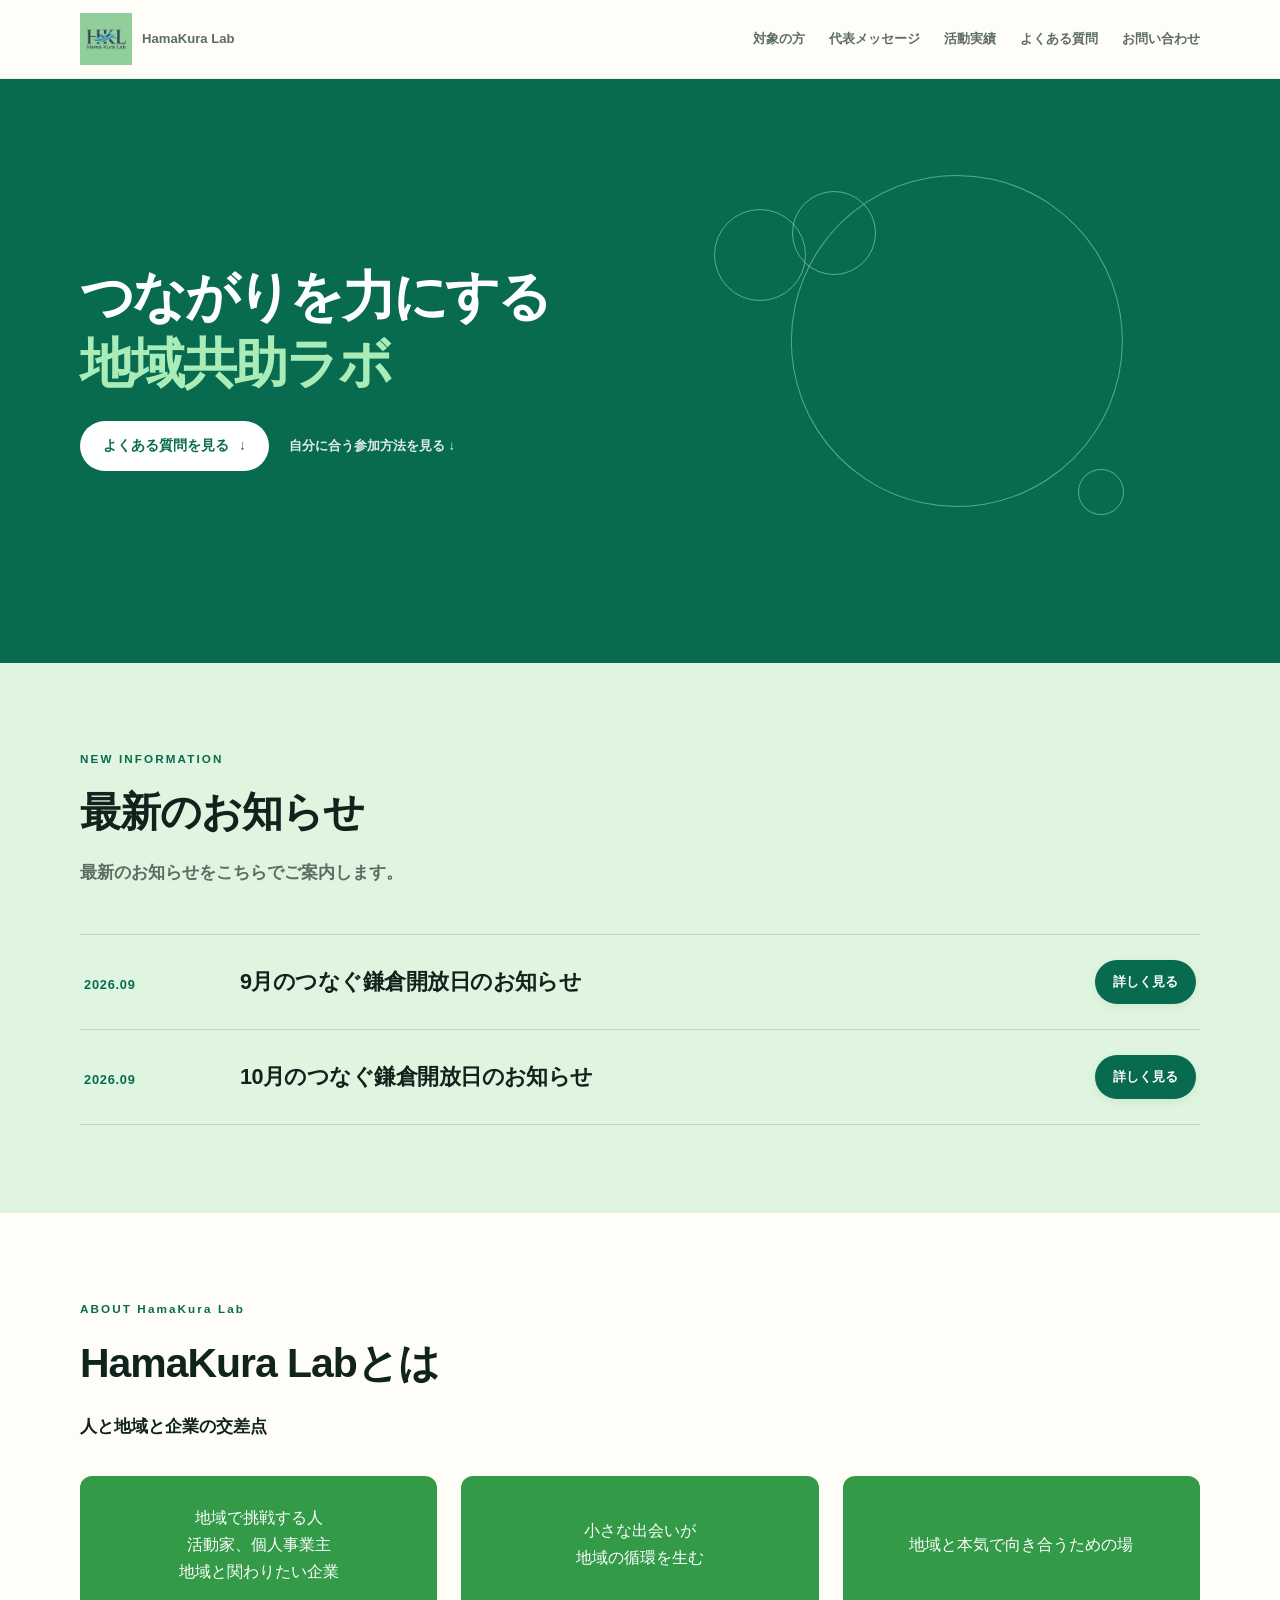
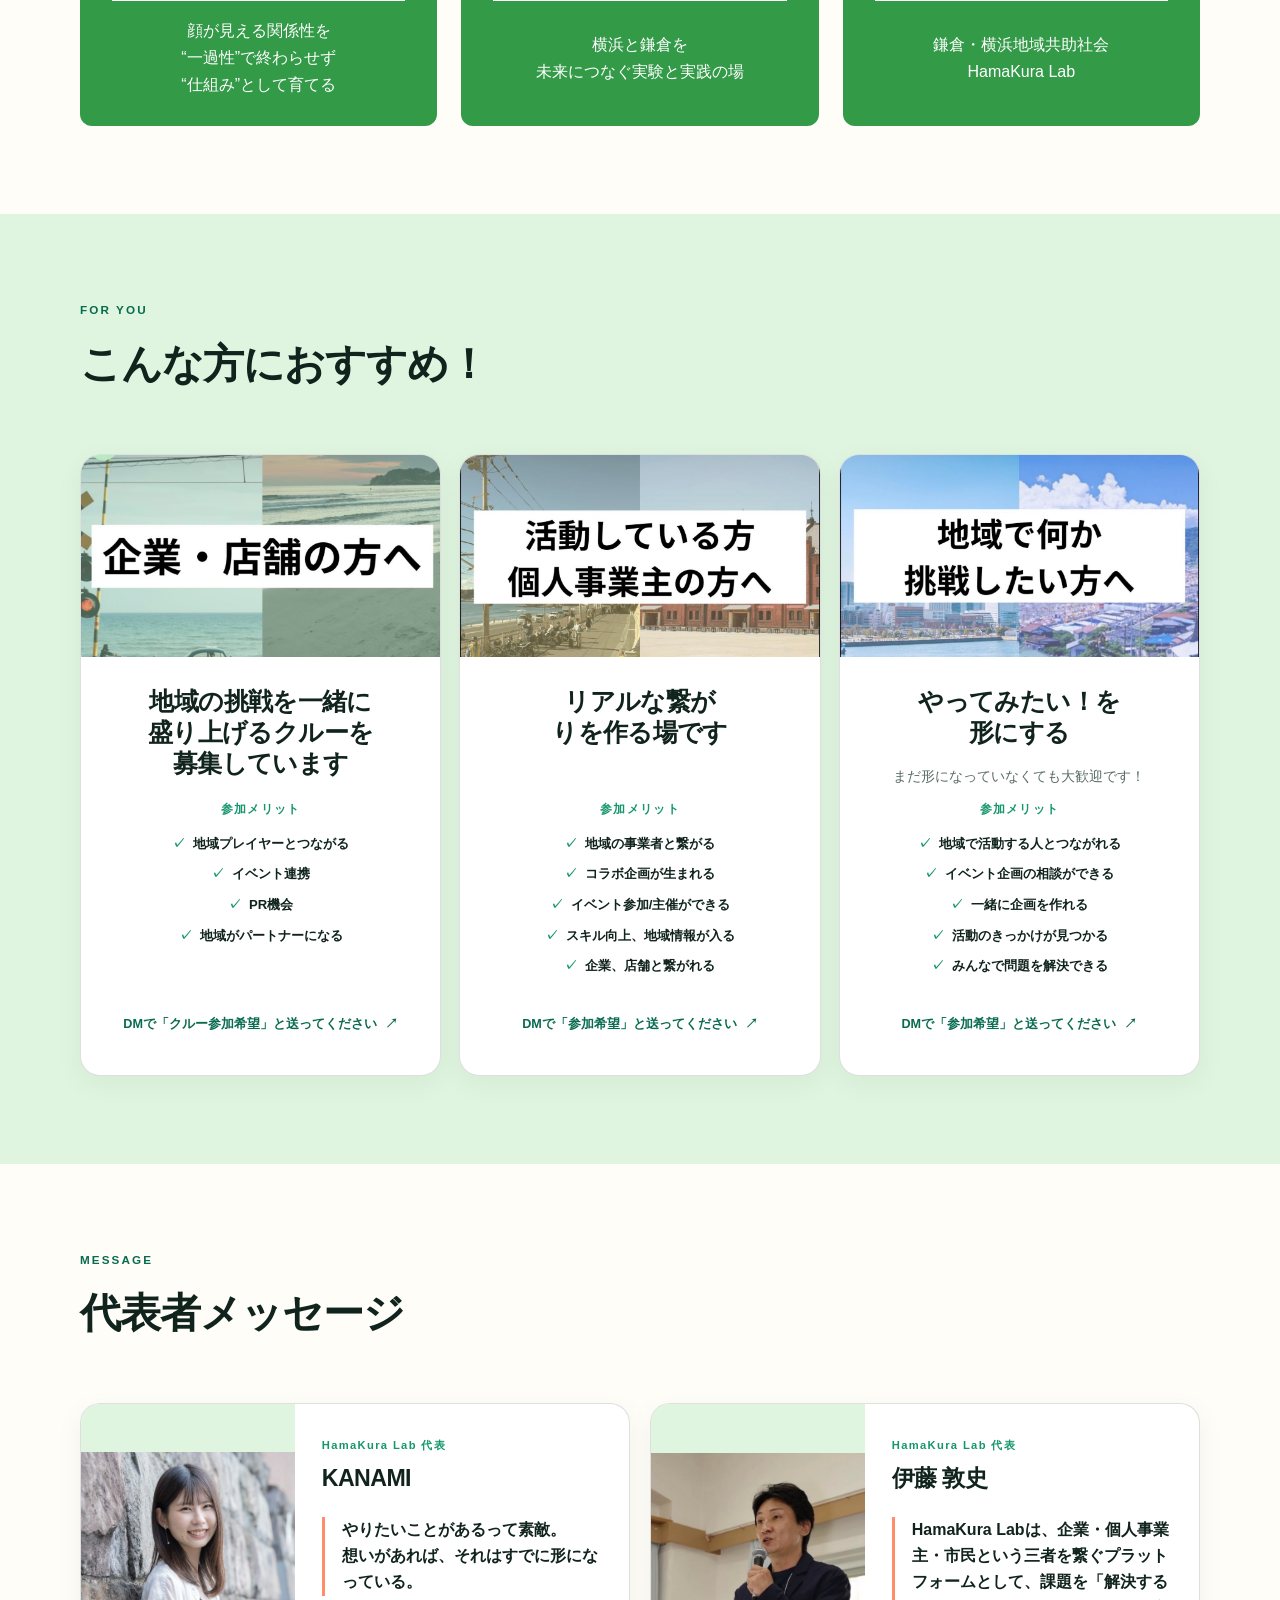
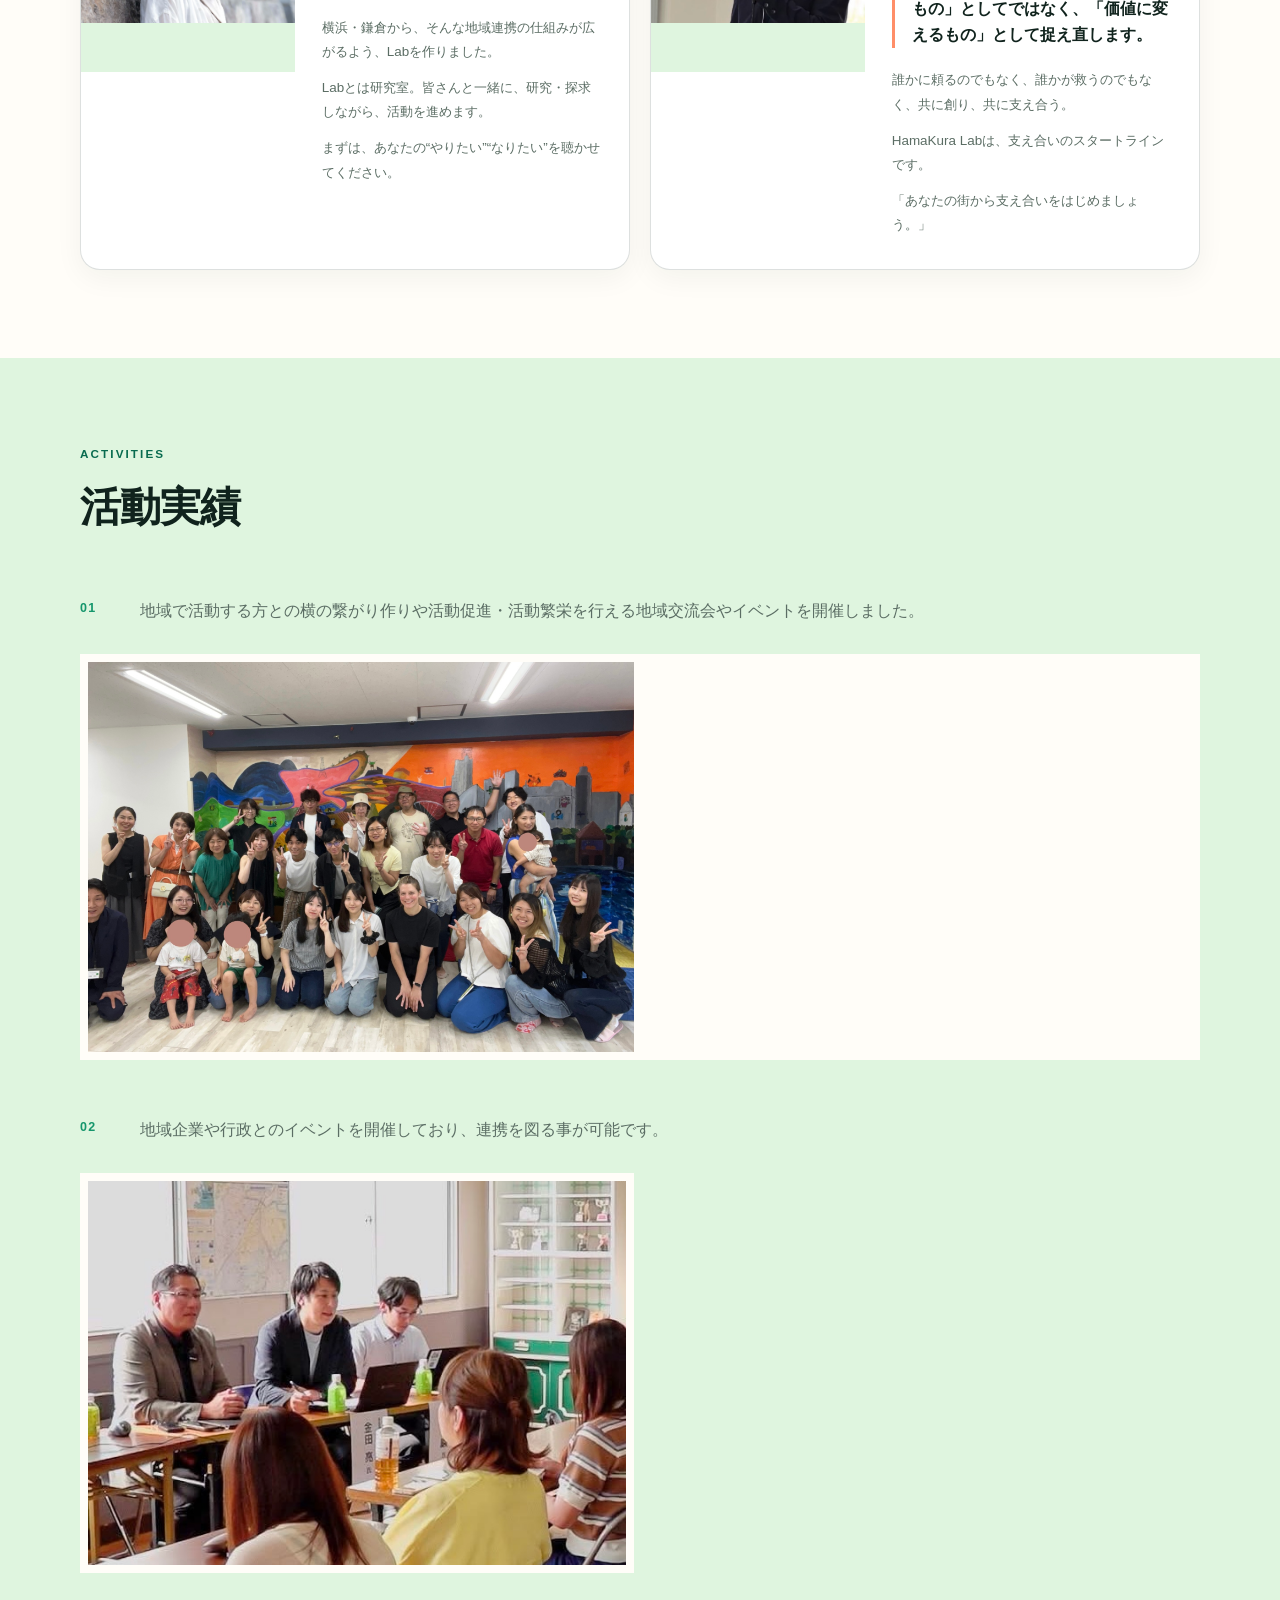
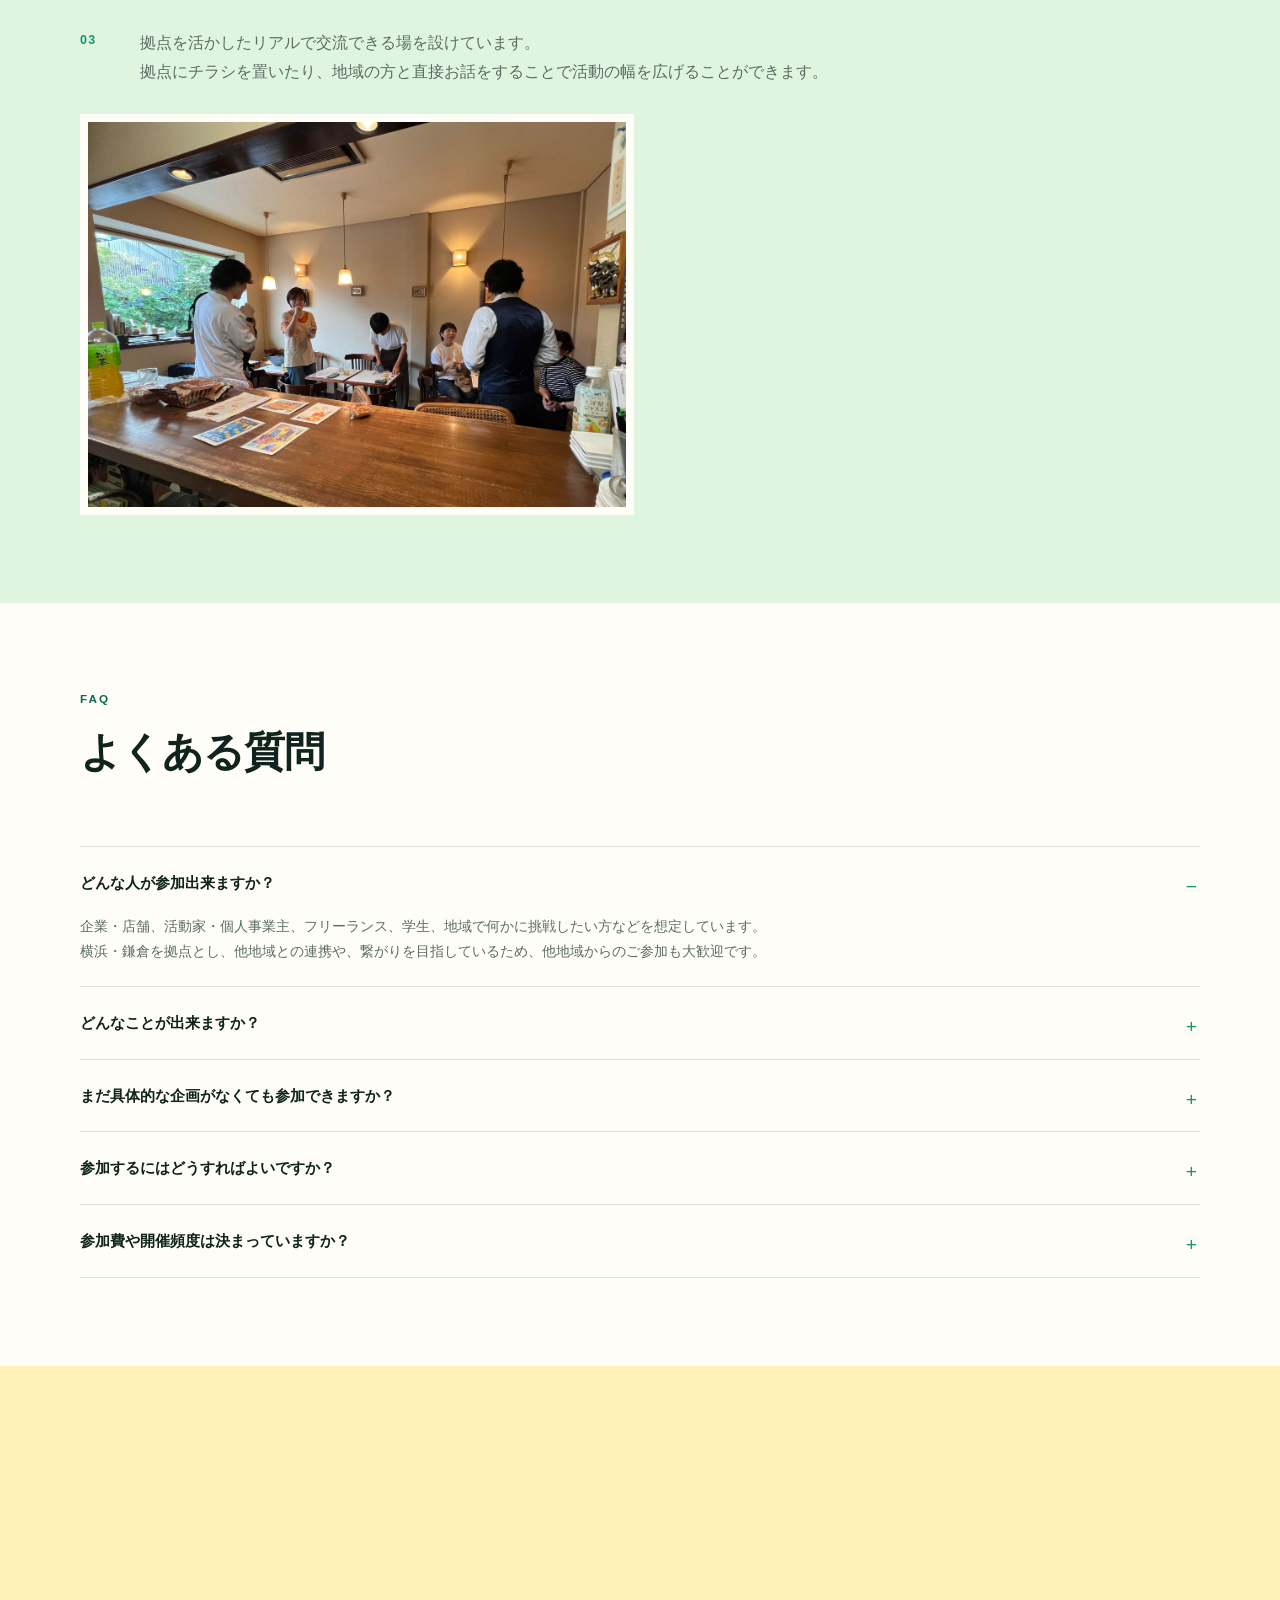
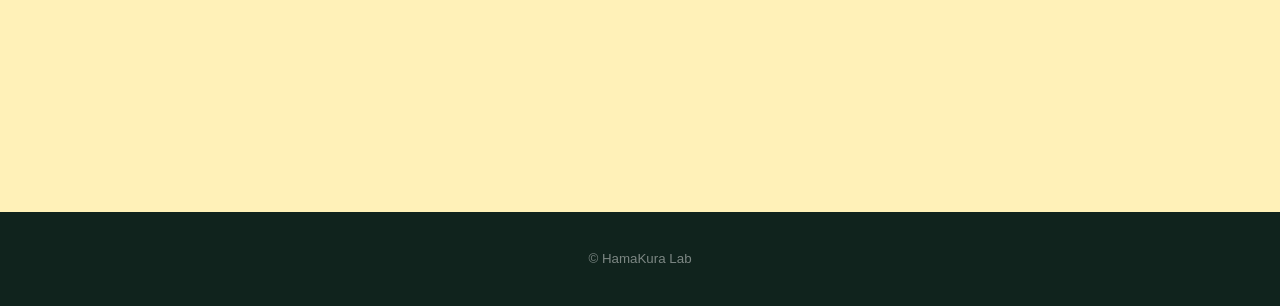
==== commit bc4b6b19: "Link HamaKura news titles" ====
--- a/index.html
+++ b/index.html
@@ -57,12 +57,12 @@
         <div class="news-list">
           <article class="news-list__item">
             <p class="news-list__date">2026.09</p>
-            <h3 class="news-list__title">9月のつなぐ鎌倉開放日のお知らせ</h3>
+            <h3 class="news-list__title"><a href="news/tsunagu-open-day-202609/">9月のつなぐ鎌倉開放日のお知らせ</a></h3>
             <a class="news-list__link" href="news/tsunagu-open-day-202609/">詳しく見る</a>
           </article>
           <article class="news-list__item">
             <p class="news-list__date">2026.09</p>
-            <h3 class="news-list__title">10月のつなぐ鎌倉開放日のお知らせ</h3>
+            <h3 class="news-list__title"><a href="news/tsunagu-open-day-202610/">10月のつなぐ鎌倉開放日のお知らせ</a></h3>
             <a class="news-list__link" href="news/tsunagu-open-day-202610/">詳しく見る</a>
           </article>
         </div>
--- a/assets/css/style.css
+++ b/assets/css/style.css
@@ -146,7 +146,7 @@
 .news-detail { min-height: calc(100vh - 212px); padding-top: 44px; color: var(--ink); }
 .news-detail__inner { max-width: 860px; }
 .news-detail__date { display: block; margin: 0 0 30px; color: var(--deep-green); font-size: .84rem; font-weight: 900; letter-spacing: .08em; text-align: right; }
-.news-detail h1 { max-width: 760px; margin-bottom: 10px; overflow-wrap: anywhere; color: var(--ink); font-size: clamp(2.15rem, 4.4vw, 4.4rem); }
+.news-detail h1 { max-width: 100%; margin-bottom: 10px; overflow-wrap: anywhere; color: var(--ink); font-size: clamp(2rem, 3.3vw, 3rem); text-align: center; }
 .news-detail__image { width: min(100%, 460px); margin: 0 auto 22px; }
 .news-detail__image img { display: block; width: 100%; height: auto; border-radius: 18px; box-shadow: 0 12px 28px rgba(20, 92, 57, .12); }
 .news-detail__copy { max-width: 680px; margin: 0 auto; line-height: 1.8; text-align: center; }
@@ -404,7 +404,7 @@
   .news-breadcrumb__inner { min-height: 56px; font-size: .75rem; }
   .news-detail { min-height: calc(100vh - 192px); padding-top: 32px; }
   .news-detail h1 { margin-bottom: 10px; font-size: clamp(1.9rem, 8.6vw, 2.45rem); }
-  .news-detail__date { margin-bottom: 24px; text-align: left; }
+  .news-detail__date { margin-bottom: 24px; text-align: right; }
   .news-detail__image { width: min(100%, 360px); margin-bottom: 32px; }
   .news-detail__about { margin-top: 28px; }
   .news-detail__copy + .news-detail__about { margin-top: 22px; }
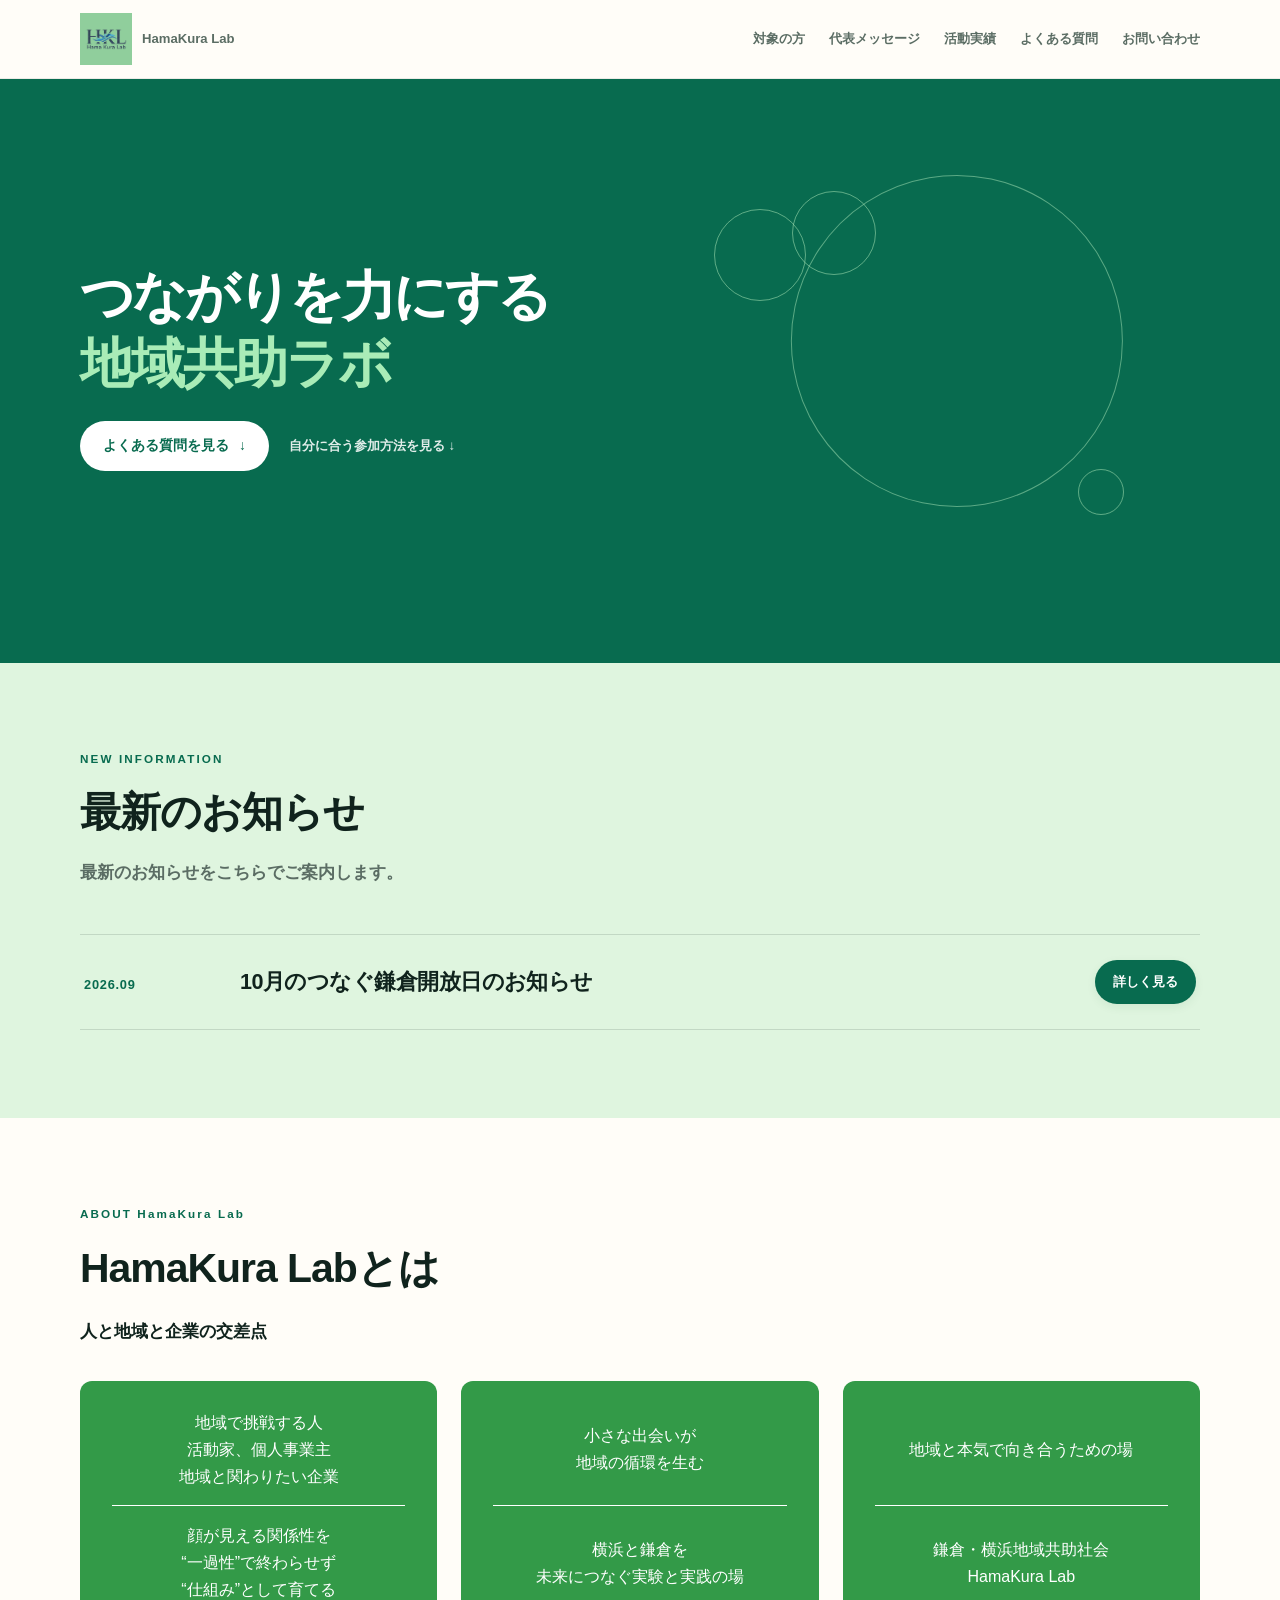
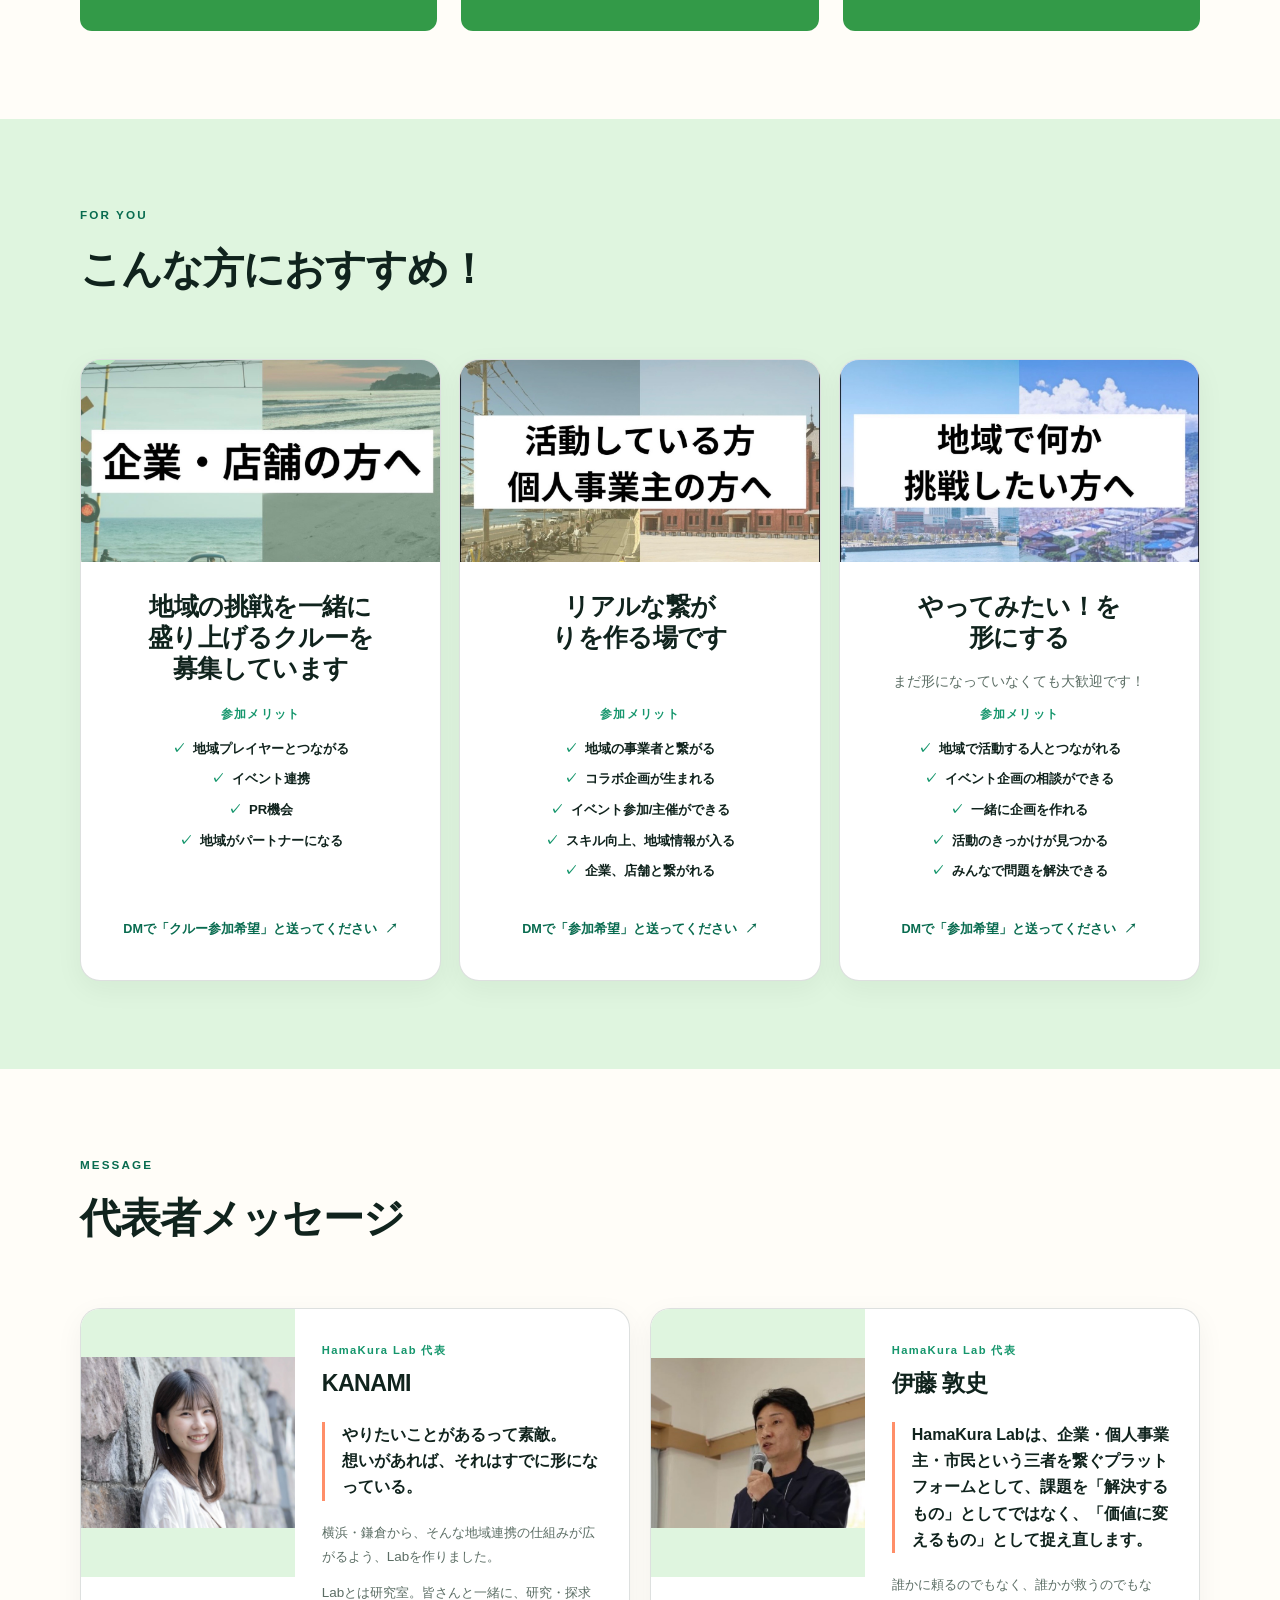
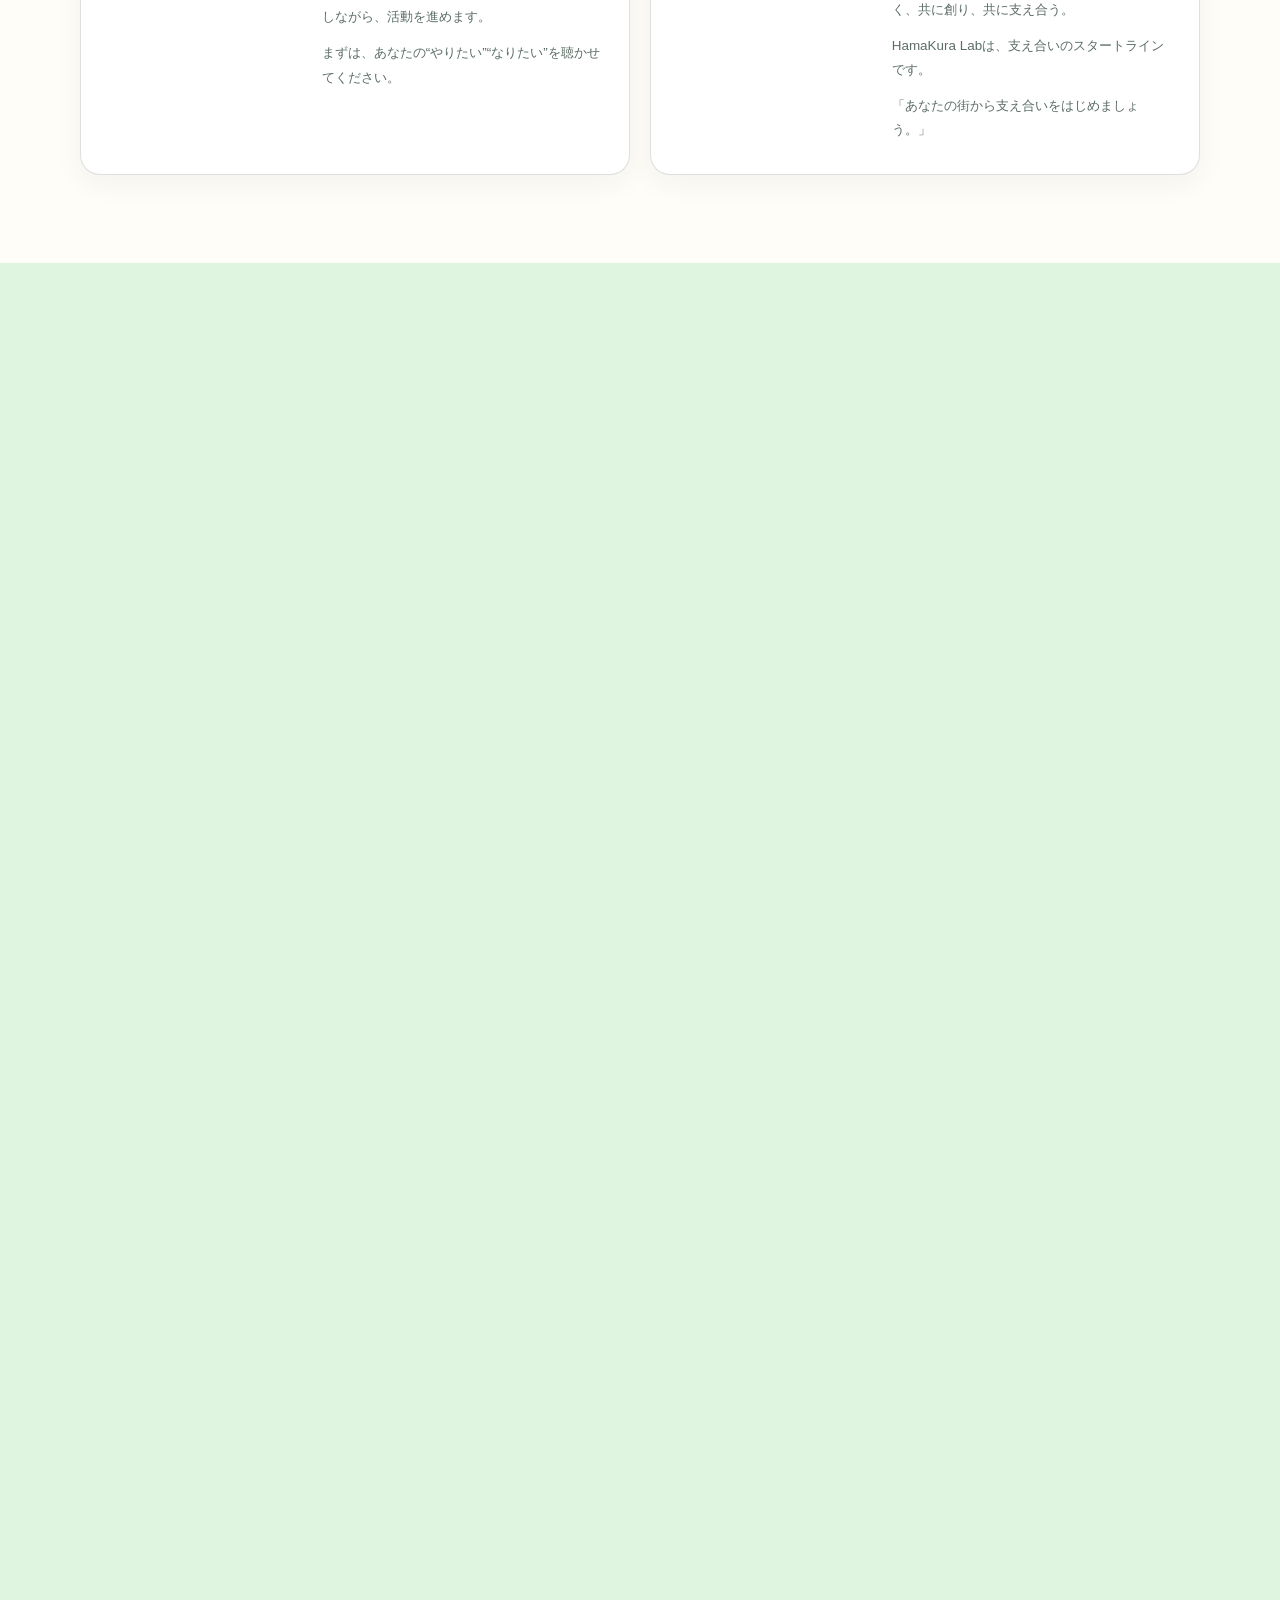
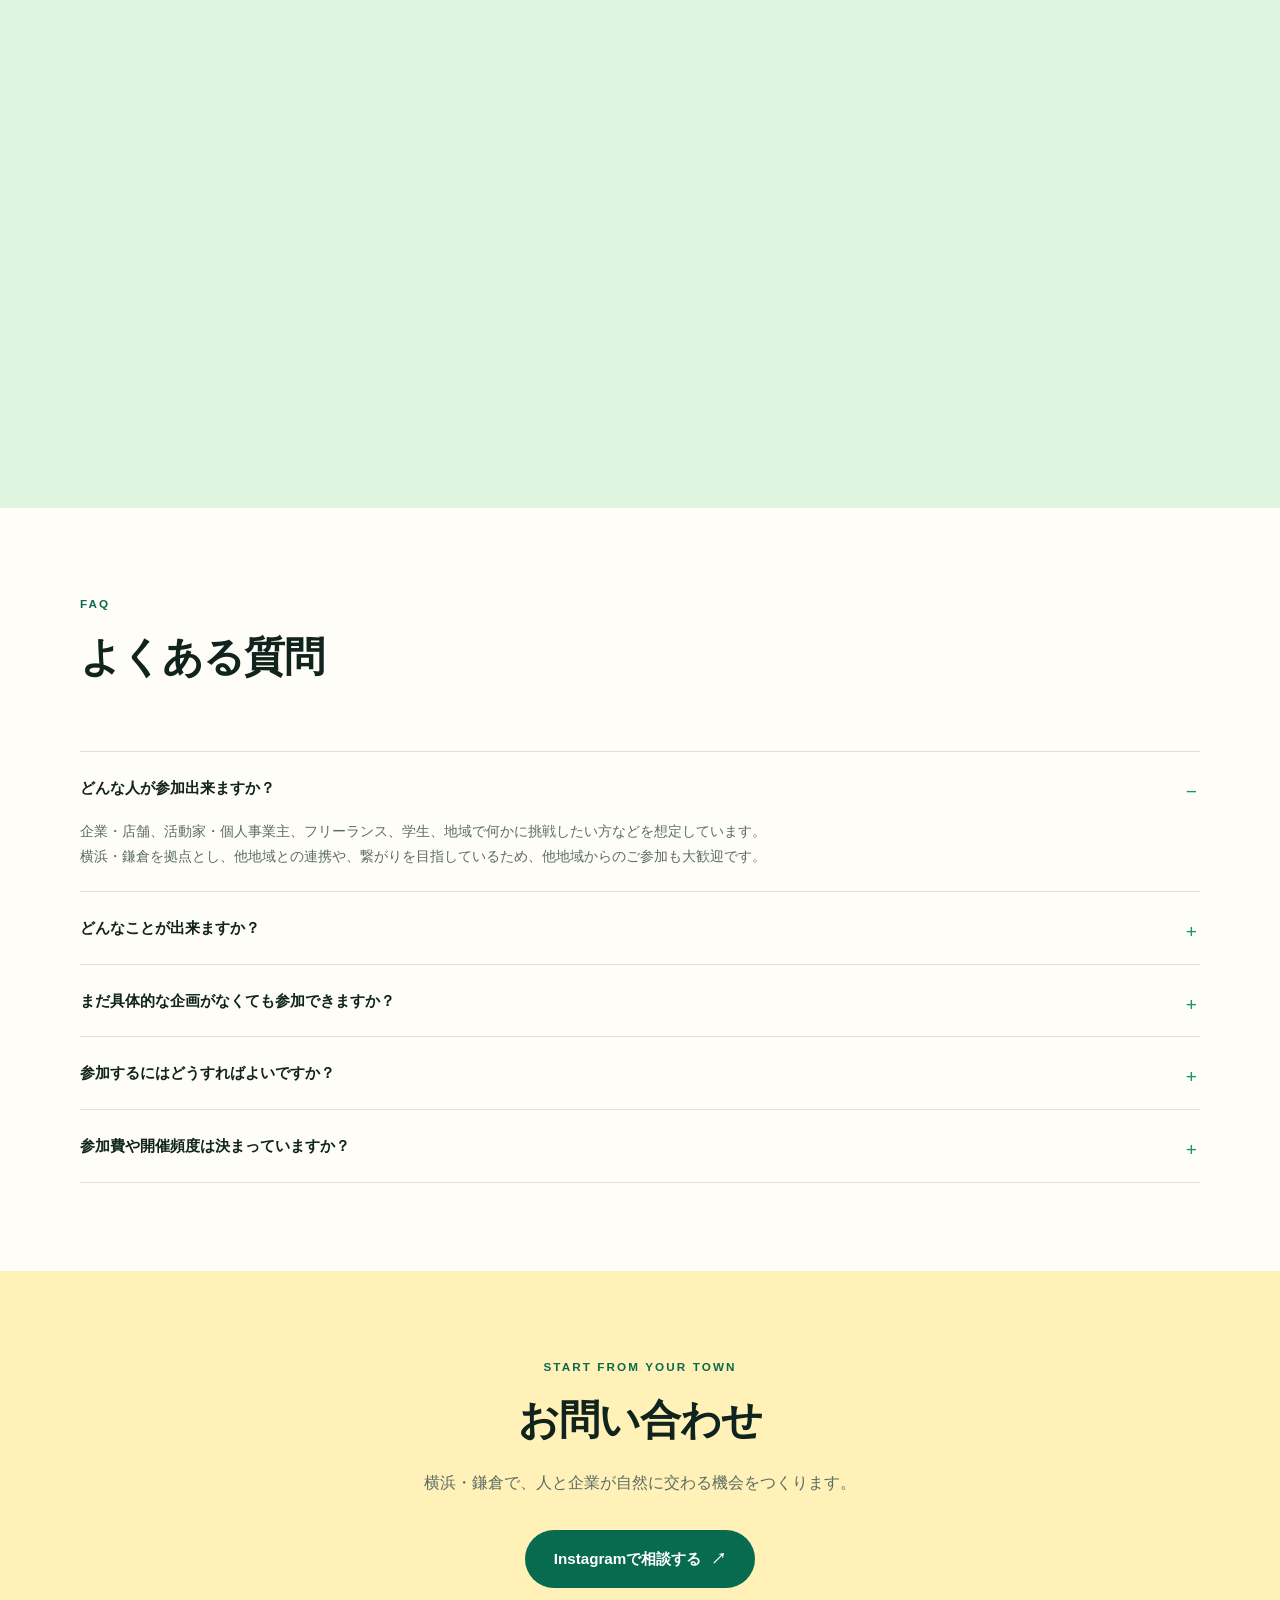
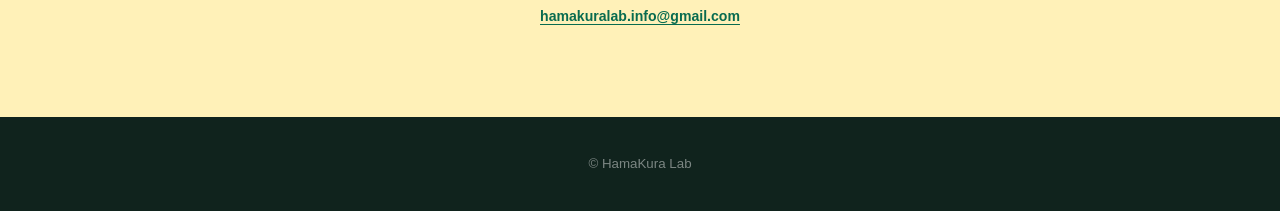
==== commit 6511b4f7: "Show October opening day notice only" ====
--- a/index.html
+++ b/index.html
@@ -57,11 +57,6 @@
         <div class="news-list">
           <article class="news-list__item">
             <p class="news-list__date">2026.09</p>
-            <h3 class="news-list__title"><a href="news/tsunagu-open-day-202609/">9月のつなぐ鎌倉開放日のお知らせ</a></h3>
-            <a class="news-list__link" href="news/tsunagu-open-day-202609/">詳しく見る</a>
-          </article>
-          <article class="news-list__item">
-            <p class="news-list__date">2026.09</p>
             <h3 class="news-list__title"><a href="news/tsunagu-open-day-202610/">10月のつなぐ鎌倉開放日のお知らせ</a></h3>
             <a class="news-list__link" href="news/tsunagu-open-day-202610/">詳しく見る</a>
           </article>
